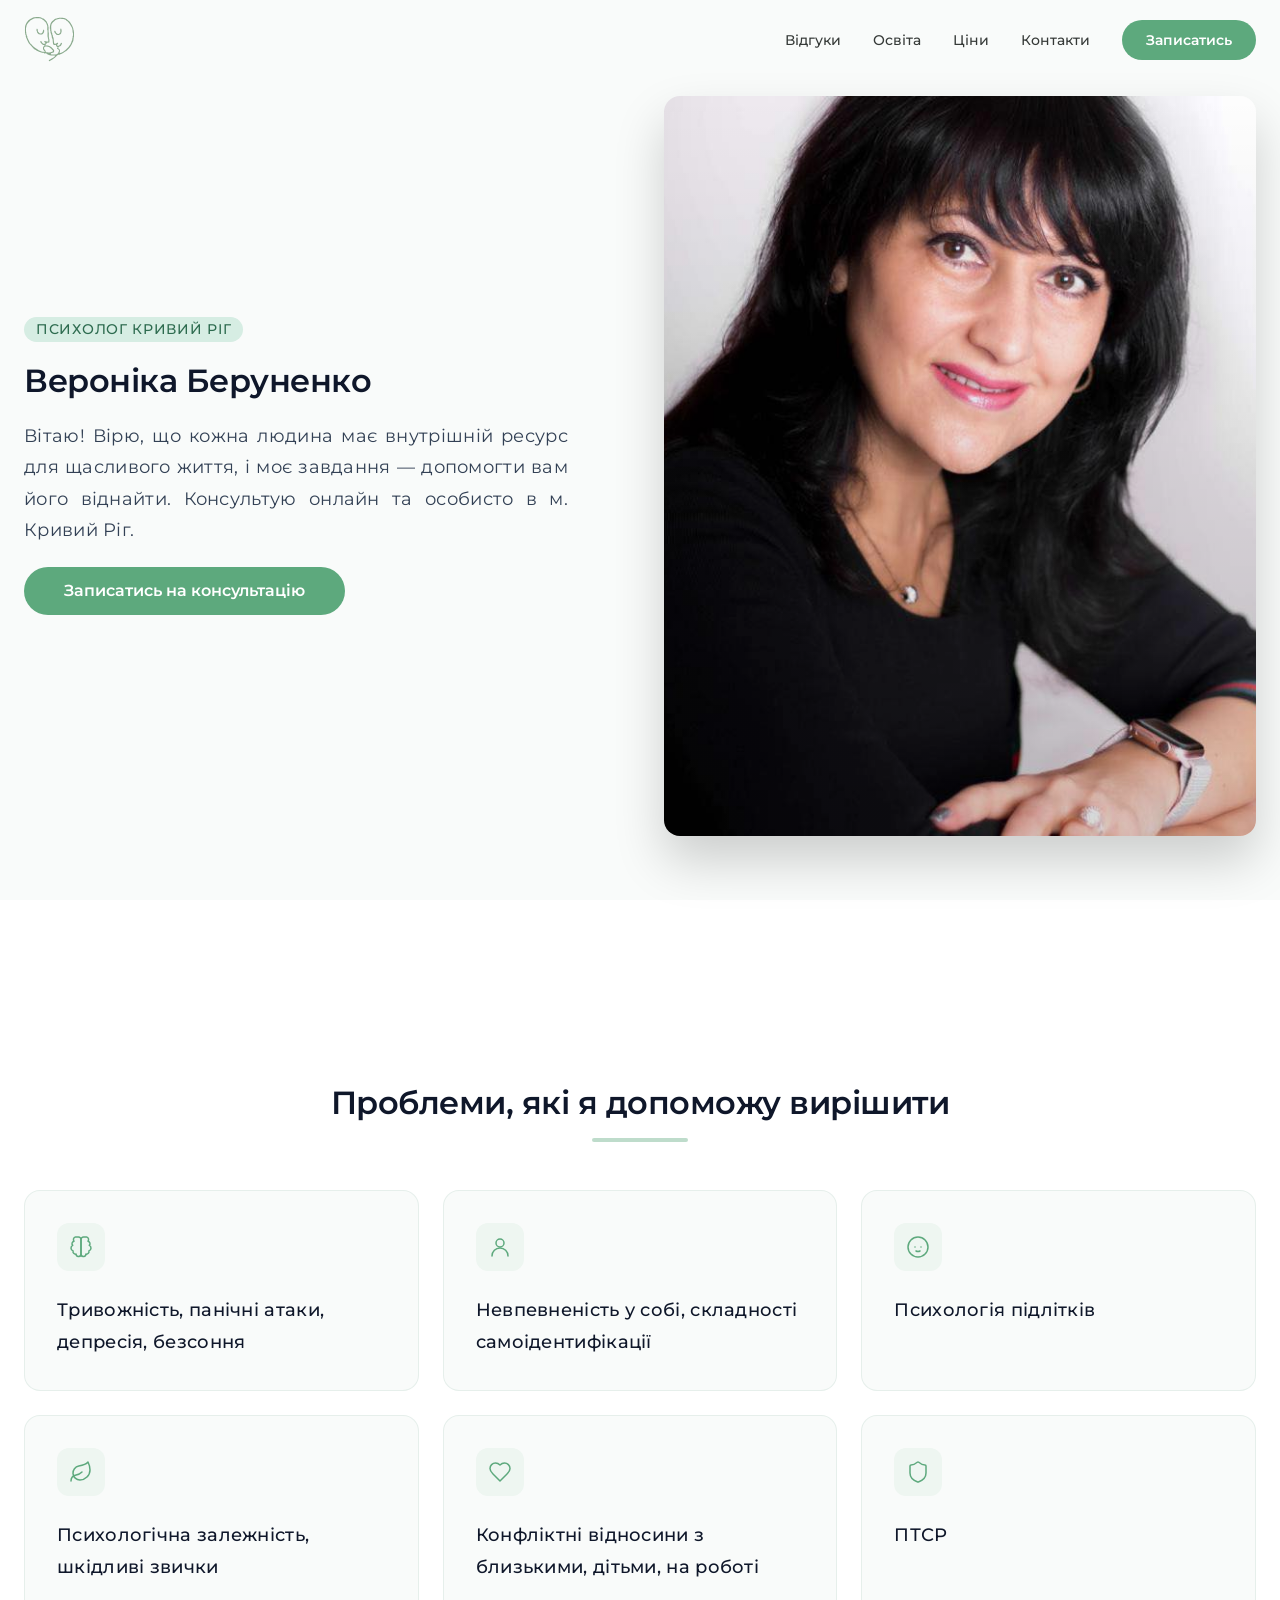
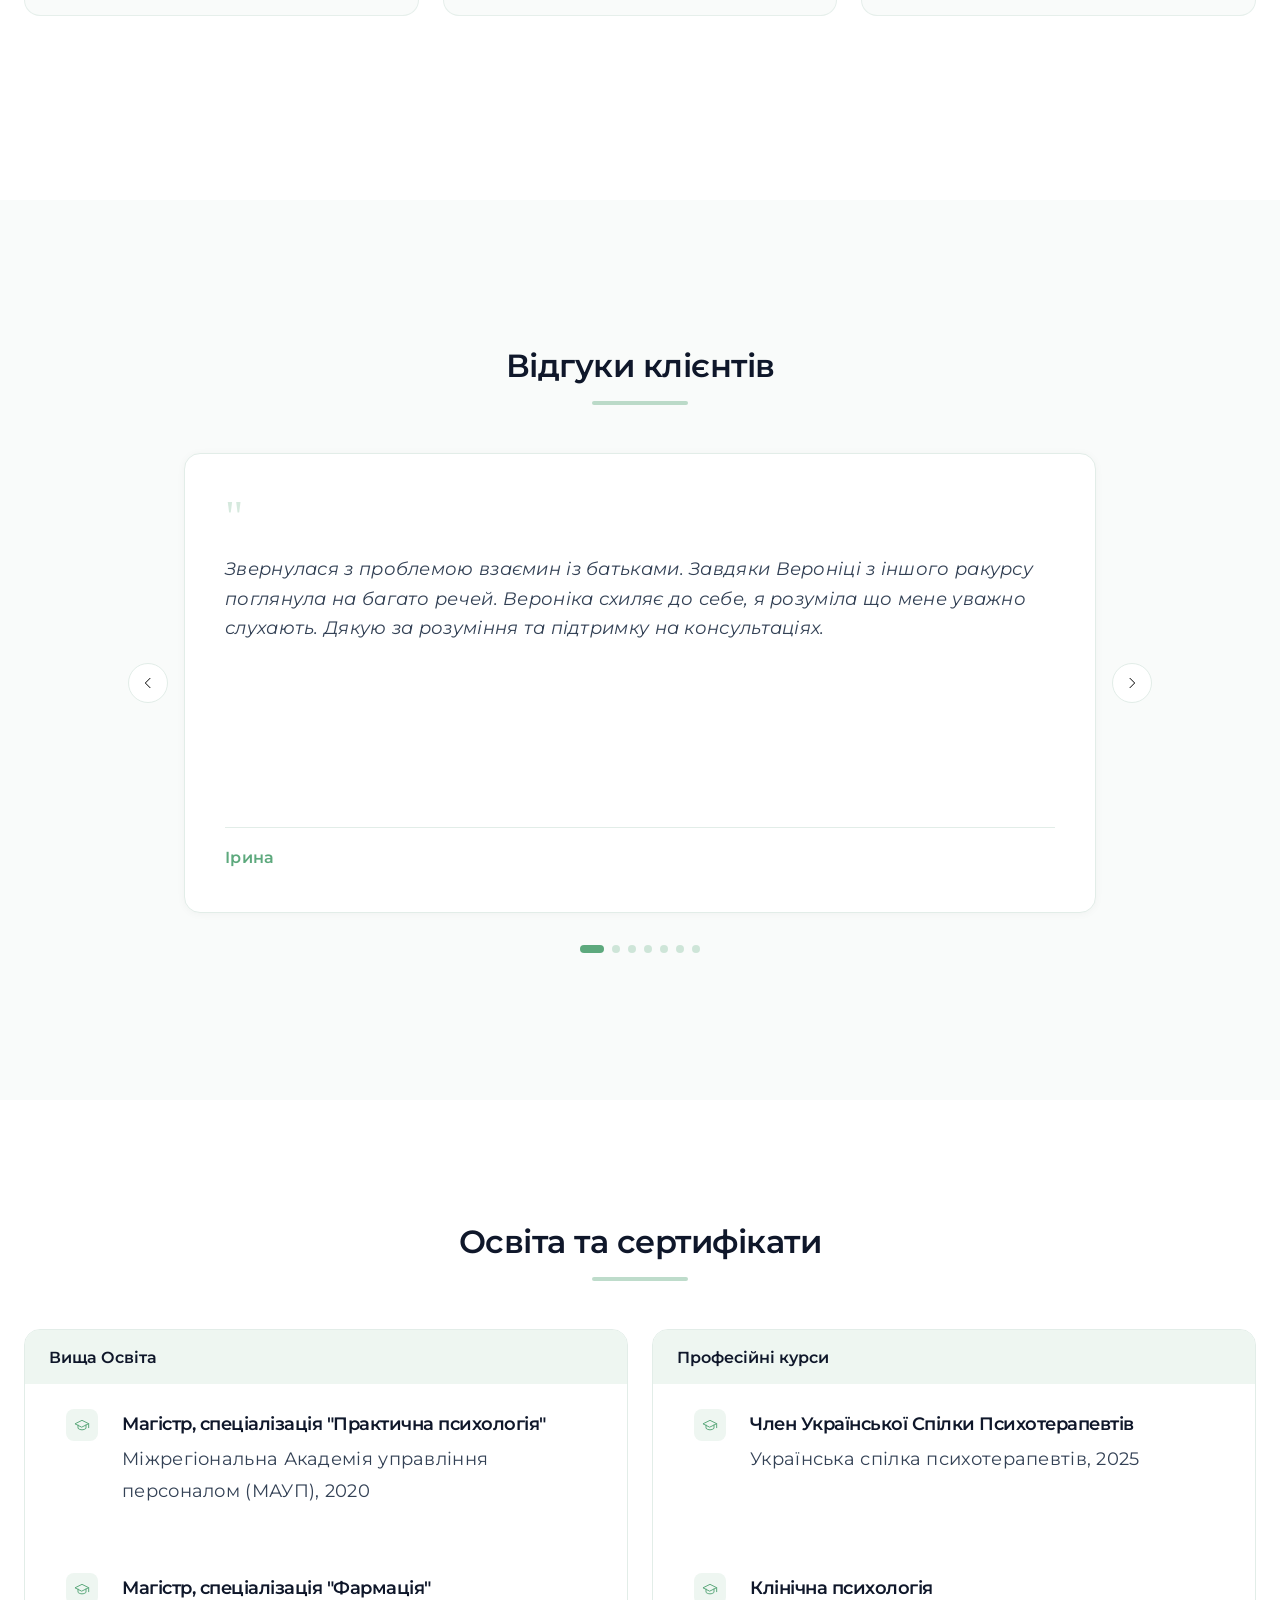
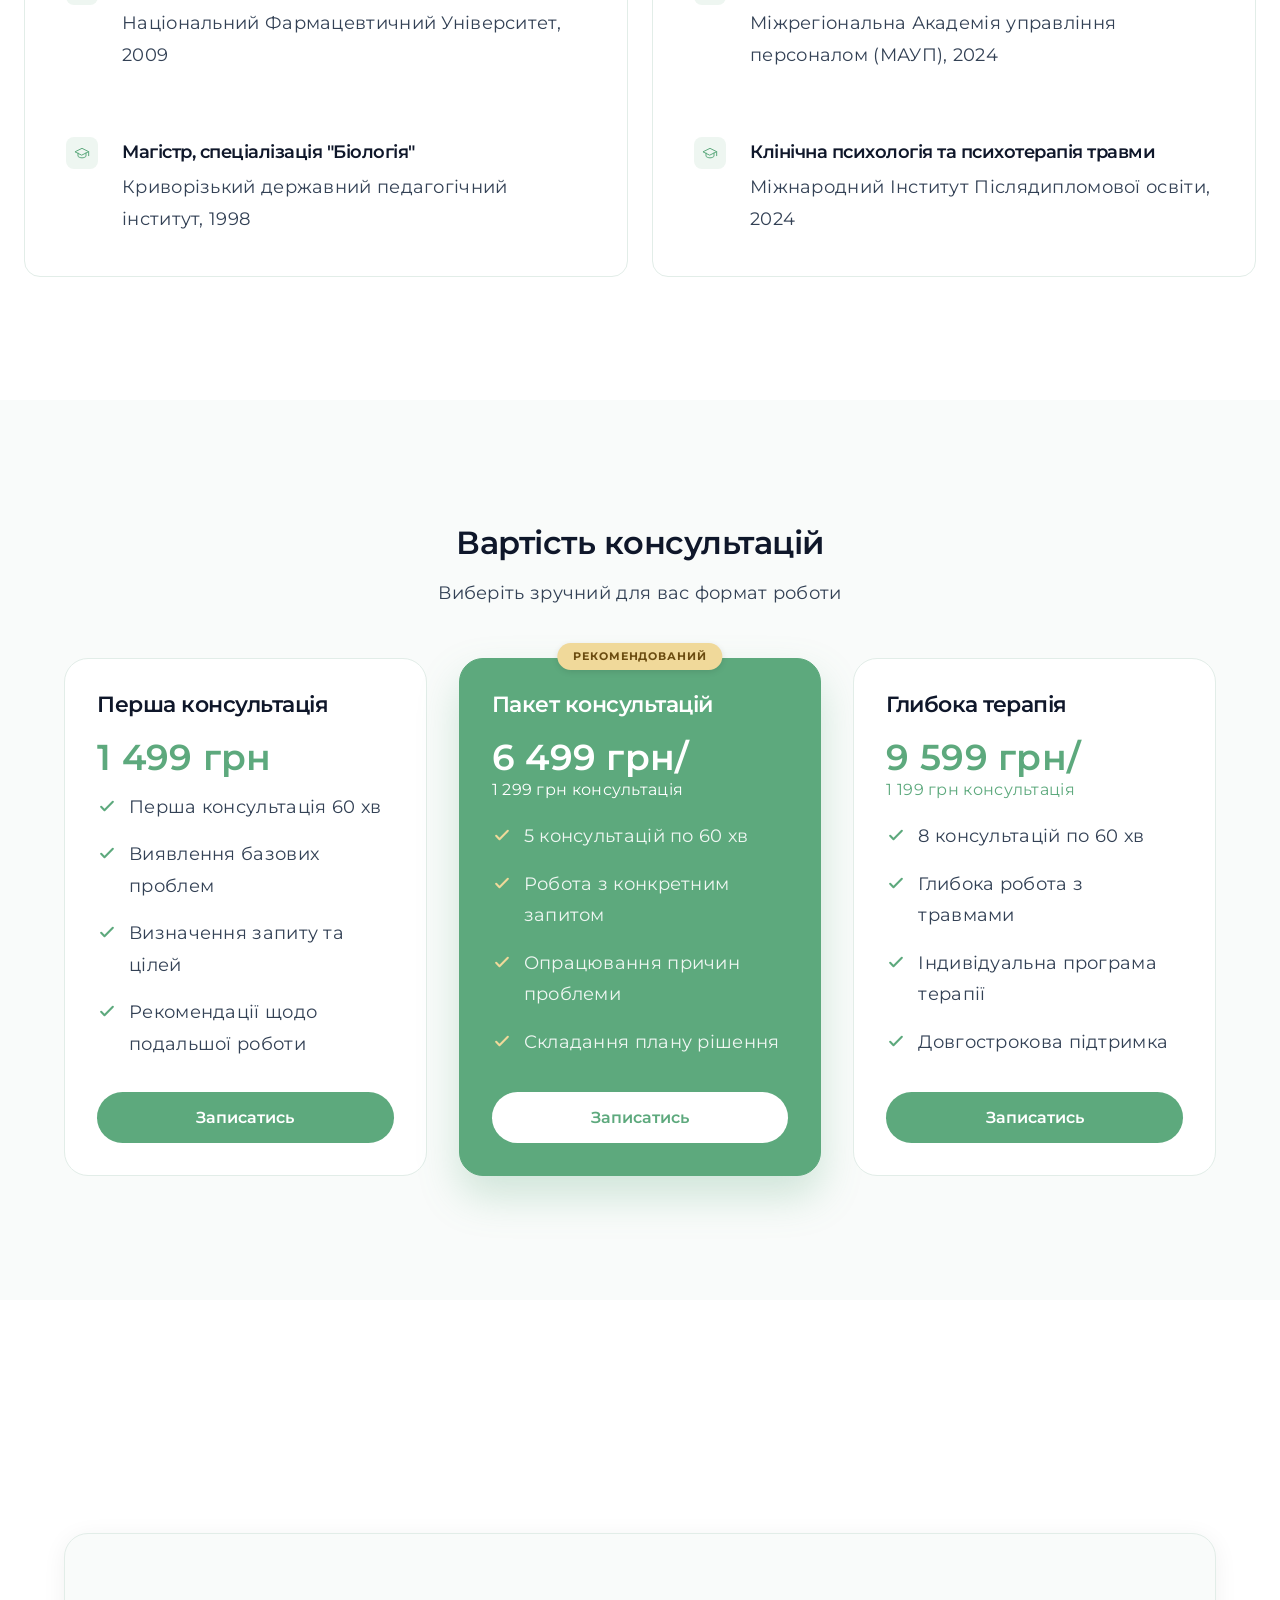
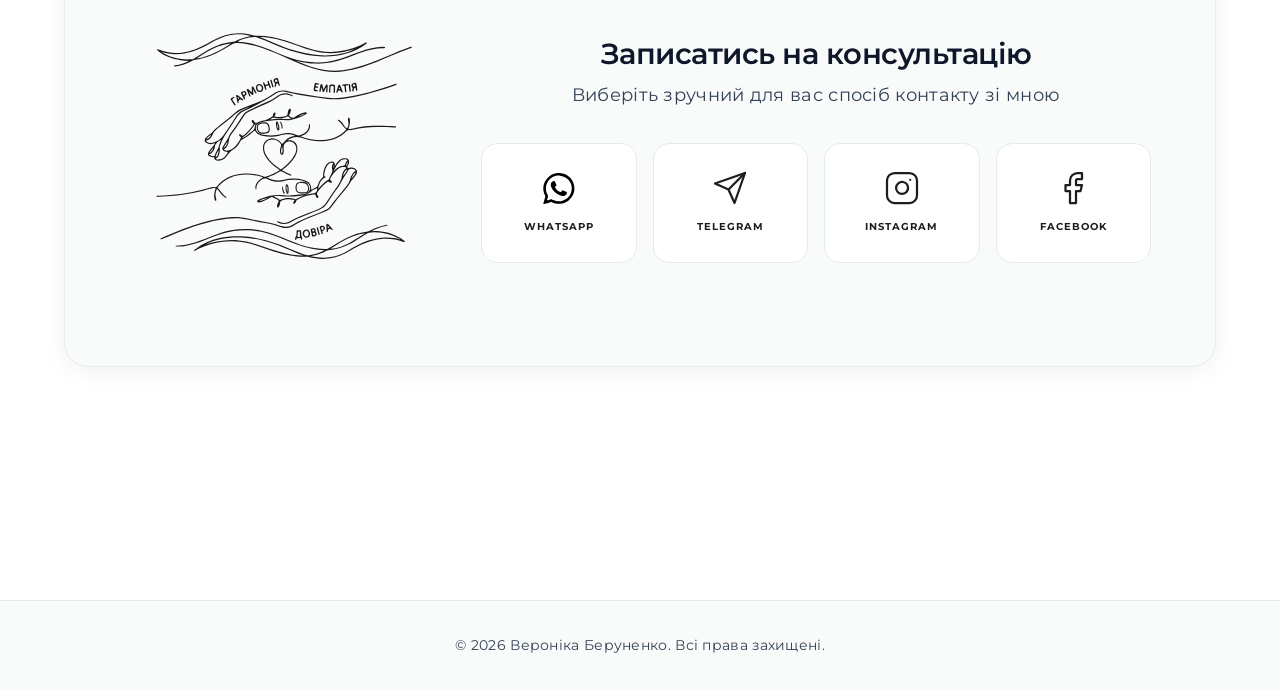
==== index.html @ cfaee8cc "Add files via upload" ====
<!DOCTYPE html>
<html lang="uk">
<head>
  <meta charset="UTF-8" />
  <meta name="viewport" content="width=device-width, initial-scale=1.0" />
  <title>Психолог Кривий Ріг — Вероніка Беруненко</title>
  <meta name="description" content="Психолог Кривий Ріг — Вероніка Беруненко. Допомагаю подолати тривожність, панічні атаки та конфлікти у стосунках. Онлайн-консультації та очні зустрічі." />
  <meta name="google-site-verification" content="IZDgVJVtFoulQm3_X6xYme1zn8JJkO6QfLFJmxfyneY" />
  <meta name="keywords" content="психолог кривий ріг, психотерапевт кривий ріг, психолог онлайн україна, психолог україна, консультація психолога, психолог онлайн, психотерапевт україна, психолог кривой рог, психотерапевт кривой рог, психолог украина онлайн" />

  <!-- Hreflang -->
  <link rel="alternate" hreflang="uk" href="https://berunenko.com/" />
  <link rel="alternate" hreflang="x-default" href="https://berunenko.com/" />

  <!-- OG -->
  <meta property="og:type" content="website" />
  <meta property="og:title" content="Психолог Кривий Ріг — Вероніка Беруненко" />
  <meta property="og:description" content="Психолог у Кривому Розі — Вероніка Беруненко. Допомагаю подолати тривожність, панічні атаки, депресію та конфлікти у стосунках. Онлайн-консультації по всій Україні." />
  <meta property="og:url" content="https://berunenko.com/" />
  <meta property="og:image" content="https://berunenko.com/opengraph.jpg" />
  <meta property="og:locale" content="uk_UA" />

  <link rel="canonical" href="https://berunenko.com/" />

  <!-- Sitemap -->
  <link rel="sitemap" type="application/xml" href="/sitemap.xml" />

  <!-- Favicon -->
  <link rel="icon" href="favicon.ico" sizes="any" />

  <!-- Fonts -->
  <link rel="preconnect" href="https://fonts.googleapis.com" />
  <link rel="preconnect" href="https://fonts.gstatic.com" crossorigin />
  <link href="https://fonts.googleapis.com/css2?family=Montserrat:wght@400;500;600&display=swap" rel="stylesheet" />

  <!-- Styles -->
  <link rel="stylesheet" href="style.css" />

  <!-- Schema.org -->
  <script type="application/ld+json">
  {
    "@context": "https://schema.org",
    "@type": ["MedicalBusiness", "Person"],
    "name": "Вероніка Беруненко",
    "alternateName": "Вероника Беруненко",
    "jobTitle": "Психолог / Психолог",
    "description": "Психолог у Кривому Розі. Допомагаю подолати тривожність, панічні атаки, депресію та конфлікти у стосунках. Онлайн-консультації по всій Україні.",
    "disambiguatingDescription": "Психолог в Кривом Роге. Помогаю преодолеть тревожность, панические атаки, депрессию и конфликты в отношениях. Онлайн-консультации по всей Украине.",
    "url": "https://berunenko.com/",
    "image": "https://berunenko.com/opengraph.jpg",
    "telephone": "+380676304012",
    "address": {
      "@type": "PostalAddress",
      "addressLocality": "Кривий Ріг",
      "alternateName": "Кривой Рог",
      "addressRegion": "Дніпропетровська область",
      "addressCountry": "UA"
    },
    "areaServed": ["Кривий Ріг", "Україна", "Кривой Рог", "Украина"],
    "availableLanguage": ["Ukrainian", "Russian"],
    "sameAs": [
      "https://www.instagram.com/veronika.berunenko",
      "https://www.facebook.com/veronika.berunenko/"
    ],
    "priceRange": "1499–6499 грн"
  }
  </script>
</head>
<body>

<!-- ═══════════════════════════════════════════════════
     NAVBAR
════════════════════════════════════════════════════ -->
<nav id="navbar">
  <div class="container nav-inner">
    <a href="#" class="nav-logo">
      <img src="navbarlogo3.svg" alt="Вероніка Беруненко" />
    </a>

    <div class="nav-links" id="navLinks">
      <button class="nav-link" onclick="scrollToSection('reviews')">
        <span data-uk="Відгуки">Відгуки</span>
      </button>
      <button class="nav-link" onclick="scrollToSection('education')">
        <span data-uk="Освіта">Освіта</span>
      </button>
      <button class="nav-link" onclick="scrollToSection('pricing')">
        <span data-uk="Ціни">Ціни</span>
      </button>
      <button class="nav-link" onclick="scrollToSection('contact')">
        <span data-uk="Контакти">Контакти</span>
      </button>
      <button class="btn-primary nav-cta" onclick="scrollToSection('contact')">
        <span data-uk="Записатись">Записатись</span>
      </button>
    </div>

    <button class="hamburger" id="hamburger" onclick="toggleMenu()" aria-label="Меню">
      <svg id="icon-menu" viewBox="0 0 24 24" fill="none" stroke="currentColor" stroke-width="2"><path stroke-linecap="round" stroke-linejoin="round" d="M4 6h16M4 12h16M4 18h16"/></svg>
      <svg id="icon-close" class="hidden" viewBox="0 0 24 24" fill="none" stroke="currentColor" stroke-width="2"><path stroke-linecap="round" stroke-linejoin="round" d="M6 18L18 6M6 6l12 12"/></svg>
    </button>
  </div>

  <!-- Mobile menu -->
  <div class="mobile-menu hidden" id="mobileMenu">
    <button class="mobile-link" onclick="scrollToSection('reviews')"><span data-uk="Відгуки">Відгуки</span></button>
    <button class="mobile-link" onclick="scrollToSection('education')"><span data-uk="Освіта">Освіта</span></button>
    <button class="mobile-link" onclick="scrollToSection('pricing')"><span data-uk="Ціни">Ціни</span></button>
    <button class="mobile-link" onclick="scrollToSection('contact')"><span data-uk="Контакти">Контакти</span></button>
    <button class="btn-primary mobile-cta" onclick="scrollToSection('contact')"><span data-uk="Записатись">Записатись</span></button>
  </div>
</nav>

<main>

<!-- ═══════════════════════════════════════════════════
     HERO
════════════════════════════════════════════════════ -->
<section id="hero" class="section-mint section-fullscreen">
  <div class="container hero-grid">

    <!-- Mobile photo (shown first on mobile) -->
    <div class="hero-photo-mobile">
      <div class="photo-wrap">
        <img src="profile.jpg" alt="Вероніка Беруненко — Психолог, Кривий Ріг" />
        <div class="photo-overlay"></div>
      </div>
    </div>

    <!-- Text -->
    <div class="hero-text">
      <h1 class="role-badge" data-uk="Психолог Кривий Ріг" data-ru="Психолог Кривой Рог">Психолог Кривий Ріг</h1>
      <h2 data-uk="Вероніка Беруненко - Психолог Кривий Ріг" data-ru="Вероника Беруненко - Психолог Кривий Рог">Вероніка Беруненко</h2>
      <div class="hero-tagline">
        <p data-uk="Вірю, що кожна людина має внутрішній ресурс для щасливого життя, і моє завдання — допомогти вам його віднайти. Консультую онлайн та особисто в м. Кривий Ріг.">Вітаю! Вірю, що кожна людина має внутрішній ресурс для щасливого життя, і моє завдання — допомогти вам його віднайти. Консультую онлайн та особисто в м. Кривий Ріг.</p>
      </div>
      <div class="hero-cta-wrap">
        <button class="btn-primary btn-large" onclick="scrollToSection('contact')">
          <span data-uk="Записатись на консультацію">Записатись на консультацію</span>
        </button>
      </div>
    </div>

    <!-- Desktop photo -->
    <div class="hero-photo-desktop">
      <div class="photo-wrap">
        <img src="profile.jpg" alt="Вероніка Беруненко — психолог, Кривий Ріг" />
        <div class="photo-overlay"></div>
      </div>
    </div>
  </div>
</section>

<!-- ═══════════════════════════════════════════════════
     PROBLEMS
════════════════════════════════════════════════════ -->
<section id="problems" class="section-white section-fullscreen">
  <div class="container">
    <div class="section-header">
      <h2 data-uk="Проблеми, які я допоможу вирішити">Проблеми, які я допоможу вирішити</h2>
      <div class="section-line"></div>
    </div>
    <div class="problems-grid">

      <div class="problem-card">
        <div class="problem-icon">
          <svg viewBox="0 0 24 24" fill="none" stroke="currentColor" stroke-width="1.5" stroke-linecap="round" stroke-linejoin="round"><path d="M9.5 2A2.5 2.5 0 0 1 12 4.5v15a2.5 2.5 0 0 1-4.96-.44 2.5 2.5 0 0 1-2.96-3.08 3 3 0 0 1-.34-5.58 2.5 2.5 0 0 1 1.32-4.24 2.5 2.5 0 0 1 1.44-4.14Z"/><path d="M14.5 2A2.5 2.5 0 0 0 12 4.5v15a2.5 2.5 0 0 0 4.96-.44 2.5 2.5 0 0 0 2.96-3.08 3 3 0 0 0 .34-5.58 2.5 2.5 0 0 0-1.32-4.24 2.5 2.5 0 0 0-1.44-4.14Z"/></svg>
        </div>
        <p data-uk="Тривожність, панічні атаки, депресія, безсоння">Тривожність, панічні атаки, депресія, безсоння</p>
      </div>

      <div class="problem-card">
        <div class="problem-icon">
          <svg viewBox="0 0 24 24" fill="none" stroke="currentColor" stroke-width="1.5" stroke-linecap="round" stroke-linejoin="round"><circle cx="12" cy="8" r="4"/><path d="M20 21a8 8 0 1 0-16 0"/></svg>
        </div>
        <p data-uk="Невпевненість у собі, складності самоідентифікації">Невпевненість у собі, складності самоідентифікації</p>
      </div>

      <div class="problem-card">
        <div class="problem-icon">
          <svg viewBox="0 0 24 24" fill="none" stroke="currentColor" stroke-width="1.5" stroke-linecap="round" stroke-linejoin="round"><path d="M12 2a10 10 0 1 0 0 20 10 10 0 0 0 0-20Z"/><path d="M9 12h.01M15 12h.01M10 16c.5.3 1.2.5 2 .5s1.5-.2 2-.5"/></svg>
        </div>
        <p data-uk="Психологія підлітків">Психологія підлітків</p>
      </div>

      <div class="problem-card">
        <div class="problem-icon">
          <svg viewBox="0 0 24 24" fill="none" stroke="currentColor" stroke-width="1.5" stroke-linecap="round" stroke-linejoin="round"><path d="M11 20A7 7 0 0 1 9.8 6.1C15.5 5 17 4.48 19 2c1 2 2 4.18 2 8 0 5.5-4.78 10-10 10Z"/><path d="M2 21c0-3 1.85-5.36 5.08-6C9.5 14.52 12 13 13 12"/></svg>
        </div>
        <p data-uk="Психологічна залежність, шкідливі звички">Психологічна залежність, шкідливі звички</p>
      </div>

      <div class="problem-card">
        <div class="problem-icon">
          <svg viewBox="0 0 24 24" fill="none" stroke="currentColor" stroke-width="1.5" stroke-linecap="round" stroke-linejoin="round"><path d="M19 14c1.49-1.46 3-3.21 3-5.5A5.5 5.5 0 0 0 16.5 3c-1.76 0-3 .5-4.5 2-1.5-1.5-2.74-2-4.5-2A5.5 5.5 0 0 0 2 8.5c0 2.3 1.5 4.05 3 5.5l7 7Z"/></svg>
        </div>
        <p data-uk="Конфліктні відносини з близькими, дітьми, на роботі">Конфліктні відносини з близькими, дітьми, на роботі</p>
      </div>

      <div class="problem-card">
        <div class="problem-icon">
          <svg viewBox="0 0 24 24" fill="none" stroke="currentColor" stroke-width="1.5" stroke-linecap="round" stroke-linejoin="round"><path d="M20 13c0 5-3.5 7.5-7.66 8.95a1 1 0 0 1-.67-.01C7.5 20.5 4 18 4 13V6a1 1 0 0 1 1-1c2 0 4.5-1.2 6.24-2.72a1.17 1.17 0 0 1 1.52 0C14.51 3.81 17 5 19 5a1 1 0 0 1 1 1z"/></svg>
        </div>
        <p>ПТСР</p>
      </div>

    </div>
  </div>
</section>

<!-- ═══════════════════════════════════════════════════
     REVIEWS / TESTIMONIALS
════════════════════════════════════════════════════ -->
<section id="reviews" class="section-mint section-fullscreen">
  <div class="container">
    <div class="section-header">
      <h2 data-uk="Відгуки клієнтів">Відгуки клієнтів</h2>
      <div class="section-line"></div>
    </div>

    <div class="carousel-wrap">
      <!-- Left arrow -->
      <button class="carousel-arrow" id="carouselPrev" aria-label="Назад">
        <svg viewBox="0 0 24 24" fill="none" stroke="currentColor" stroke-width="1.5"><path stroke-linecap="round" stroke-linejoin="round" d="M15 19l-7-7 7-7"/></svg>
      </button>

      <!-- Card -->
      <div class="carousel-card-wrap" id="carouselTrack">
        <div class="carousel-card">
          <div class="quote-mark">"</div>
          <p class="review-text" id="reviewText"></p>
          <div class="review-author-wrap">
            <p class="review-author" id="reviewAuthor"></p>
          </div>
        </div>
      </div>

      <!-- Right arrow -->
      <button class="carousel-arrow" id="carouselNext" aria-label="Вперед">
        <svg viewBox="0 0 24 24" fill="none" stroke="currentColor" stroke-width="1.5"><path stroke-linecap="round" stroke-linejoin="round" d="M9 5l7 7-7 7"/></svg>
      </button>
    </div>

    <!-- Dots -->
    <div class="carousel-dots" id="carouselDots"></div>
  </div>
</section>

<!-- ═══════════════════════════════════════════════════
     EDUCATION
════════════════════════════════════════════════════ -->
<section id="education" class="section-white section-fullscreen">
  <div class="container">
    <div class="section-header">
      <h2 data-uk="Освіта та сертифікати">Освіта та сертифікати</h2>
      <div class="section-line"></div>
    </div>
    <div class="education-groups">

      <!-- GROUP 1: Вища Освіта (open on mobile) -->
      <div class="edu-group" id="eduGroup1">
        <button class="edu-group-header open" onclick="toggleEduGroup('eduGroup1')" aria-expanded="true">
          <span class="edu-group-title">
            Вища Освіта
          </span>
          <svg class="edu-chevron" viewBox="0 0 24 24" fill="none" stroke="currentColor" stroke-width="2" stroke-linecap="round" stroke-linejoin="round"><path d="M6 9l6 6 6-6"/></svg>
        </button>
        <div class="edu-group-body">
          <div class="education-list">
            <div class="education-item diploma-trigger" onclick="openDiploma('diploma1.jpeg')">
              <div class="education-icon"><svg viewBox="0 0 24 24" fill="none" stroke="currentColor" stroke-width="1.5" stroke-linecap="round" stroke-linejoin="round"><path d="M22 10v6M2 10l10-5 10 5-10 5z"/><path d="M6 12v5c3 3 9 3 12 0v-5"/></svg></div>
              <div>
                <p class="edu-degree">Магістр, спеціалізація "Практична психологія"</p>
                <p class="edu-institution">Міжрегіональна Академія управління персоналом (МАУП), 2020</p>
                 <span class="diploma-view-btn">
                  <svg width="14" height="14" viewBox="0 0 24 24" fill="none" stroke="currentColor" stroke-width="2" stroke-linecap="round" stroke-linejoin="round"><path d="M1 12s4-8 11-8 11 8 11 8-4 8-11 8-11-8-11-8z"/><circle cx="12" cy="12" r="3"/></svg>
                     Переглянути диплом
                    </span>
                </div>
            </div>
            <div class="education-item diploma-trigger" onclick="openDiploma('diploma2.jpeg')">
              <div class="education-icon"><svg viewBox="0 0 24 24" fill="none" stroke="currentColor" stroke-width="1.5" stroke-linecap="round" stroke-linejoin="round"><path d="M22 10v6M2 10l10-5 10 5-10 5z"/><path d="M6 12v5c3 3 9 3 12 0v-5"/></svg></div>
              <div>
                <p class="edu-degree">Магістр, спеціалізація "Фармація"</p>
                <p class="edu-institution">Національний Фармацевтичний Університет, 2009</p>
                <span class="diploma-view-btn">
                  <svg width="14" height="14" viewBox="0 0 24 24" fill="none" stroke="currentColor" stroke-width="2" stroke-linecap="round" stroke-linejoin="round"><path d="M1 12s4-8 11-8 11 8 11 8-4 8-11 8-11-8-11-8z"/><circle cx="12" cy="12" r="3"/></svg>
                     Переглянути диплом
                    </span>
              </div>
            </div>
            <div class="education-item diploma-trigger" onclick="openDiploma('diploma6.jpeg')">
              <div class="education-icon"><svg viewBox="0 0 24 24" fill="none" stroke="currentColor" stroke-width="1.5" stroke-linecap="round" stroke-linejoin="round"><path d="M22 10v6M2 10l10-5 10 5-10 5z"/><path d="M6 12v5c3 3 9 3 12 0v-5"/></svg></div>
              <div>
                <p class="edu-degree">Магістр, спеціалізація "Біологія"</p>
                <p class="edu-institution">Криворізький державний педагогічний інститут, 1998</p>
                <span class="diploma-view-btn">
                  <svg width="14" height="14" viewBox="0 0 24 24" fill="none" stroke="currentColor" stroke-width="2" stroke-linecap="round" stroke-linejoin="round"><path d="M1 12s4-8 11-8 11 8 11 8-4 8-11 8-11-8-11-8z"/><circle cx="12" cy="12" r="3"/></svg>
                     Переглянути диплом
                    </span>
              </div>
            </div>
          </div>
        </div>
      </div>

      <!-- GROUP 2: Професійні курси (closed on mobile) -->
      <div class="edu-group" id="eduGroup2">
        <button class="edu-group-header" onclick="toggleEduGroup('eduGroup2')" aria-expanded="false">
          <span class="edu-group-title">
            Професійні курси
          </span>
          <svg class="edu-chevron" viewBox="0 0 24 24" fill="none" stroke="currentColor" stroke-width="2" stroke-linecap="round" stroke-linejoin="round"><path d="M6 9l6 6 6-6"/></svg>
        </button>
        <div class="edu-group-body" style="display:none">
          <div class="education-list">
            <div class="education-item diploma-trigger" onclick="openDiploma('diploma4.jpeg')">
              <div class="education-icon"><svg viewBox="0 0 24 24" fill="none" stroke="currentColor" stroke-width="1.5" stroke-linecap="round" stroke-linejoin="round"><path d="M22 10v6M2 10l10-5 10 5-10 5z"/><path d="M6 12v5c3 3 9 3 12 0v-5"/></svg></div>
              <div>
                <p class="edu-degree">Член Української Спілки Психотерапевтів</p>
                <p class="edu-institution">Українська спілка психотерапевтів, 2025</p>
                <span class="diploma-view-btn">
                  <svg width="14" height="14" viewBox="0 0 24 24" fill="none" stroke="currentColor" stroke-width="2" stroke-linecap="round" stroke-linejoin="round"><path d="M1 12s4-8 11-8 11 8 11 8-4 8-11 8-11-8-11-8z"/><circle cx="12" cy="12" r="3"/></svg>
                     Переглянути диплом
                    </span>
              </div>
            </div>
            <div class="education-item diploma-trigger" onclick="openDiploma('diploma3.jpeg')">
              <div class="education-icon"><svg viewBox="0 0 24 24" fill="none" stroke="currentColor" stroke-width="1.5" stroke-linecap="round" stroke-linejoin="round"><path d="M22 10v6M2 10l10-5 10 5-10 5z"/><path d="M6 12v5c3 3 9 3 12 0v-5"/></svg></div>
              <div>
                <p class="edu-degree">Клінічна психологія</p>
                <p class="edu-institution">Міжрегіональна Академія управління персоналом (МАУП), 2024</p>
                <span class="diploma-view-btn">
                  <svg width="14" height="14" viewBox="0 0 24 24" fill="none" stroke="currentColor" stroke-width="2" stroke-linecap="round" stroke-linejoin="round"><path d="M1 12s4-8 11-8 11 8 11 8-4 8-11 8-11-8-11-8z"/><circle cx="12" cy="12" r="3"/></svg>
                     Переглянути диплом
                    </span>
              </div>
            </div>
            <div class="education-item diploma-trigger" onclick="openDiploma('diploma5.jpeg')">
              <div class="education-icon"><svg viewBox="0 0 24 24" fill="none" stroke="currentColor" stroke-width="1.5" stroke-linecap="round" stroke-linejoin="round"><path d="M22 10v6M2 10l10-5 10 5-10 5z"/><path d="M6 12v5c3 3 9 3 12 0v-5"/></svg></div>
              <div>
                <p class="edu-degree">Клінічна психологія та психотерапія травми</p>
                <p class="edu-institution">Міжнародний Інститут Післядипломової освіти, 2024</p>
                <span class="diploma-view-btn">
                  <svg width="14" height="14" viewBox="0 0 24 24" fill="none" stroke="currentColor" stroke-width="2" stroke-linecap="round" stroke-linejoin="round"><path d="M1 12s4-8 11-8 11 8 11 8-4 8-11 8-11-8-11-8z"/><circle cx="12" cy="12" r="3"/></svg>
                     Переглянути диплом
                    </span>
              </div>
            </div>
          </div>
        </div>
      </div>

    </div>
  </div>
</section>

<!-- ═══════════════════════════════════════════════════
     PRICING
════════════════════════════════════════════════════ -->
<section id="pricing" class="section-mint section-fullscreen">
  <div class="container">
    <div class="section-header">
      <h2 data-uk="Вартість консультацій">Вартість консультацій</h2>
      <p class="section-sub" data-uk="Виберіть зручний для вас формат роботи">Виберіть зручний для вас формат роботи</p>
    </div>
    <div class="pricing-grid">

      <!-- Plan 1 -->
      <div class="pricing-card">
        <h3 data-uk="Одна консультація">Перша консультація </h3>
        <div class="pricing-price">1 499 грн</div>
        <ul class="pricing-features">
          <li><svg viewBox="0 0 24 24" fill="none" stroke="currentColor" stroke-width="2.5"><path stroke-linecap="round" stroke-linejoin="round" d="M5 13l4 4L19 7"/></svg><span data-uk="Перша консультація 60 хв">Перша консультація 60 хв</span></li>
          <li><svg viewBox="0 0 24 24" fill="none" stroke="currentColor" stroke-width="2.5"><path stroke-linecap="round" stroke-linejoin="round" d="M5 13l4 4L19 7"/></svg><span data-uk="Виявлення базових проблем">Виявлення базових проблем</span></li>
          <li><svg viewBox="0 0 24 24" fill="none" stroke="currentColor" stroke-width="2.5"><path stroke-linecap="round" stroke-linejoin="round" d="M5 13l4 4L19 7"/></svg><span data-uk="Визначення запиту та цілей">Визначення запиту та цілей</span></li>
          <li><svg viewBox="0 0 24 24" fill="none" stroke="currentColor" stroke-width="2.5"><path stroke-linecap="round" stroke-linejoin="round" d="M5 13l4 4L19 7"/></svg><span data-uk="Рекомендації щодо подальшої роботи">Рекомендації щодо подальшої роботи</span></li>
        </ul>
        <button class="btn-primary btn-full" onclick="scrollToSection('contact')"><span data-uk="Записатись">Записатись</span></button>
      </div>

      <!-- Plan 2 (popular) -->
      <div class="pricing-card pricing-popular">
        <div class="popular-badge" data-uk="Рекомендований">Рекомендований</div>
        <h3 data-uk="Пакет консультацій">Пакет консультацій</h3>
        <div class="pricing-price">6 499 грн/<span style="font-size: 1rem; font-weight: 400; display: block; margin-top: -0.8rem; margin-bottom: 0.9em;">1 299 грн консультація</span></div>
        <ul class="pricing-features">
          <li><svg viewBox="0 0 24 24" fill="none" stroke="currentColor" stroke-width="2.5"><path stroke-linecap="round" stroke-linejoin="round" d="M5 13l4 4L19 7"/></svg><span data-uk="5 консультацій по 60 хв">5 консультацій по 60 хв</span></li>
          <li><svg viewBox="0 0 24 24" fill="none" stroke="currentColor" stroke-width="2.5"><path stroke-linecap="round" stroke-linejoin="round" d="M5 13l4 4L19 7"/></svg><span data-uk="Робота з конкретним запитом">Робота з конкретним запитом</span></li>
          <li><svg viewBox="0 0 24 24" fill="none" stroke="currentColor" stroke-width="2.5"><path stroke-linecap="round" stroke-linejoin="round" d="M5 13l4 4L19 7"/></svg><span data-uk="Опрацювання причин проблеми">Опрацювання причин проблеми</span></li>
          <li><svg viewBox="0 0 24 24" fill="none" stroke="currentColor" stroke-width="2.5"><path stroke-linecap="round" stroke-linejoin="round" d="M5 13l4 4L19 7"/></svg><span data-uk="Складання плану рішення">Складання плану рішення</span></li>
        </ul>
        <button class="btn-popular btn-full" onclick="scrollToSection('contact')"><span data-uk="Записатись">Записатись</span></button>
      </div>
      
      <!-- Plan 3 -->
      <div class="pricing-card">
        <h3 data-uk="Пакет консультацій">Глибока терапія</h3>
        <div class="pricing-price">9 599 грн/<span style="font-size: 1rem; font-weight: 400; display: block; margin-top: -0.8rem; margin-bottom: 0.9em;">1 199 грн консультація</span></div>
        <ul class="pricing-features">
            <li><svg viewBox="0 0 24 24" fill="none" stroke="currentColor" stroke-width="2.5"><path stroke-linecap="round" stroke-linejoin="round" d="M5 13l4 4L19 7"/></svg><span data-uk="8 консультацій по 60 хв">8 консультацій по 60 хв</span></li>
          <li><svg viewBox="0 0 24 24" fill="none" stroke="currentColor" stroke-width="2.5"><path stroke-linecap="round" stroke-linejoin="round" d="M5 13l4 4L19 7"/></svg><span data-uk="Відповіді на хвилюючі питання">Глибока робота з травмами</span></li>
          <li><svg viewBox="0 0 24 24" fill="none" stroke="currentColor" stroke-width="2.5"><path stroke-linecap="round" stroke-linejoin="round" d="M5 13l4 4L19 7"/></svg><span data-uk="Виявлення неконструктивних сценаріїв">Індивідуальна програма терапії</span></li>
          <li><svg viewBox="0 0 24 24" fill="none" stroke="currentColor" stroke-width="2.5"><path stroke-linecap="round" stroke-linejoin="round" d="M5 13l4 4L19 7"/></svg><span data-uk="Складання плану рішення">Довгострокова підтримка</span></li>
        </ul>
        <button class="btn-primary btn-full" onclick="scrollToSection('contact')"><span data-uk="Записатись">Записатись</span></button>
      </div>

    </div>
  </div>
</section>

<!-- ═══════════════════════════════════════════════════
     CONTACT
════════════════════════════════════════════════════ -->
<section id="contact" class="section-white section-fullscreen">
  <div class="container">
    <div class="contact-card">

      <!-- Desktop: logo left -->
      <div class="contact-logo">
        <img src="logo.svg" alt="Вероніка Беруненко" />
      </div>

      <!-- Content right -->
      <div class="contact-content">
        <!-- Mobile: logo top (inside content on mobile) -->
        <div class="contact-logo-mobile">
          <img src="logo.svg" alt="Вероніка Беруненко" />
        </div>

        <h2 data-uk="Записатись на консультацію">Записатись на консультацію</h2>
        <p class="contact-sub" data-uk="Виберіть зручний для вас спосіб контакту зі мною">Виберіть зручний для вас спосіб контакту зі мною</p>

        <div class="social-grid">
          <a href="https://wa.me/380676304012" target="_blank" rel="noopener noreferrer" class="social-btn">
            <img src="whatsapp.svg" alt="WhatsApp" class="social-img" />
            <span>WHATSAPP</span>
          </a>
          <a href="https://t.me/+380676304012" target="_blank" rel="noopener noreferrer" class="social-btn">
            <svg viewBox="0 0 24 24" fill="none" stroke="currentColor" stroke-width="1.5" stroke-linecap="round" stroke-linejoin="round"><path d="M22 2 11 13"/><path d="M22 2 15 22 11 13 2 9l20-7z"/></svg>
            <span>TELEGRAM</span>
          </a>
          <a href="https://www.instagram.com/veronika.berunenko" target="_blank" rel="noopener noreferrer" class="social-btn">
            <svg viewBox="0 0 24 24" fill="none" stroke="currentColor" stroke-width="1.5" stroke-linecap="round" stroke-linejoin="round"><rect width="20" height="20" x="2" y="2" rx="5" ry="5"/><path d="M16 11.37A4 4 0 1 1 12.63 8 4 4 0 0 1 16 11.37z"/><line x1="17.5" x2="17.51" y1="6.5" y2="6.5"/></svg>
            <span>INSTAGRAM</span>
          </a>
          <a href="https://www.facebook.com/veronika.berunenko/" target="_blank" rel="noopener noreferrer" class="social-btn">
            <svg viewBox="0 0 24 24" fill="none" stroke="currentColor" stroke-width="1.5" stroke-linecap="round" stroke-linejoin="round"><path d="M18 2h-3a5 5 0 0 0-5 5v3H7v4h3v8h4v-8h3l1-4h-4V7a1 1 0 0 1 1-1h3z"/></svg>
            <span>FACEBOOK</span>
          </a>
        </div>
      </div>

    </div>
  </div>
</section>

</main>

<!-- ═══════════════════════════════════════════════════
     FOOTER
════════════════════════════════════════════════════ -->
<footer>
  <div class="container footer-inner">
     <p class="footer-copy">
      © <span id="footerYear"></span>
      <span data-uk="Вероніка Беруненко. Всі права захищені.">Вероніка Беруненко. Всі права захищені.</span>
    </p>
  </div>
</footer>

<!-- Scroll to top -->
<button class="scroll-top hidden" id="scrollTop" onclick="window.scrollTo({top:0,behavior:'smooth'})" aria-label="Повернутись вгору">
  <svg viewBox="0 0 24 24" fill="none" stroke="#fff" stroke-width="2.5"><path stroke-linecap="round" stroke-linejoin="round" d="M5 15l7-7 7 7"/></svg>
</button>

<!-- Diploma Lightbox -->
<div id="diplomaLightbox" onclick="closeDiploma()" style="display:none; position:fixed; inset:0; background:rgba(0,0,0,0.8); z-index:9999; align-items:center; justify-content:center; cursor:zoom-out;">
  <img id="diplomaImg" src="" style="max-width:90%; max-height:90vh; border-radius:0.5rem; box-shadow:0 8px 40px rgba(0,0,0,0.4);">
</div>

<script src="script.js"></script>
</body>
</html>
---- style.css ----
/* ═══════════════════════════════════════════════════
   VARIABLES & RESET
════════════════════════════════════════════════════ */
:root {
  --primary:       #5DA97D;
  --primary-light: #eef6f1;
  --mint:          #F9FBFA;
  --border:        #e2ede8;
  --muted:         #334155;
  --heading:       #0f172a;
  --font:          'Montserrat', sans-serif;
}

*, *::before, *::after { box-sizing: border-box; margin: 0; padding: 0; }

html { scroll-behavior: smooth; }

body {
  font-family: var(--font);
  font-size: 18px;
  line-height: 1.75;
  color: var(--muted);
  letter-spacing: 0.3px;
  background: #fff;
  overflow-x: hidden;
}

img { max-width: 100%; display: block; }
button { cursor: pointer; font-family: var(--font); border: none; background: none; }
a { text-decoration: none; }
ul { list-style: none; }
svg { display: block; }

/* ═══════════════════════════════════════════════════
   UTILITIES
════════════════════════════════════════════════════ */
.container {
  width: 100%;
  max-width: 1280px;
  margin: 0 auto;
  padding: 0 1.5rem;
}

.hidden { display: none !important; }

.section-mint  { background: var(--mint); }
.section-white { background: #fff; }

.section-fullscreen {
  min-height: 100vh;
  display: flex;
  flex-direction: column;
  justify-content: center;
  padding: 5rem 0;
}

/* ═══════════════════════════════════════════════════
   TYPOGRAPHY HELPERS
════════════════════════════════════════════════════ */
h1, h2, h3 {
  font-family: var(--font);
  font-weight: 600;
  color: var(--heading);
  letter-spacing: -0.5px;
  line-height: 1.2;
}

h1 { font-size: clamp(2rem, 4vw, 3.5rem); }
h2 { font-size: 2rem; }
h3 { font-size: 1.4rem; }

/* ═══════════════════════════════════════════════════
   BUTTONS
════════════════════════════════════════════════════ */
.btn-primary {
  display: inline-flex;
  align-items: center;
  justify-content: center;
  background: var(--primary);
  color: #fff;
  font-family: var(--font);
  font-weight: 600;
  font-size: 16px;
  border-radius: 999px;
  padding: 0 2rem;
  height: 3rem;
  transition: background 0.2s, transform 0.15s, box-shadow 0.2s;
  border: none;
  cursor: pointer;
  white-space: nowrap;
}
.btn-primary:hover {
  background: #3a8a5e;
  transform: translateY(-2px);
  box-shadow: 0 6px 20px rgba(93,169,125,0.4);
}

.btn-large { height: 3rem; padding: 0 2.5rem; font-size: 16px; }
.btn-full  { width: 100%; padding: 1rem; height: auto; border-radius: 999px; }

.btn-popular {
  display: flex;
  align-items: center;
  justify-content: center;
  background: #fff;
  color: var(--primary);
  font-family: var(--font);
  font-weight: 600;
  font-size: 16px;
  border-radius: 999px;
  width: 100%;
  padding: 1rem;
  border: none;
  cursor: pointer;
  transition: background 0.2s, color 0.2s, transform 0.15s, box-shadow 0.2s;
}
.btn-popular:hover {
  background: var(--primary);
  color: #fff;
  transform: translateY(-2px);
  box-shadow: 0 6px 20px rgba(93,169,125,0.4);
}

/* Inside the green card the button should turn white on hover to stay visible */
.pricing-popular .btn-popular:hover {
  background: #fff;
  color: var(--primary);
  box-shadow: 0 6px 20px rgba(0,0,0,0.15);
}

/* ═══════════════════════════════════════════════════
   NAVBAR
════════════════════════════════════════════════════ */
#navbar {
  position: fixed;
  top: 0; left: 0; right: 0;
  z-index: 100;
  padding: 16px 0;
  transition: background 0.3s, box-shadow 0.3s, padding 0.3s;
}

#navbar.scrolled {
  background: rgba(255,255,255,0.95);
  backdrop-filter: blur(12px);
  box-shadow: 0 1px 12px rgba(0,0,0,0.06);
  padding: 8px 0;
}

.nav-inner {
  display: flex;
  align-items: center;
  justify-content: space-between;
}

.nav-logo img {
  height: 3rem;
  width: auto;
  object-fit: contain;
}

.nav-links {
  display: none;
  align-items: center;
  gap: 2rem;
}

.nav-link {
  font-size: 14px;
  font-weight: 500;
  color: rgba(26,31,28,0.88);
  transition: color 0.2s;
  background: none;
  border: none;
  cursor: pointer;
  font-family: var(--font);
}
.nav-link:hover { color: var(--primary); }

.nav-cta {
  height: 2.5rem;
  padding: 0 1.5rem;
  font-size: 14px;
}

.hamburger {
  display: flex;
  align-items: center;
  justify-content: center;
  width: 2.5rem;
  height: 2.5rem;
  padding: 0.25rem;
  color: #1a1f1c;
}
.hamburger svg { width: 1.5rem; height: 1.5rem; }

.mobile-menu {
  flex-direction: column;
  background: #fff;
  border-top: 1px solid var(--border);
  border-bottom: 1px solid var(--border);
  padding: 1rem 1.5rem;
  gap: 0;
  box-shadow: 0 4px 12px rgba(0,0,0,0.08);
}
.mobile-menu:not(.hidden) { display: flex; }

.mobile-link {
  text-align: left;
  font-size: 16px;
  font-weight: 500;
  color: #1a1f1c;
  padding: 0.75rem 0;
  border-bottom: 1px solid var(--border);
  font-family: var(--font);
  background: none;
  border-left: none;
  border-right: none;
  border-top: none;
  cursor: pointer;
}
.mobile-link:last-of-type { border-bottom: none; }

.mobile-cta {
  margin-top: 0.75rem;
  display: flex;
  width: 100%;
  justify-content: center;
}

/* ═══════════════════════════════════════════════════
   HERO
════════════════════════════════════════════════════ */
#hero { padding-top: 5rem; padding-bottom: 4rem; }

.hero-grid {
  display: flex;
  flex-direction: column;
  gap: 2rem;
  align-items: center;
}

.hero-photo-mobile {
  width: 60%;
  margin: 0 auto;
}

.hero-photo-desktop { display: none; }

.photo-wrap {
  position: relative;
  overflow: hidden;
  border-radius: 1rem;
  box-shadow: 0 25px 50px rgba(0,0,0,0.18);
  aspect-ratio: 4/5;
}

.photo-wrap img {
  width: 100%;
  height: 100%;
  object-fit: cover;
  object-position: center top;
}

.photo-overlay {
  position: absolute;
  inset: 0;
  background: linear-gradient(to top, rgba(0,0,0,0.15), transparent);
  pointer-events: none;
}

.hero-text {
  display: flex;
  flex-direction: column;
  gap: 1.25rem;
  width: 100%;
}

.role-badge {
  display: inline-block;
  width: fit-content;
  background: #d6ede3;
  color: #2d6b4f;
  font-size: 12px;
  font-weight: 500;
  text-transform: uppercase;
  letter-spacing: 0.05em;
  padding: 0.25rem 0.75rem;
  border-radius: 999px;
}

.hero-tagline {
  display: flex;
  flex-direction: column;
  gap: 1rem;
  text-align: justify;
}

.hero-cta-wrap {
  display: flex;
  justify-content: center;
}

/* ═══════════════════════════════════════════════════
   SECTION HEADERS
════════════════════════════════════════════════════ */
.section-header {
  text-align: center;
  max-width: 42rem;
  margin: 0 auto 3rem;
}

.section-header h2 { margin-bottom: 1rem; }

.section-line {
  width: 6rem;
  height: 4px;
  background: rgba(93,169,125,0.4);
  border-radius: 999px;
  margin: 0 auto;
}

.section-sub {
  margin-top: 0.75rem;
  color: var(--muted);
  font-size: 18px;
}

/* ═══════════════════════════════════════════════════
   PROBLEMS
════════════════════════════════════════════════════ */
.problems-grid {
  display: grid;
  grid-template-columns: 1fr;
  gap: 1.5rem;
}

.problem-card {
  background: var(--mint);
  border: 1px solid rgba(226,237,232,0.8);
  border-radius: 1rem;
  padding: 2rem;
  transition: box-shadow 0.3s;
}
.problem-card:hover { box-shadow: 0 8px 24px rgba(0,0,0,0.07); }

.problem-icon {
  width: 3rem;
  height: 3rem;
  border-radius: 0.75rem;
  background: var(--primary-light);
  color: var(--primary);
  display: flex;
  align-items: center;
  justify-content: center;
  margin-bottom: 1.5rem;
  transition: transform 0.3s;
}
.problem-card:hover .problem-icon { transform: scale(1.1); }
.problem-icon svg { width: 1.5rem; height: 1.5rem; }

.problem-card p {
  font-family: var(--font);
  font-weight: 500;
  font-size: 18px;
  line-height: 1.75;
  color: var(--heading);
  letter-spacing: 0.3px;
}

/* ═══════════════════════════════════════════════════
   CAROUSEL
════════════════════════════════════════════════════ */
.carousel-wrap {
  display: flex;
  align-items: center;
  gap: 1rem;
  max-width: 64rem;
  margin: 0 auto;
}

.carousel-arrow {
  flex-shrink: 0;
  width: 2.5rem;
  height: 2.5rem;
  border-radius: 50%;
  border: 1px solid var(--border);
  background: #fff;
  display: flex;
  align-items: center;
  justify-content: center;
  transition: border-color 0.2s;
  cursor: pointer;
}
.carousel-arrow:hover { border-color: var(--primary); }
.carousel-arrow svg { width: 1rem; height: 1rem; }

.carousel-card-wrap {
  flex: 1;
  user-select: none;
}

.carousel-card {
  background: #fff;
  border: 1px solid var(--border);
  border-radius: 1rem;
  padding: 2.5rem;
  box-shadow: 0 1px 8px rgba(0,0,0,0.04);
  min-height: 460px;
  display: flex;
  flex-direction: column;
}

.quote-mark {
  font-family: Georgia, serif;
  font-size: 2.8rem;
  line-height: 1;
  color: rgba(93,169,125,0.25);
  margin-bottom: 1rem;
}

.review-text {
  flex: 1;
  font-style: italic;
  font-size: 15px;
  line-height: 1.65;
  color: var(--muted);
  font-family: var(--font);
  margin-bottom: 1.5rem;
  text-align: left;
}

.review-author-wrap {
  border-top: 1px solid var(--border);
  padding-top: 1rem;
}

.review-author {
  font-family: var(--font);
  font-weight: 600;
  color: var(--primary);
  font-size: 16px;
}

.carousel-dots {
  display: flex;
  justify-content: center;
  gap: 0.5rem;
  margin-top: 2rem;
}

.dot {
  height: 0.5rem;
  border-radius: 999px;
  background: rgba(93,169,125,0.27);
  border: none;
  cursor: pointer;
  transition: width 0.3s, background 0.3s;
  width: 0.5rem;
  padding: 0;
}
.dot.active {
  width: 1.5rem;
  background: var(--primary);
}

.carousel-more-link {
  text-align: center;
  margin-top: 1rem;
  font-size: 18px;
  color: var(--muted);
}
.carousel-more-link a {
  color: var(--primary);
  text-decoration: underline;
}
.carousel-more-link a:hover {
  opacity: 0.75;
}

/* ═══════════════════════════════════════════════════
   EDUCATION
════════════════════════════════════════════════════ */
.education-list {
  max-width: 40rem;
  margin: 0 auto;
  display: flex;
  flex-direction: column;
  gap: 1rem;
}

.education-item {
  display: flex;
  gap: 1.5rem;
  align-items: flex-start;
  padding: 1.5rem;
  border-radius: 1rem;
  border: 1px solid transparent;
  transition: border-color 0.3s, background 0.3s;
}
.education-item:hover {
  border-color: var(--border);
  background: var(--primary-light);
}

.education-icon {
  width: 2rem;
  height: 2rem;
  border-radius: 0.5rem;
  background: var(--primary-light);
  color: var(--primary);
  display: flex;
  align-items: center;
  justify-content: center;
  flex-shrink: 0;
  align-self: flex-start;
  transition: transform 0.3s;
}
.education-item:hover .education-icon { transform: scale(1.1); }
.education-icon svg { width: 1rem; height: 1rem; }

.edu-degree {
  font-family: var(--font);
  font-weight: 600;
  color: var(--heading);
  letter-spacing: -0.5px;
  font-size: 1.1rem;
  margin-bottom: 0.25rem;
}

.edu-institution {
  font-family: var(--font);
  font-size: 18px;
  color: var(--muted);
}

.diploma-trigger {
  cursor: pointer;
  transition: box-shadow 0.2s;
}
.diploma-trigger:hover {
  box-shadow: 0 4px 16px rgba(93,169,125,0.25);
}

#eduGroup1 .edu-group-header {
  background: var(--primary-light);
}

#eduGroup2 .edu-group-header {
  background: var(--primary-light);
}

.diploma-view-btn {
  display: inline-flex;
  align-items: center;
  gap: 0.3rem;
  margin-top: 0.5rem;
  font-size: 0.75rem;
  color: var(--primary);
  border: 1px solid var(--primary);
  border-radius: 999px;
  padding: 0.2rem 0.6rem;
  cursor: pointer;
}

@media (min-width: 768px) {
  .diploma-view-btn { display: none; }
}
/* ═══════════════════════════════════════════════════
   PRICING
════════════════════════════════════════════════════ */
.pricing-grid {
  display: grid;
  grid-template-columns: 1fr;
  gap: 2rem;
  max-width: 72rem;
  margin: 0 auto;
}

.pricing-card {
  background: #fff;
  border: 1px solid var(--border);
  border-radius: 1.5rem;
  padding: 2rem;
  display: flex;
  flex-direction: column;
  position: relative;
  transition: box-shadow 0.3s;
}

.pricing-popular {
  background: var(--primary);
  border-color: var(--primary);
  box-shadow: 0 20px 40px rgba(93,169,125,0.27);
}

.pricing-popular h3 { color: #fff; }

.popular-badge {
  position: absolute;
  top: -1rem;
  left: 50%;
  transform: translateX(-50%);
  background: #f0d99a;
  color: #6b4c10;
  font-family: var(--font);
  font-size: 11px;
  font-weight: 700;
  text-transform: uppercase;
  letter-spacing: 0.08em;
  padding: 0.25rem 1rem;
  border-radius: 999px;
  box-shadow: 0 2px 6px rgba(0,0,0,0.1);
  white-space: nowrap;
}

.pricing-card h3 {
  margin-bottom: 0.5rem;
  font-size: 1.4rem;
}

.pricing-price {
  font-family: var(--font);
  font-weight: 600;
  font-size: 2.25rem;
  color: var(--primary);
  margin-bottom: 0.2rem;
}
.pricing-popular .pricing-price { color: #fff; }

.pricing-features {
  flex: 1;
  display: flex;
  flex-direction: column;
  gap: 1rem;
  margin-bottom: 2rem;
}

.pricing-features li {
  display: flex;
  align-items: flex-start;
  gap: 0.75rem;
  font-size: 18px;
  color: var(--muted);
  font-family: var(--font);
}
.pricing-popular .pricing-features li { color: rgba(255,255,255,0.9); }

.pricing-features li svg {
  width: 1.25rem;
  height: 1.25rem;
  flex-shrink: 0;
  margin-top: 0.25rem;
  color: var(--primary);
}
.pricing-popular .pricing-features li svg { color: #f0d99a; }

/* ═══════════════════════════════════════════════════
   CONTACT
════════════════════════════════════════════════════ */
.contact-card {
  max-width: 72rem;
  margin: 0 auto;
  background: var(--mint);
  border: 1px solid var(--border);
  border-radius: 1.5rem;
  padding: 2.5rem 2rem;
  box-shadow: 0 4px 24px rgba(0,0,0,0.06);
  display: flex;
  flex-direction: column;
  gap: 2rem;
}

.contact-logo { display: none; }

.contact-logo-mobile {
  display: flex;
  justify-content: center;
  margin-bottom: 0.5rem;
}
.contact-logo-mobile img { width: 22rem; height: auto; mix-blend-mode: multiply; opacity: 0.9; }

.contact-content { flex: 1; text-align: center; }
.contact-content h2 { margin-bottom: 0.5rem; font-size: 1.8rem;}
.contact-sub { margin-bottom: 2rem; font-size: 18px; }

.social-grid {
  display: grid;
  grid-template-columns: 1fr 1fr;
  gap: 1rem;
}

.social-btn {
  display: flex;
  flex-direction: column;
  align-items: center;
  justify-content: center;
  gap: 0.75rem;
  padding: 1.25rem 1rem;
  border-radius: 1rem;
  background: #fff;
  border: 1px solid var(--border);
  color: #1a1f1c;
  min-height: 120px;
  transition: box-shadow 0.3s, transform 0.3s;
  cursor: pointer;
}
.social-btn:hover {
  box-shadow: 0 4px 16px rgba(0,0,0,0.08);
  transform: translateY(-2px);
}

/* ─── Social button brand colors on hover (border + icon) ─── */
.social-btn[href*="wa.me"]:hover      { border-color: #25D366; border-width: 2px; color: #25D366; }
.social-btn[href*="t.me"]:hover       { border-color: #29A8EB; border-width: 2px; color: #29A8EB; }
.social-btn[href*="instagram"]:hover  { border-color: #dc2743; border-width: 2px; color: #dc2743; }
.social-btn[href*="facebook"]:hover   { border-color: #1877F2; border-width: 2px; color: #1877F2; }

/* WhatsApp uses an <img> so we tint it with a CSS filter */
.social-btn[href*="wa.me"]:hover .social-img {
  filter: invert(60%) sepia(80%) saturate(400%) hue-rotate(90deg) brightness(0.95);
}

.social-btn svg { width: 2.25rem; height: 2.25rem; }
.social-btn span {
  font-family: var(--font);
  font-size: 10px;
  font-weight: 700;
  letter-spacing: 0.1em;
}

.social-img {
  width: 2.25rem;
  height: 2.25rem;
  object-fit: contain;
}

/* ═══════════════════════════════════════════════════
   FOOTER
════════════════════════════════════════════════════ */
footer {
  background: var(--mint);
  border-top: 1px solid var(--border);
  padding: 2rem 0;
}

.footer-inner {
  display: flex;
  flex-direction: column;
  align-items: center;
  gap: 1rem;
}

.footer-copy {
  font-size: 14px;
  color: var(--muted);
  text-align: center;
}

/* ═══════════════════════════════════════════════════
   SCROLL TO TOP
════════════════════════════════════════════════════ */
.scroll-top {
  position: fixed;
  bottom: 1.5rem;
  right: 1.5rem;
  z-index: 99;
  width: 3rem;
  height: 3rem;
  border-radius: 50%;
  background: var(--primary);
  display: flex;
  align-items: center;
  justify-content: center;
  box-shadow: 0 4px 16px rgba(0,0,0,0.15);
  transition: transform 0.2s;
  border: none;
  cursor: pointer;
}
.scroll-top:hover  { transform: scale(1.1); }
.scroll-top:active { transform: scale(0.95); }
.scroll-top svg { width: 1.25rem; height: 1.25rem; }

/* ═══════════════════════════════════════════════════
   RESPONSIVE — TABLET (≥768px)
════════════════════════════════════════════════════ */
@media (min-width: 500px) {

  .hero-photo-mobile { width: 40%; }

  .problems-grid {
    grid-template-columns: repeat(2, 1fr);
  }

  .carousel-card {
    padding: 2.5rem;
  }

  .review-text { font-size: 18px; }

  .contact-card {
    padding: 3rem 4rem;
  }

  .social-grid {
    grid-template-columns: repeat(2, 1fr);
  }

  .contact-content { text-align: center; }
}

/* ═══════════════════════════════════════════════════
   RESPONSIVE — DESKTOP (≥1024px)
════════════════════════════════════════════════════ */
@media (min-width: 1024px) {

  /* Navbar */
  .nav-links { display: flex; }
  .hamburger { display: none; }

  /* Hero */
  #hero { padding-top: 6rem; }

  .hero-grid {
    display: grid;
    grid-template-columns: 1fr 1fr;
    gap: 3rem;
    align-items: center;
  }

  .hero-photo-mobile  { display: none; }
  .hero-photo-desktop { display: block; }

  .hero-text {
    padding-right: 3rem;
  }

  .hero-cta-wrap { justify-content: flex-start; }

  .role-badge { font-size: 14px; }

  /* Problems */
  .problems-grid { grid-template-columns: repeat(3, 1fr); }

   /* Pricing */

   .pricing-grid {
    grid-template-columns: repeat(3, 1fr);
    align-items: stretch;
  }

  /* Contact */
  .contact-card {
    flex-direction: row;
    align-items: center;
    gap: 3rem;
    padding: 4rem;
  }

  .social-grid {
    grid-template-columns: repeat(4, 1fr);
  }
  .contact-logo {
    display: flex;
    width: 19rem;
    flex-shrink: 0;
    align-items: center;
    justify-content: center;
  }
  .contact-logo img {
    width: 100%;
    height: auto;
    mix-blend-mode: multiply;
    opacity: 0.9;
  }

  .contact-logo-mobile { display: none; }
  .contact-content { text-align: center; }
}

/* ═══════════════════════════════════════════════════
   EDUCATION — Collapsible groups
════════════════════════════════════════════════════ */
.education-groups {
  display: flex;
  flex-direction: column;
  gap: 1rem;
  margin: 0 auto;
}

.edu-group {
  border: 1px solid var(--border);
  border-radius: 1rem;
  overflow: hidden;
  background: #fff;
}

.edu-group-header {
  width: 100%;
  display: flex;
  align-items: center;
  justify-content: space-between;
  padding: 1.1rem 1.5rem;
  background: none;
  border: none;
  cursor: pointer;
  font-family: var(--font);
  font-weight: 600;
  font-size: 1rem;
  color: var(--heading);
  transition: background 0.2s;
}
.edu-group-header:hover { background: var(--primary-light); }
.edu-group-header.open  { background: none; }

.edu-group-title {
  display: flex;
  align-items: center;
  gap: 0.6rem;
  color: var(--heading);
}

.edu-chevron {
  width: 1.1rem;
  height: 1.1rem;
  flex-shrink: 0;
  transition: transform 0.3s;
  color: var(--muted);
}
.edu-group-header.open .edu-chevron { transform: rotate(180deg); }

.edu-group-body { padding: 0 1rem 1rem; }

/* ── Desktop: side by side, always open ── */
@media (min-width: 768px) {
  .education-groups {
    flex-direction: row;
    align-items: stretch;
    gap: 1.5rem;
  }
  .edu-group {
    flex: 1;
    min-width: 0;
  }
  .edu-group-header     { cursor: default; pointer-events: none; }
  .edu-group-body       { display: flex !important; flex-direction: column; flex: 1; }
  .edu-chevron          { display: none; }
  /* list fills remaining height so items can share it equally */
  .edu-group-body .education-list {
    max-width: 100%;
    margin: 0;
    display: flex;
    flex-direction: column;
    flex: 1;
  }
  /* each item takes equal share of the box height */
  .edu-group .education-item {
    flex: 1;
    display: flex;
    flex-direction: row;
    align-items: flex-start;
    min-width: 0;
    overflow: hidden;
  }
  /* icon: locked to its natural size, never stretches */
  .edu-group .education-icon {
    width: 2rem;
    min-width: 2rem;
    max-width: 2rem;
    height: 2rem;
    flex-shrink: 0;
    flex-grow: 0;
    align-self: flex-start;
  }
  .edu-group .education-item > div {
    flex: 1;
    min-width: 0;
    word-break: break-word;
    overflow-wrap: break-word;
  }
}
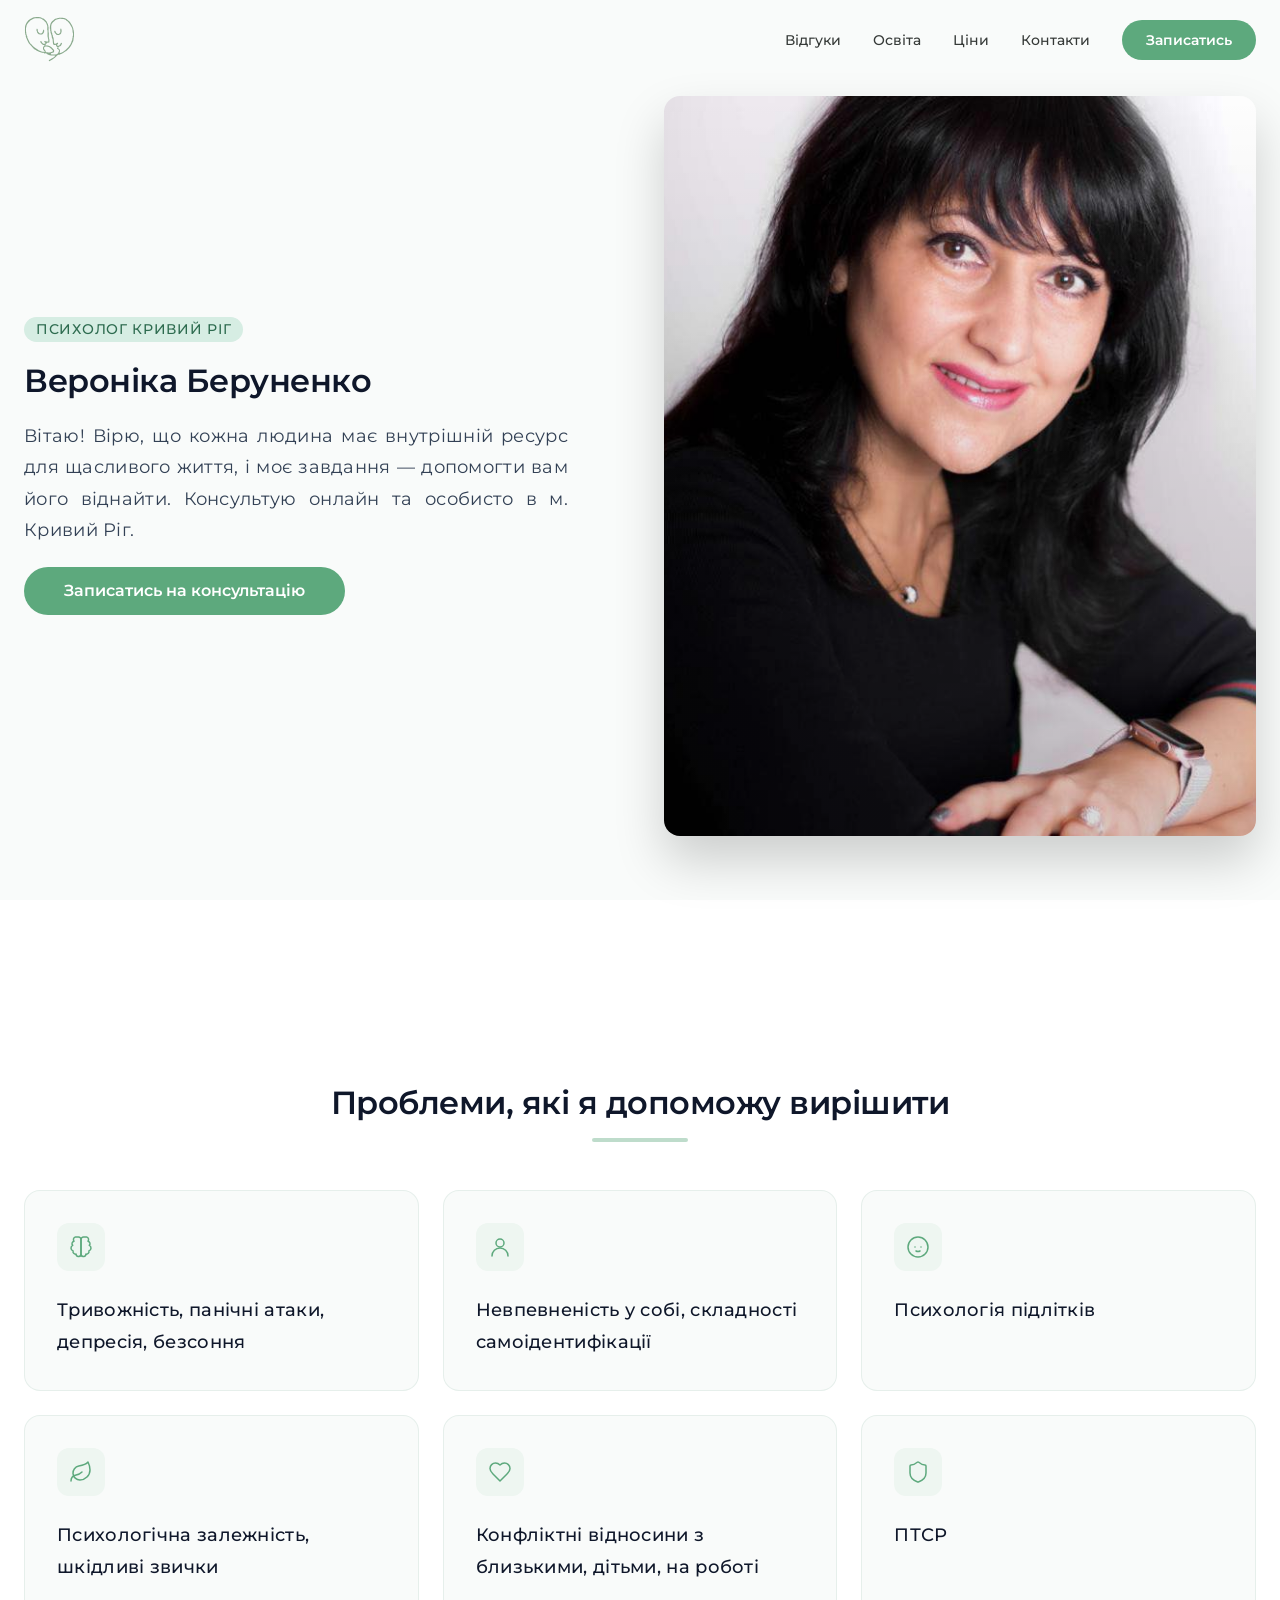
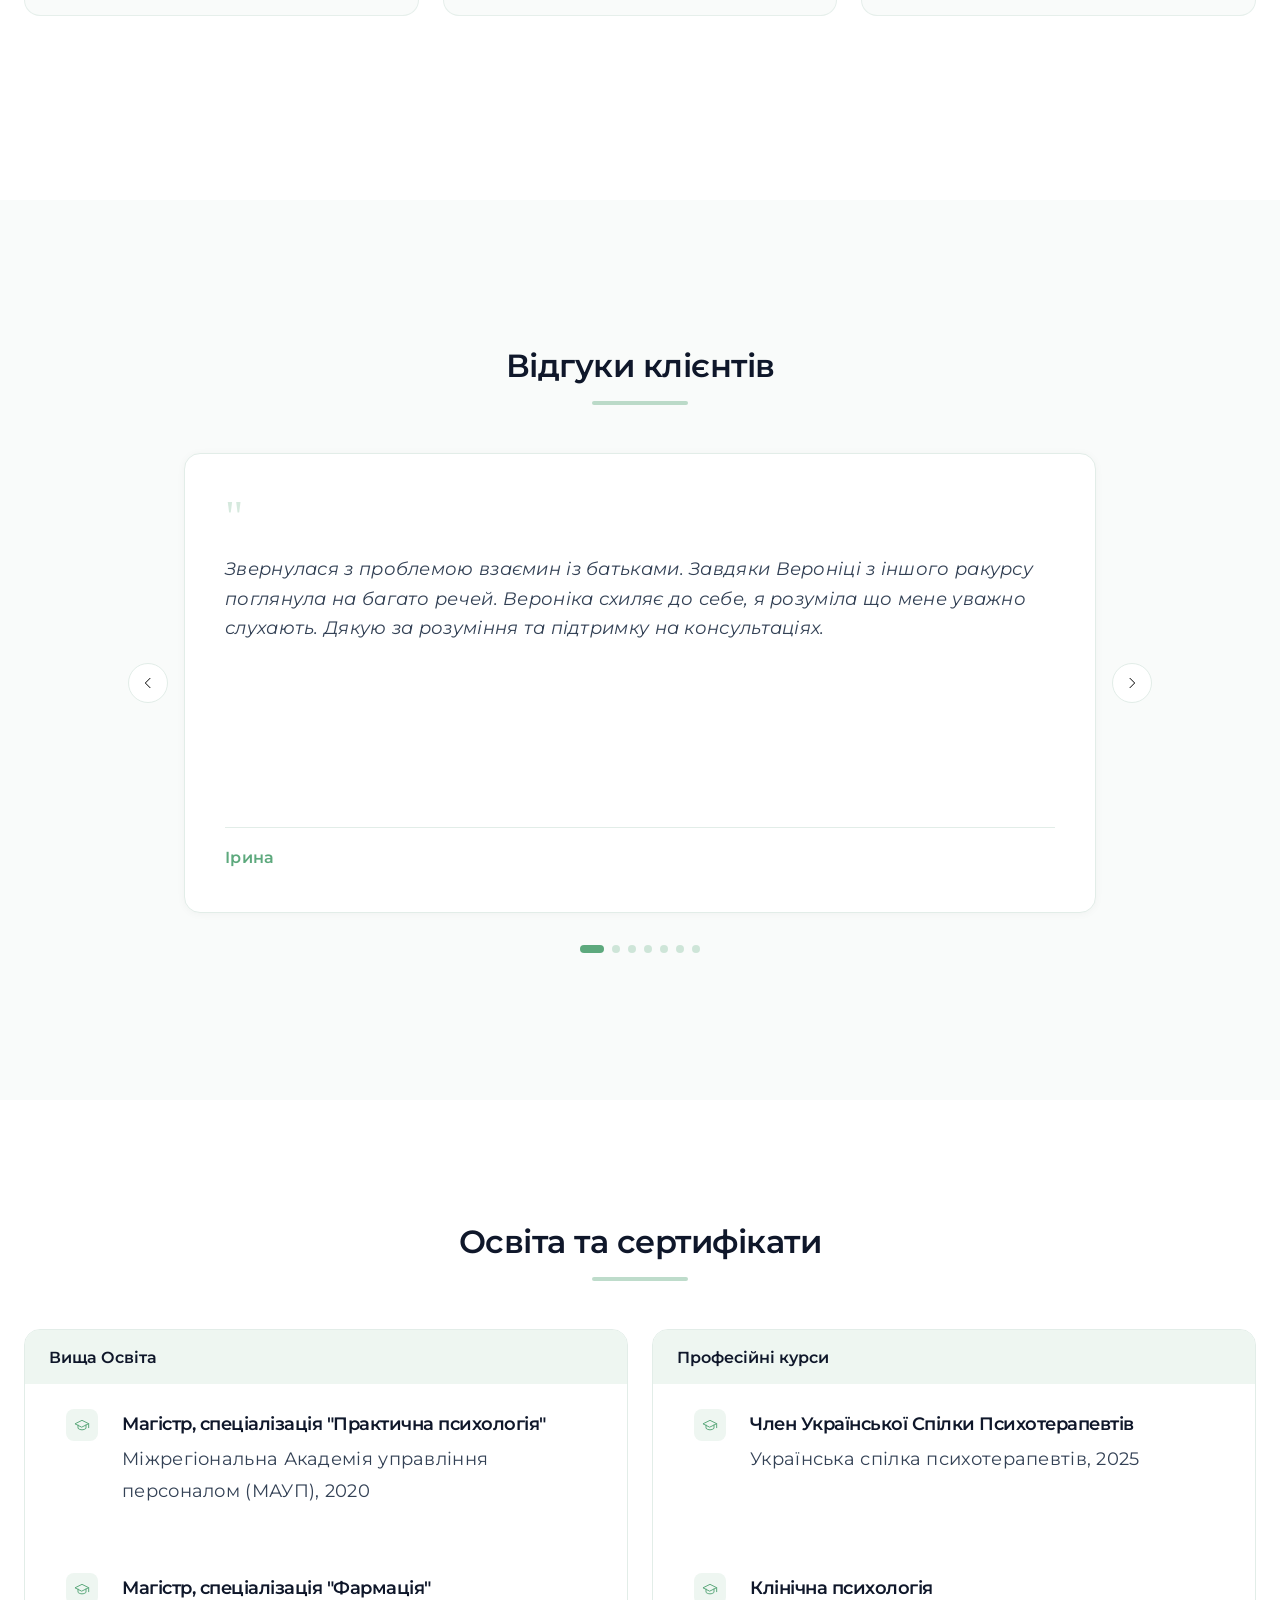
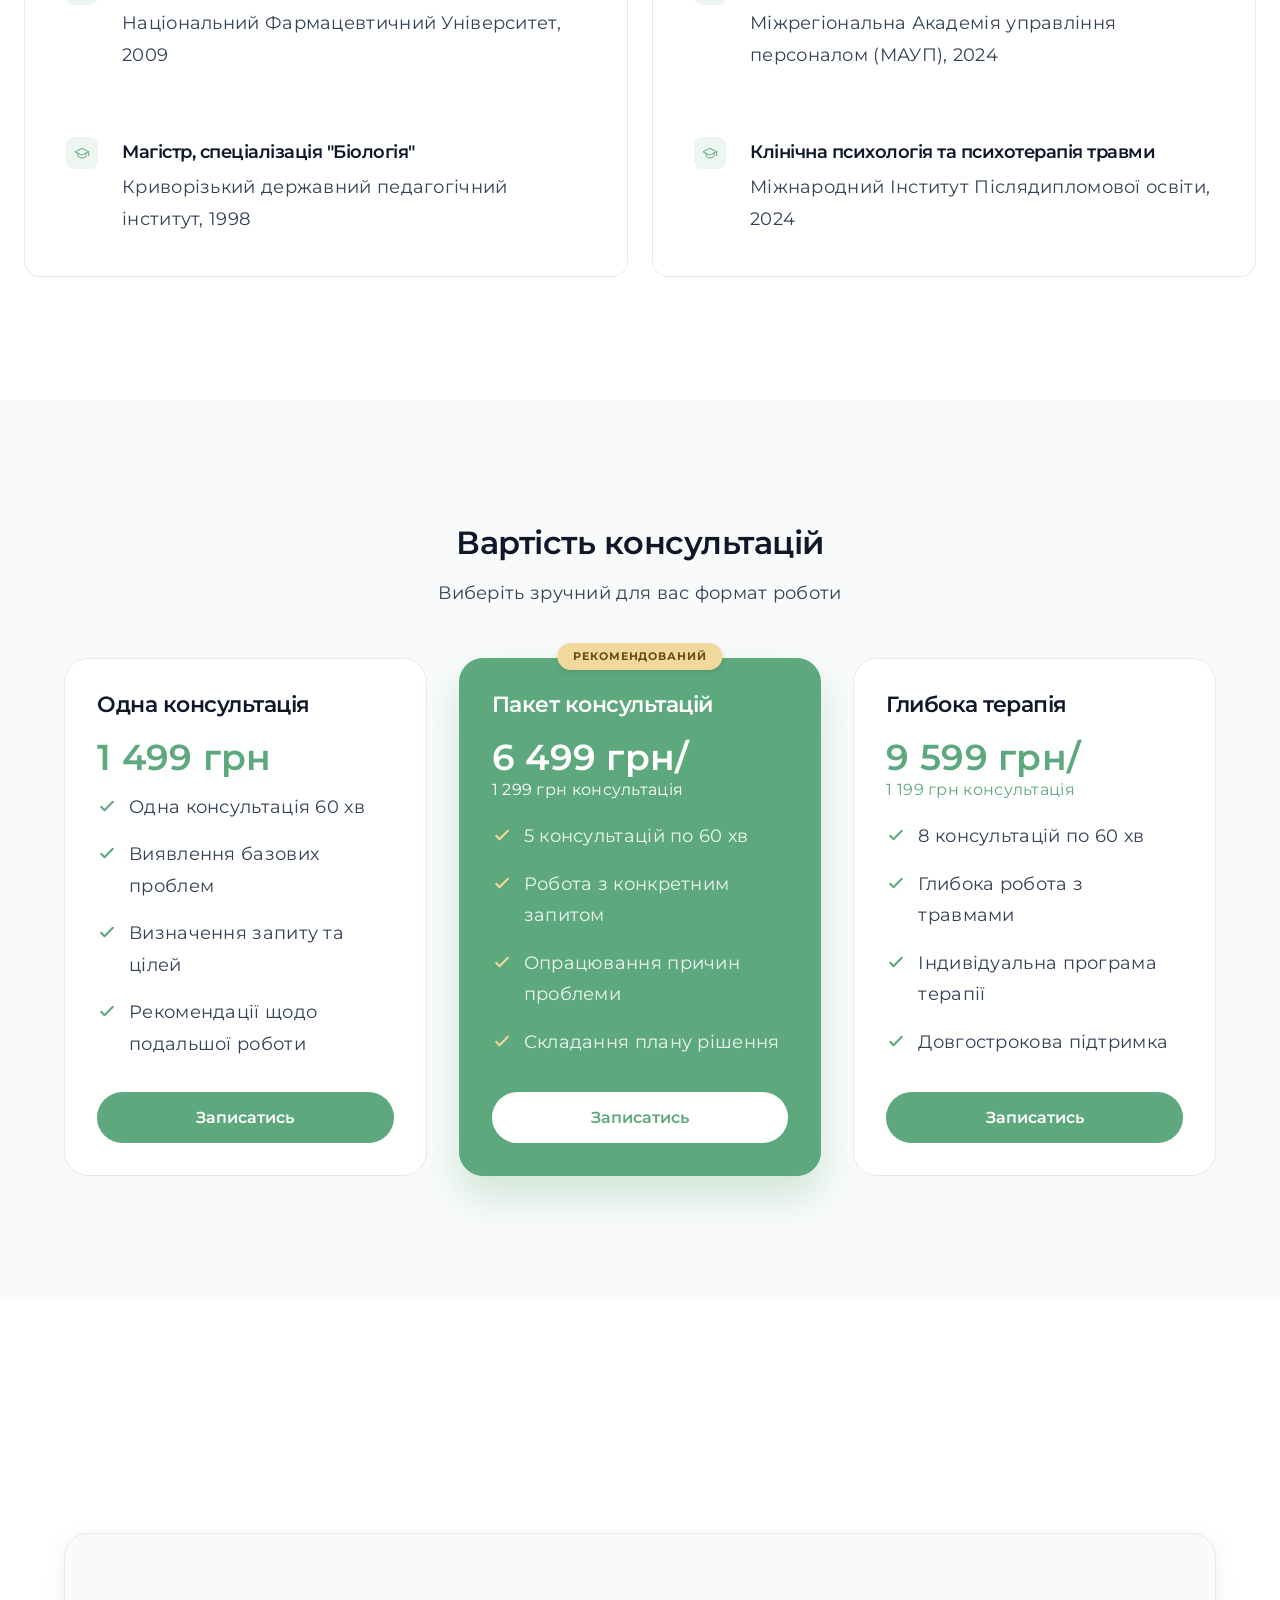
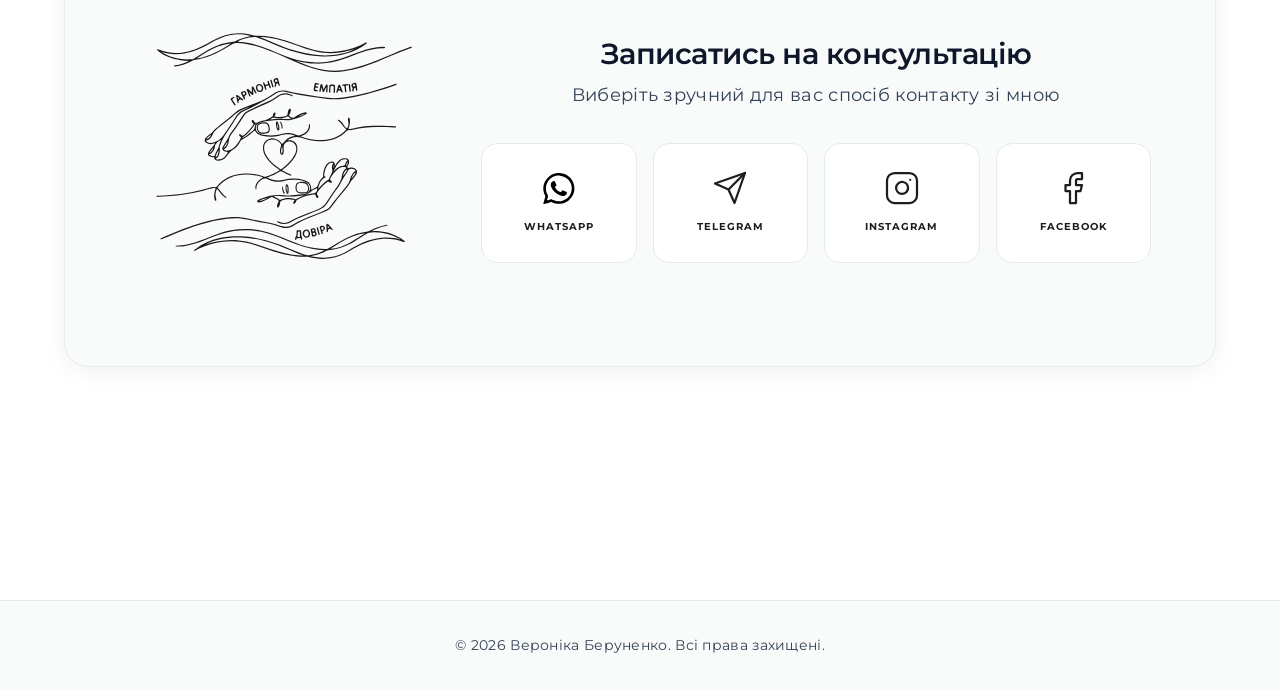
==== commit 49eabea5: "Update index.html" ====
--- a/index.html
+++ b/index.html
@@ -368,10 +368,10 @@
 
       <!-- Plan 1 -->
       <div class="pricing-card">
-        <h3 data-uk="Одна консультація">Перша консультація </h3>
+        <h3 data-uk="Одна консультація">Одна консультація </h3>
         <div class="pricing-price">1 499 грн</div>
         <ul class="pricing-features">
-          <li><svg viewBox="0 0 24 24" fill="none" stroke="currentColor" stroke-width="2.5"><path stroke-linecap="round" stroke-linejoin="round" d="M5 13l4 4L19 7"/></svg><span data-uk="Перша консультація 60 хв">Перша консультація 60 хв</span></li>
+          <li><svg viewBox="0 0 24 24" fill="none" stroke="currentColor" stroke-width="2.5"><path stroke-linecap="round" stroke-linejoin="round" d="M5 13l4 4L19 7"/></svg><span data-uk="Перша консультація 60 хв">Одна консультація 60 хв</span></li>
           <li><svg viewBox="0 0 24 24" fill="none" stroke="currentColor" stroke-width="2.5"><path stroke-linecap="round" stroke-linejoin="round" d="M5 13l4 4L19 7"/></svg><span data-uk="Виявлення базових проблем">Виявлення базових проблем</span></li>
           <li><svg viewBox="0 0 24 24" fill="none" stroke="currentColor" stroke-width="2.5"><path stroke-linecap="round" stroke-linejoin="round" d="M5 13l4 4L19 7"/></svg><span data-uk="Визначення запиту та цілей">Визначення запиту та цілей</span></li>
           <li><svg viewBox="0 0 24 24" fill="none" stroke="currentColor" stroke-width="2.5"><path stroke-linecap="round" stroke-linejoin="round" d="M5 13l4 4L19 7"/></svg><span data-uk="Рекомендації щодо подальшої роботи">Рекомендації щодо подальшої роботи</span></li>
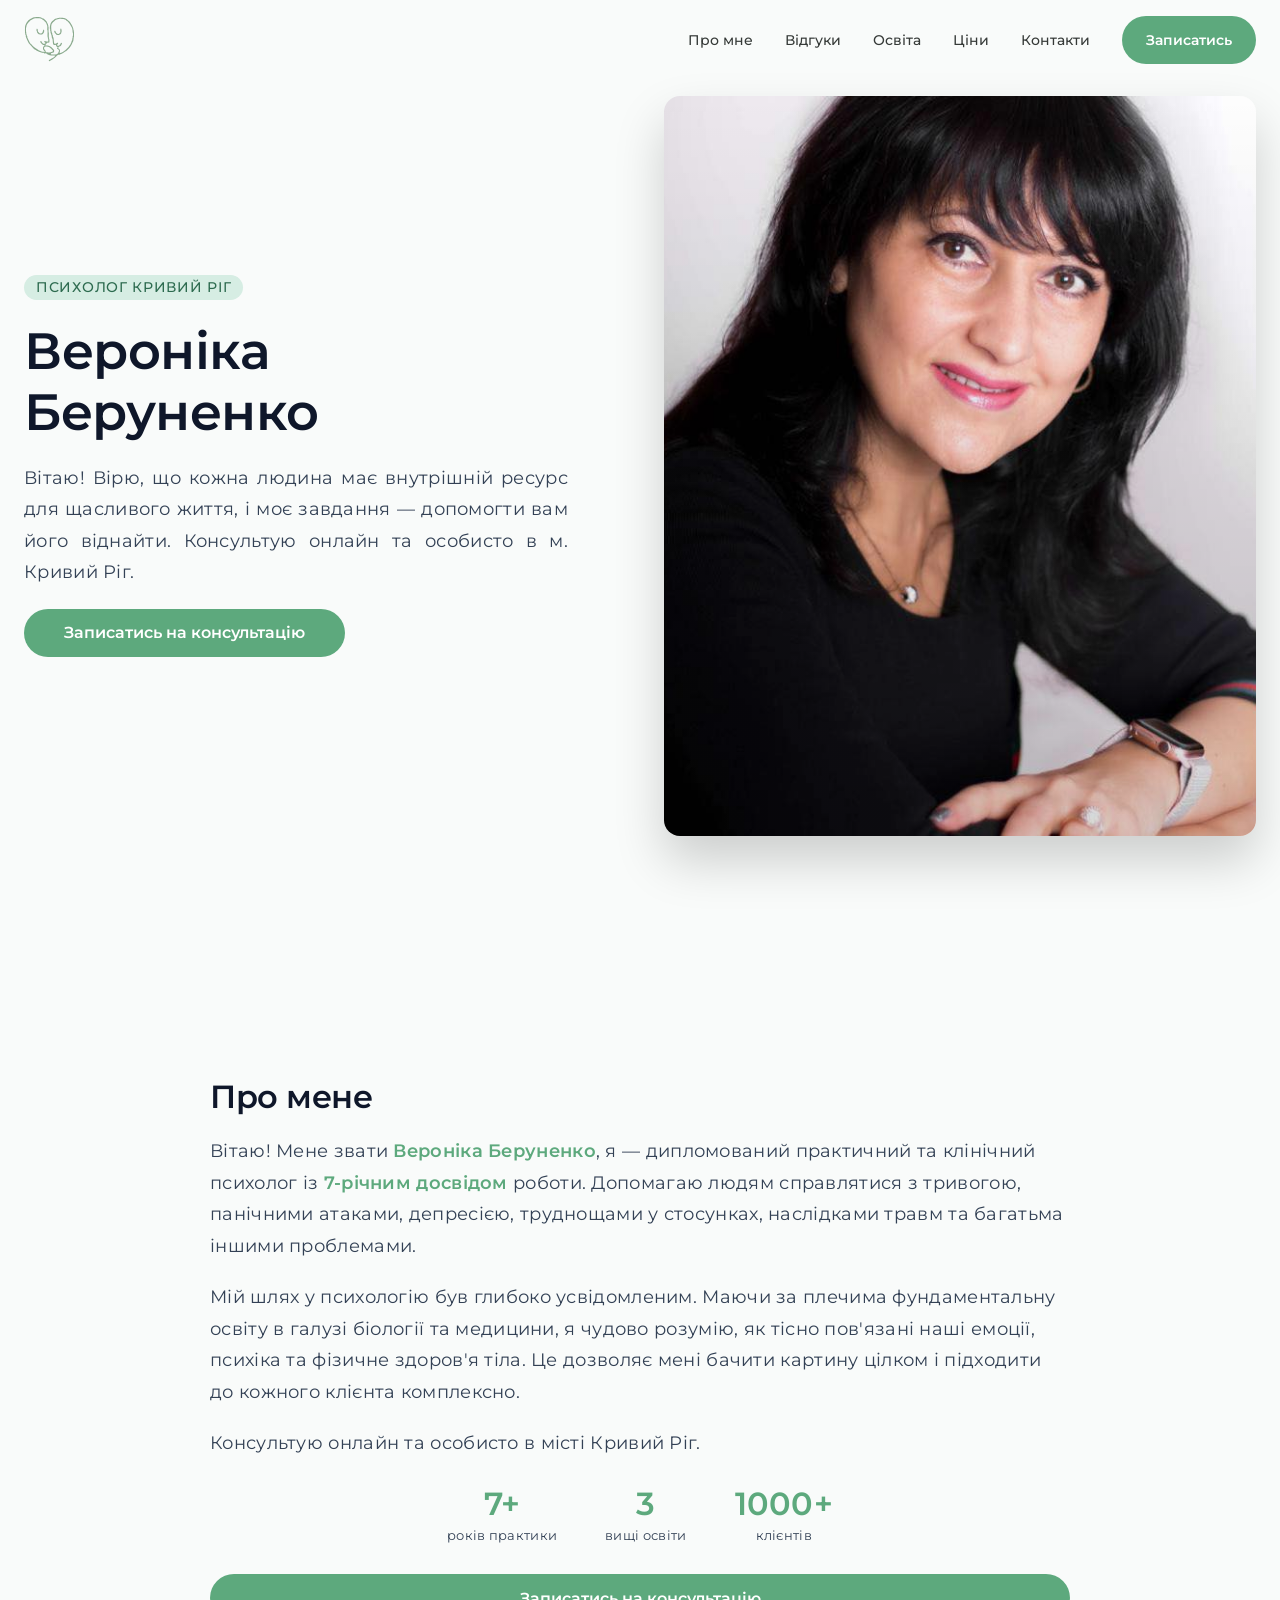
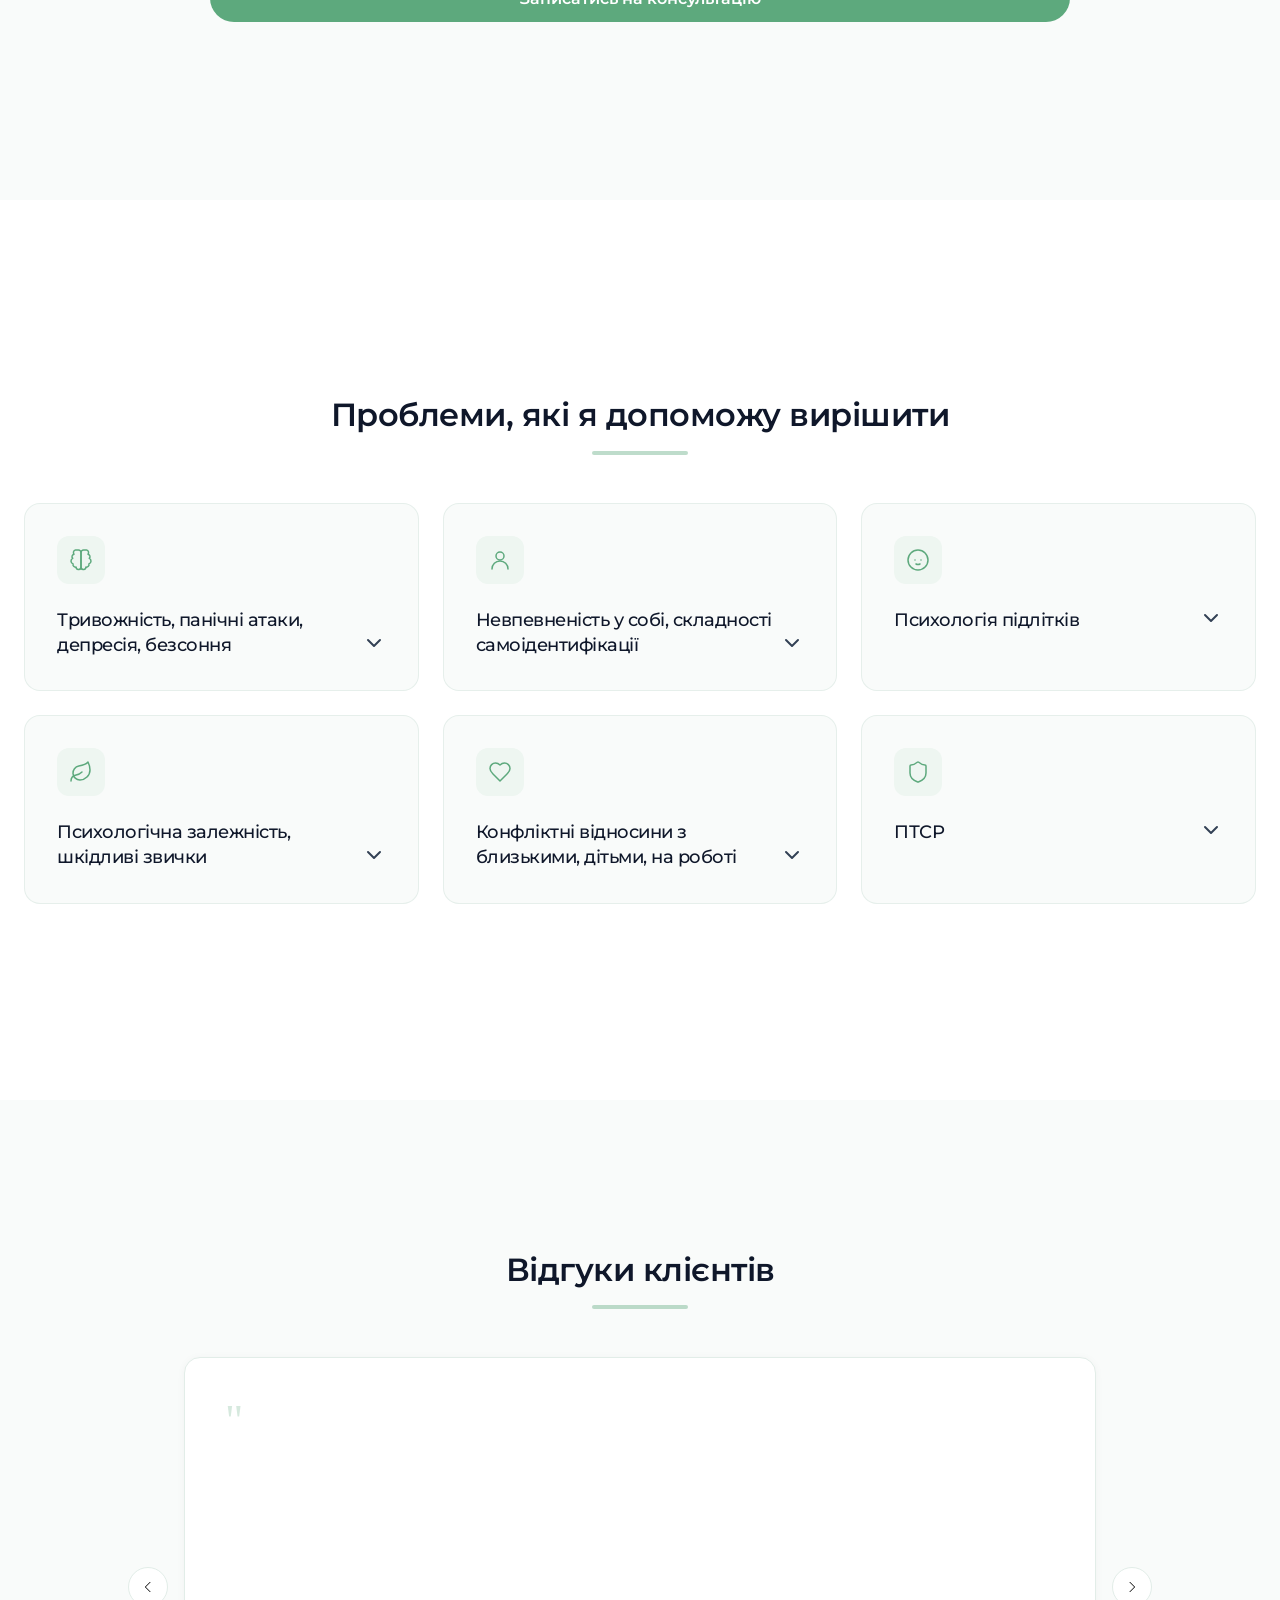
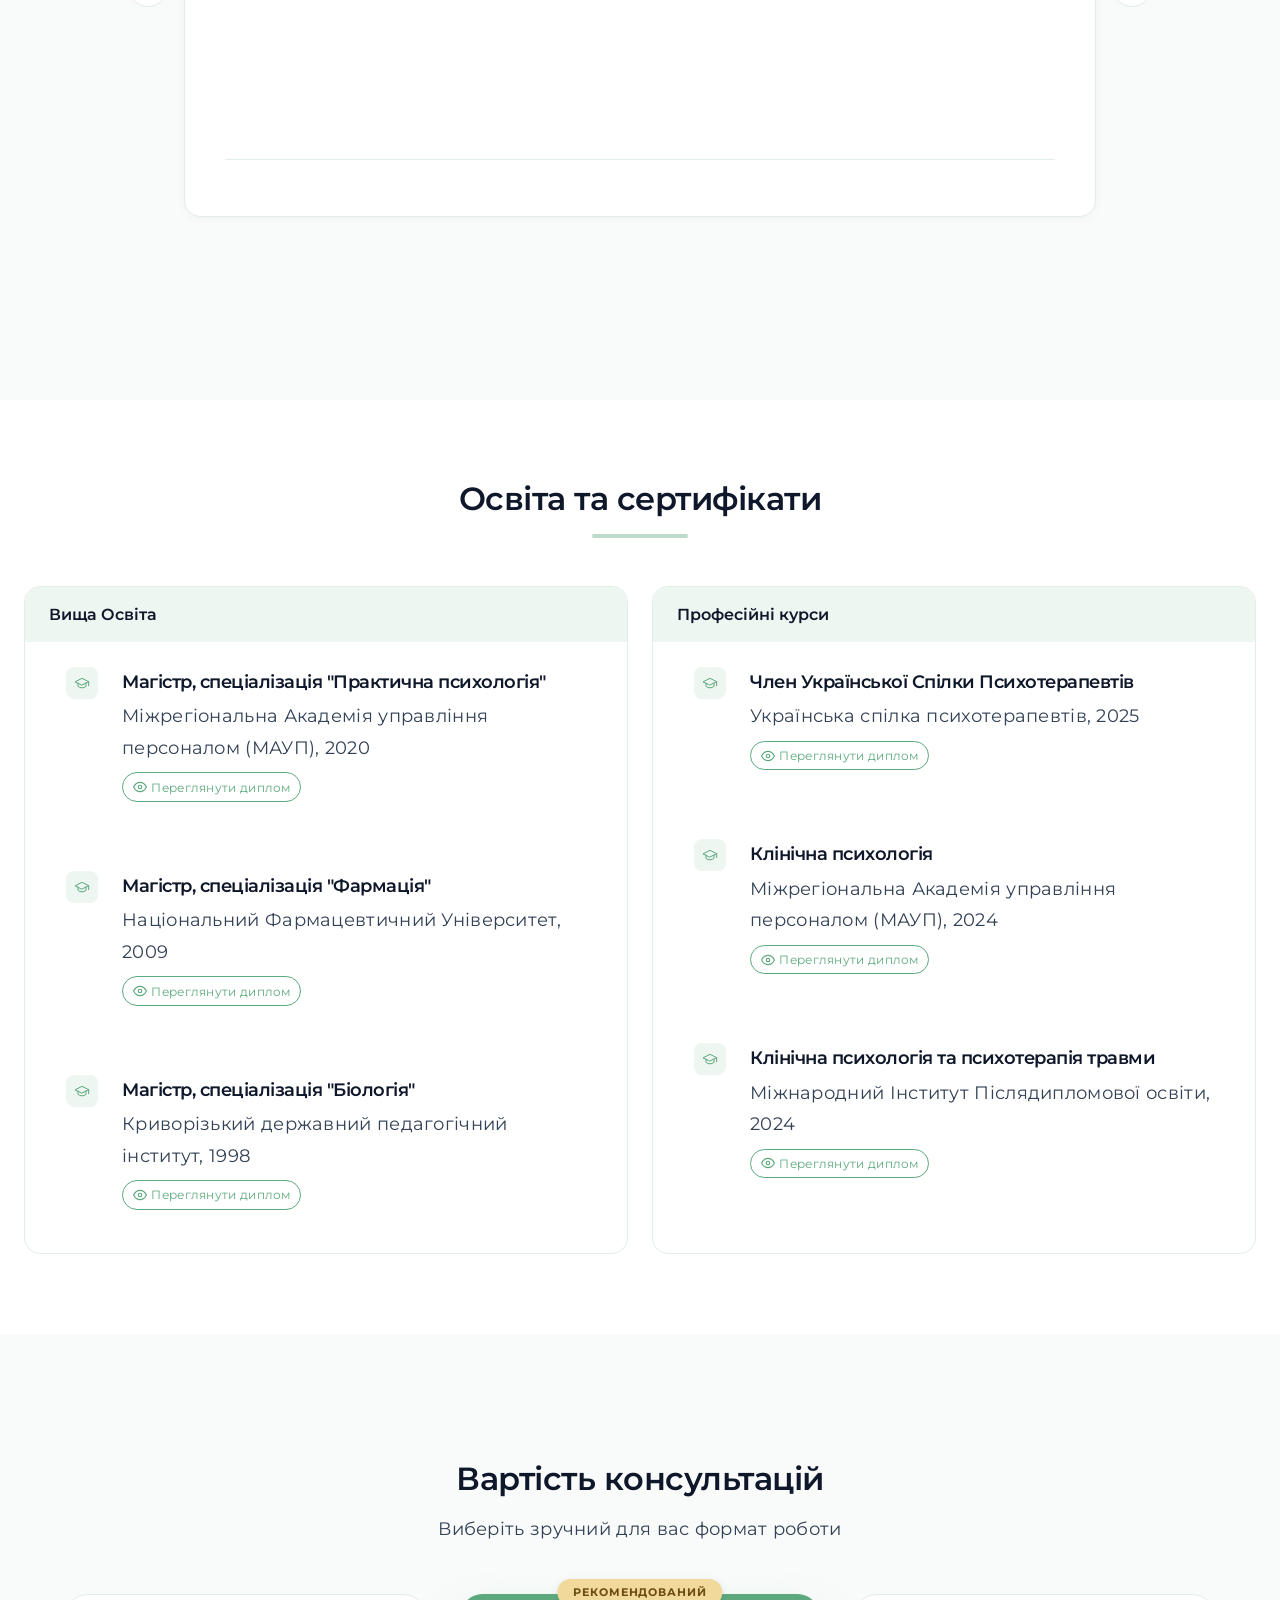
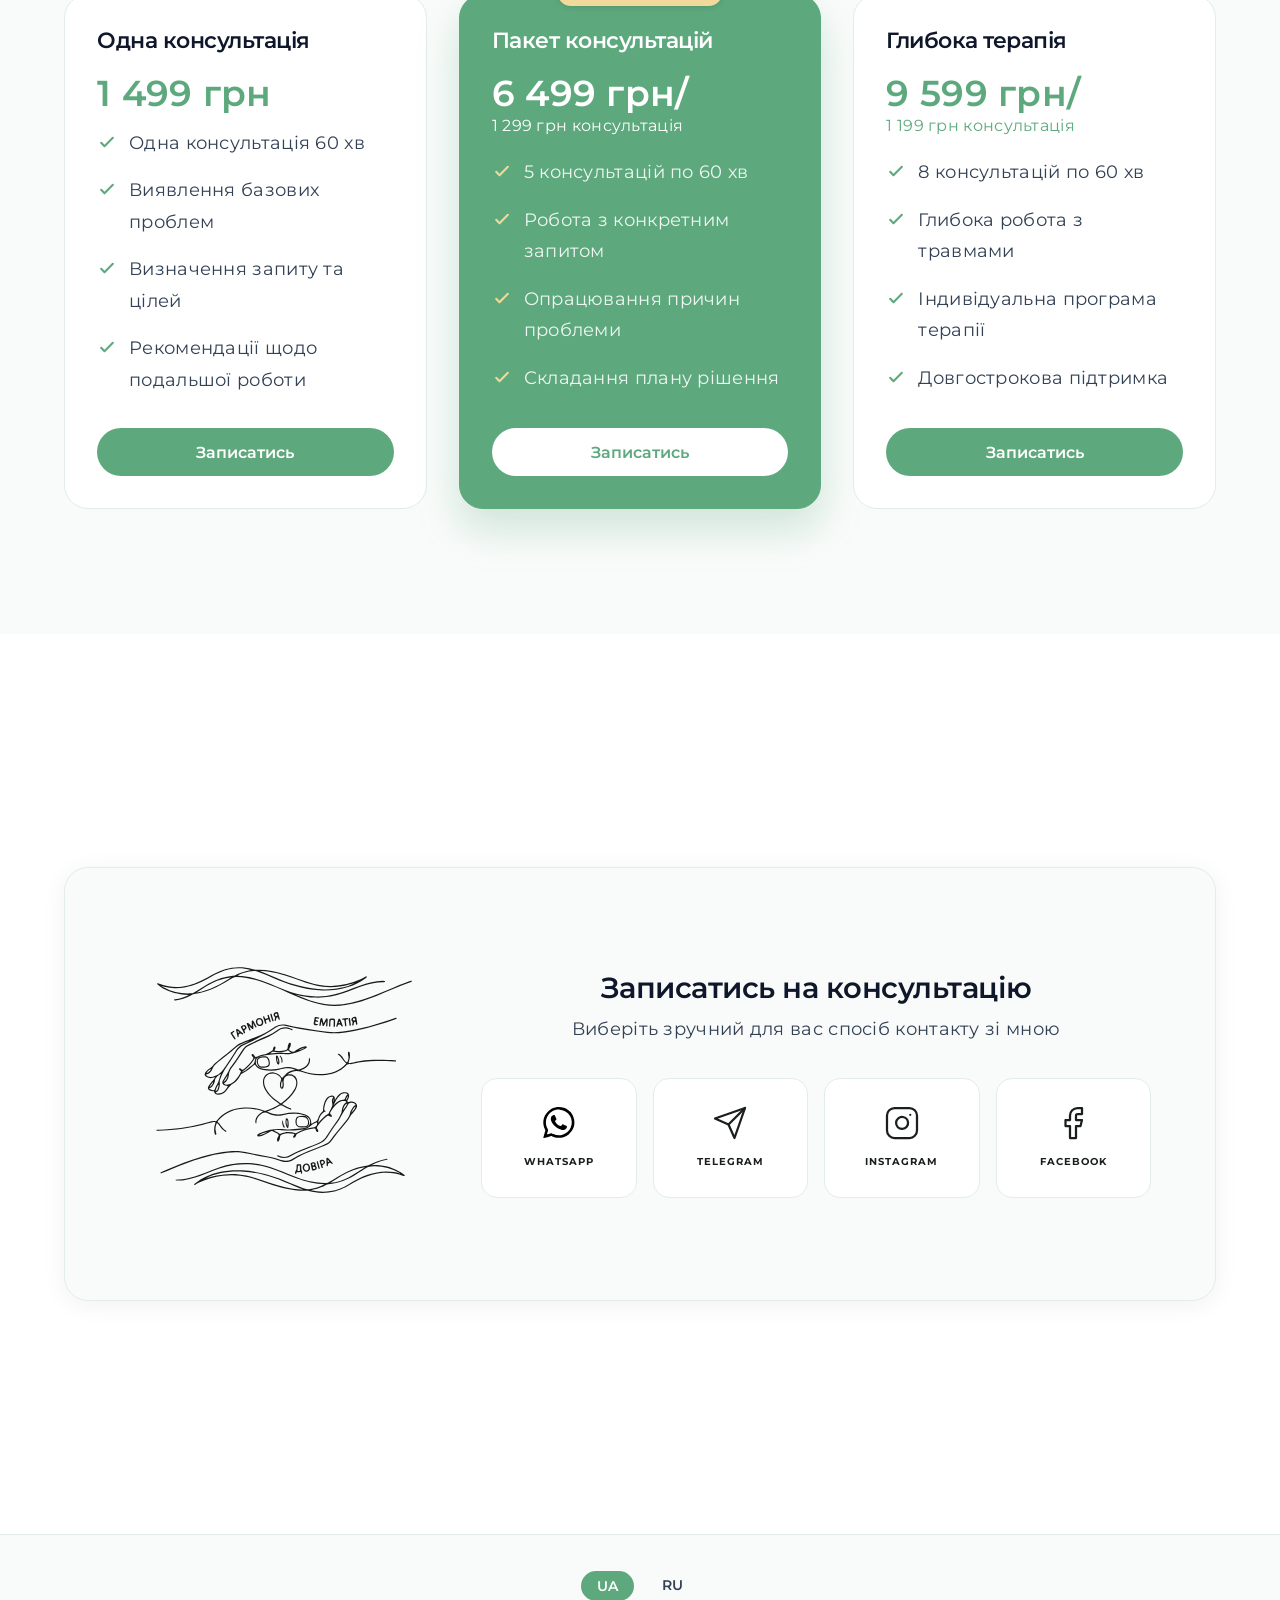
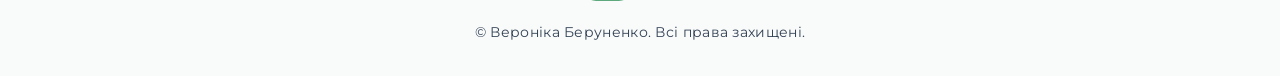
==== commit 5f66a6a6: "Add files via upload" ====
--- a/index.html
+++ b/index.html
@@ -1,21 +1,26 @@
 <!DOCTYPE html>
 <html lang="uk">
+
 <head>
   <meta charset="UTF-8" />
   <meta name="viewport" content="width=device-width, initial-scale=1.0" />
   <title>Психолог Кривий Ріг — Вероніка Беруненко</title>
-  <meta name="description" content="Психолог Кривий Ріг — Вероніка Беруненко. Допомагаю подолати тривожність, панічні атаки та конфлікти у стосунках. Онлайн-консультації та очні зустрічі." />
+  <meta name="description"
+    content="Психолог Кривий Ріг — Вероніка Беруненко. Допомагаю подолати тривожність, панічні атаки та конфлікти у стосунках. Онлайн-консультації та очні зустрічі." />
   <meta name="google-site-verification" content="IZDgVJVtFoulQm3_X6xYme1zn8JJkO6QfLFJmxfyneY" />
-  <meta name="keywords" content="психолог кривий ріг, психотерапевт кривий ріг, психолог онлайн україна, психолог україна, консультація психолога, психолог онлайн, психотерапевт україна, психолог кривой рог, психотерапевт кривой рог, психолог украина онлайн" />
+  <meta name="keywords"
+    content="психолог кривий ріг, психотерапевт кривий ріг, психолог онлайн україна, психолог україна, кривий ріг психолог, дитячий психолог, дитячий психолог кривий ріг, консультація психолога, психолог онлайн, психотерапевт україна, психолог кривой рог, психотерапевт кривой рог, психолог украина онлайн, кривой рог психолог, детский психолог, детский психолог кривой рог" />
 
   <!-- Hreflang -->
   <link rel="alternate" hreflang="uk" href="https://berunenko.com/" />
+  <link rel="alternate" hreflang="ru" href="https://berunenko.com/ru/" />
   <link rel="alternate" hreflang="x-default" href="https://berunenko.com/" />
 
   <!-- OG -->
   <meta property="og:type" content="website" />
   <meta property="og:title" content="Психолог Кривий Ріг — Вероніка Беруненко" />
-  <meta property="og:description" content="Психолог у Кривому Розі — Вероніка Беруненко. Допомагаю подолати тривожність, панічні атаки, депресію та конфлікти у стосунках. Онлайн-консультації по всій Україні." />
+  <meta property="og:description"
+    content="Психолог у Кривому Розі — Вероніка Беруненко. Допомагаю подолати тривожність, панічні атаки, депресію та конфлікти у стосунках. Онлайн-консультації по всій Україні." />
   <meta property="og:url" content="https://berunenko.com/" />
   <meta property="og:image" content="https://berunenko.com/opengraph.jpg" />
   <meta property="og:locale" content="uk_UA" />
@@ -66,420 +71,668 @@
   }
   </script>
 </head>
+
 <body>
 
-<!-- ═══════════════════════════════════════════════════
+  <!-- ═══════════════════════════════════════════════════
      NAVBAR
 ════════════════════════════════════════════════════ -->
-<nav id="navbar">
-  <div class="container nav-inner">
-    <a href="#" class="nav-logo">
-      <img src="navbarlogo3.svg" alt="Вероніка Беруненко" />
-    </a>
-
-    <div class="nav-links" id="navLinks">
-      <button class="nav-link" onclick="scrollToSection('reviews')">
-        <span data-uk="Відгуки">Відгуки</span>
-      </button>
-      <button class="nav-link" onclick="scrollToSection('education')">
-        <span data-uk="Освіта">Освіта</span>
-      </button>
-      <button class="nav-link" onclick="scrollToSection('pricing')">
-        <span data-uk="Ціни">Ціни</span>
-      </button>
-      <button class="nav-link" onclick="scrollToSection('contact')">
-        <span data-uk="Контакти">Контакти</span>
-      </button>
-      <button class="btn-primary nav-cta" onclick="scrollToSection('contact')">
-        <span data-uk="Записатись">Записатись</span>
+  <nav id="navbar">
+    <div class="container nav-inner">
+      <a href="#" class="nav-logo">
+        <img src="navbarlogo3.svg" alt="Вероніка Беруненко" />
+      </a>
+
+      <div class="nav-links" id="navLinks">
+        <button class="nav-link" onclick="scrollToSection('about')">Про мне</button>
+        <button class="nav-link" onclick="scrollToSection('reviews')">Відгуки</button>
+        <button class="nav-link" onclick="scrollToSection('education')">Освіта</button>
+        <button class="nav-link" onclick="scrollToSection('pricing')">Ціни</button>
+        <button class="nav-link" onclick="scrollToSection('contact')">Контакти</button>
+        <button class="btn-primary nav-cta" onclick="scrollToSection('contact')">Записатись</button>
+      </div>
+
+      <button class="hamburger" id="hamburger" onclick="toggleMenu()" aria-label="Меню">
+        <svg id="icon-menu" viewBox="0 0 24 24" fill="none" stroke="currentColor" stroke-width="2">
+          <path stroke-linecap="round" stroke-linejoin="round" d="M4 6h16M4 12h16M4 18h16" />
+        </svg>
+        <svg id="icon-close" class="hidden" viewBox="0 0 24 24" fill="none" stroke="currentColor" stroke-width="2">
+          <path stroke-linecap="round" stroke-linejoin="round" d="M6 18L18 6M6 6l12 12" />
+        </svg>
       </button>
     </div>
 
-    <button class="hamburger" id="hamburger" onclick="toggleMenu()" aria-label="Меню">
-      <svg id="icon-menu" viewBox="0 0 24 24" fill="none" stroke="currentColor" stroke-width="2"><path stroke-linecap="round" stroke-linejoin="round" d="M4 6h16M4 12h16M4 18h16"/></svg>
-      <svg id="icon-close" class="hidden" viewBox="0 0 24 24" fill="none" stroke="currentColor" stroke-width="2"><path stroke-linecap="round" stroke-linejoin="round" d="M6 18L18 6M6 6l12 12"/></svg>
-    </button>
+    <!-- Mobile menu -->
+    <div class="mobile-menu hidden" id="mobileMenu">
+      <button class="mobile-link" onclick="scrollToSection('about')">Про мне</button>
+      <button class="mobile-link" onclick="scrollToSection('reviews')"><span data-uk="Відгуки">Відгуки</span></button>
+      <button class="mobile-link" onclick="scrollToSection('education')"><span data-uk="Освіта">Освіта</span></button>
+      <button class="mobile-link" onclick="scrollToSection('pricing')"><span data-uk="Ціни">Ціни</span></button>
+      <button class="mobile-link" onclick="scrollToSection('contact')"><span data-uk="Контакти">Контакти</span></button>
+      <button class="btn-primary mobile-cta" onclick="scrollToSection('contact')"><span
+          data-uk="Записатись">Записатись</span></button>
+    </div>
+  </nav>
+
+  <main>
+
+    <!-- ═══════════════════════════════════════════════════
+     HERO
+════════════════════════════════════════════════════ -->
+    <section id="hero" class="section-mint section-fullscreen">
+      <div class="container hero-grid">
+
+        <!-- Mobile photo (shown first on mobile) -->
+        <div class="hero-photo-mobile">
+          <div class="photo-wrap">
+            <img src="profile.jpg" alt="Вероніка Беруненко — Психолог, Кривий Ріг" />
+            <div class="photo-overlay"></div>
+          </div>
+        </div>
+
+        <!-- Text -->
+        <div class="hero-text">
+          <h1 style="display: flex; flex-direction: column; gap: 1.25rem; margin: 0;">
+            <span class="role-badge">Психолог Кривий Ріг</span>
+            <span>Вероніка Беруненко</span>
+          </h1>
+          <div class="hero-tagline">
+            <p
+              data-uk="Вірю, що кожна людина має внутрішній ресурс для щасливого життя, і моє завдання — допомогти вам його віднайти. Консультую онлайн та особисто в м. Кривий Ріг.">
+              Вітаю! Вірю, що кожна людина має внутрішній ресурс для щасливого життя, і моє завдання — допомогти вам
+              його віднайти. Консультую онлайн та особисто в м. Кривий Ріг.</p>
+          </div>
+          <div class="hero-cta-wrap">
+            <button class="btn-primary btn-large" onclick="scrollToSection('contact')">
+              <span data-uk="Записатись на консультацію">Записатись на консультацію</span>
+            </button>
+          </div>
+        </div>
+
+        <!-- Desktop photo -->
+        <div class="hero-photo-desktop">
+          <div class="photo-wrap">
+            <img src="profile.jpg" alt="Вероніка Беруненко — психолог, Кривий Ріг" />
+            <div class="photo-overlay"></div>
+          </div>
+        </div>
+      </div>
+    </section>
+
+    <!-- ═══════════════════════════════════════════════════
+     ОБО МНЕ
+════════════════════════════════════════════════════ -->
+
+    <section id="about" class="section-mint section-fullscreen">
+      <div class="container">
+        <div class="about-grid">
+          <div class="about-text">
+
+            <h2>Про мене</h2>
+            <p>Вітаю! Мене звати <strong>Вероніка Беруненко</strong>, я — дипломований практичний та
+              клінічний психолог із <strong>7-річним досвідом</strong> роботи. Допомагаю людям справлятися з тривогою,
+              панічними атаками, депресією, труднощами у стосунках, наслідками травм та багатьма іншими
+              проблемами.</p>
+            <p>Мій шлях у психологію був глибоко усвідомленим. Маючи за плечима фундаментальну освіту в галузі
+              біології та медицини, я чудово розумію, як тісно пов'язані наші емоції, психіка та фізичне здоров'я
+              тіла. Це дозволяє мені бачити картину цілком і підходити до кожного клієнта комплексно.</p>
+            <p>Консультую онлайн та особисто в місті Кривий Ріг.</p>
+
+            <div class="about-stats">
+              <div class="about-stat">
+                <span class="about-stat-number">7+</span>
+                <span class="about-stat-label">років практики</span>
+              </div>
+              <div class="about-stat">
+                <span class="about-stat-number">3</span>
+                <span class="about-stat-label">вищі освіти</span>
+              </div>
+              <div class="about-stat">
+                <span class="about-stat-number">1000+</span>
+                <span class="about-stat-label">клієнтів</span>
+              </div>
+            </div>
+
+            <button class="btn-primary btn-large" onclick="scrollToSection('contact')">
+              Записатись на консультацію
+            </button>
+          </div>
+
+        </div>
+      </div>
+    </section>
+
+    <!-- ═══════════════════════════════════════════════════
+     PROBLEMS
+════════════════════════════════════════════════════ -->
+    <section id="problems" class="section-white section-fullscreen">
+      <div class="container">
+        <div class="section-header">
+          <h2>Проблеми, які я допоможу вирішити</h2>
+          <div class="section-line"></div>
+        </div>
+        <div class="problems-grid">
+          <div class="problem-card" id="anxiety" onclick="this.classList.toggle('active')">
+            <div class="problem-card-header">
+              <div class="problem-icon">
+                <svg viewBox="0 0 24 24" fill="none" stroke="currentColor" stroke-width="1.5" stroke-linecap="round"
+                  stroke-linejoin="round">
+                  <path
+                    d="M9.5 2A2.5 2.5 0 0 1 12 4.5v15a2.5 2.5 0 0 1-4.96-.44 2.5 2.5 0 0 1-2.96-3.08 3 3 0 0 1-.34-5.58 2.5 2.5 0 0 1 1.32-4.24 2.5 2.5 0 0 1 1.44-4.14Z" />
+                  <path
+                    d="M14.5 2A2.5 2.5 0 0 0 12 4.5v15a2.5 2.5 0 0 0 4.96-.44 2.5 2.5 0 0 0 2.96-3.08 3 3 0 0 0 .34-5.58 2.5 2.5 0 0 0-1.32-4.24 2.5 2.5 0 0 0-1.44-4.14Z" />
+                </svg>
+              </div>
+              <h3>Тривожність, панічні атаки, депресія, безсоння</h3>
+              <svg class="problem-chevron" viewBox="0 0 24 24" fill="none" stroke="currentColor" stroke-width="2"
+                stroke-linecap="round" stroke-linejoin="round">
+                <path d="M6 9l6 6 6-6" />
+              </svg>
+            </div>
+            <div class="problem-card-body">
+              <p>Допоможу знайти причини постійного напруження, пропрацювати страхи та відновити внутрішній
+                баланс.<br><br>Ми змінимо негативні установки, щоб повернути вам спокій та радість життя.</p>
+            </div>
+          </div>
+
+          <div class="problem-card" id="self-esteem" onclick="this.classList.toggle('active')">
+            <div class="problem-card-header">
+              <div class="problem-icon">
+                <svg viewBox="0 0 24 24" fill="none" stroke="currentColor" stroke-width="1.5" stroke-linecap="round"
+                  stroke-linejoin="round">
+                  <circle cx="12" cy="8" r="4" />
+                  <path d="M20 21a8 8 0 1 0-16 0" />
+                </svg>
+              </div>
+              <h3>Невпевненість у собі, складності самоідентифікації</h3>
+              <svg class="problem-chevron" viewBox="0 0 24 24" fill="none" stroke="currentColor" stroke-width="2"
+                stroke-linecap="round" stroke-linejoin="round">
+                <path d="M6 9l6 6 6-6" />
+              </svg>
+            </div>
+            <div class="problem-card-body">
+              <p>Разом ми подолаємо внутрішні бар'єри та навчимося вибудовувати здорові особисті кордони.<br><br>Ви
+                зможете спиратися на себе, усвідомити свої справжні бажання та розкрити свій потенціал.</p>
+            </div>
+          </div>
+
+          <div class="problem-card" id="teenagers" onclick="this.classList.toggle('active')">
+            <div class="problem-card-header">
+              <div class="problem-icon">
+                <svg viewBox="0 0 24 24" fill="none" stroke="currentColor" stroke-width="1.5" stroke-linecap="round"
+                  stroke-linejoin="round">
+                  <path d="M12 2a10 10 0 1 0 0 20 10 10 0 0 0 0-20Z" />
+                  <path d="M9 12h.01M15 12h.01M10 16c.5.3 1.2.5 2 .5s1.5-.2 2-.5" />
+                </svg>
+              </div>
+              <h3>Психологія підлітків</h3>
+              <svg class="problem-chevron" viewBox="0 0 24 24" fill="none" stroke="currentColor" stroke-width="2"
+                stroke-linecap="round" stroke-linejoin="round">
+                <path d="M6 9l6 6 6-6" />
+              </svg>
+            </div>
+            <div class="problem-card-body">
+              <p>Дбайлива підтримка в період дорослішання: допомога в подоланні замкнутості, агресії та труднощів у
+                школі.<br><br>Допоможу налагодити довірливий діалог між підлітком та батьками без сварок і
+                ультиматумів.</p>
+            </div>
+          </div>
+
+          <div class="problem-card" id="addictions" onclick="this.classList.toggle('active')">
+            <div class="problem-card-header">
+              <div class="problem-icon">
+                <svg viewBox="0 0 24 24" fill="none" stroke="currentColor" stroke-width="1.5" stroke-linecap="round"
+                  stroke-linejoin="round">
+                  <path d="M11 20A7 7 0 0 1 9.8 6.1C15.5 5 17 4.48 19 2c1 2 2 4.18 2 8 0 5.5-4.78 10-10 10Z" />
+                  <path d="M2 21c0-3 1.85-5.36 5.08-6C9.5 14.52 12 13 13 12" />
+                </svg>
+              </div>
+              <h3>Психологічна залежність, шкідливі звички</h3>
+              <svg class="problem-chevron" viewBox="0 0 24 24" fill="none" stroke="currentColor" stroke-width="2"
+                stroke-linecap="round" stroke-linejoin="round">
+                <path d="M6 9l6 6 6-6" />
+              </svg>
+            </div>
+            <div class="problem-card-body">
+              <p>Допоможу усвідомити приховані тригери, які запускають руйнівну поведінку, та дбайливо їх
+                пропрацювати.<br><br>Ми вибудуємо нові, здорові стратегії подолання стресу на шляху до свободи від
+                залежностей.</p>
+            </div>
+          </div>
+
+          <div class="problem-card" id="relationships" onclick="this.classList.toggle('active')">
+            <div class="problem-card-header">
+              <div class="problem-icon">
+                <svg viewBox="0 0 24 24" fill="none" stroke="currentColor" stroke-width="1.5" stroke-linecap="round"
+                  stroke-linejoin="round">
+                  <path
+                    d="M19 14c1.49-1.46 3-3.21 3-5.5A5.5 5.5 0 0 0 16.5 3c-1.76 0-3 .5-4.5 2-1.5-1.5-2.74-2-4.5-2A5.5 5.5 0 0 0 2 8.5c0 2.3 1.5 4.05 3 5.5l7 7Z" />
+                </svg>
+              </div>
+              <h3>Конфліктні відносини з близькими, дітьми, на роботі</h3>
+              <svg class="problem-chevron" viewBox="0 0 24 24" fill="none" stroke="currentColor" stroke-width="2"
+                stroke-linecap="round" stroke-linejoin="round">
+                <path d="M6 9l6 6 6-6" />
+              </svg>
+            </div>
+            <div class="problem-card-body">
+              <p>Навчимося виражати свої емоції та чути партнера, щоб вийти із замкнутого кола
+                образ.<br><br>Допоможу вирішити тривалі конфлікти та побудувати гармонійні, безпечні стосунки.</p>
+            </div>
+          </div>
+
+          <div class="problem-card" id="ptsd" onclick="this.classList.toggle('active')">
+            <div class="problem-card-header">
+              <div class="problem-icon">
+                <svg viewBox="0 0 24 24" fill="none" stroke="currentColor" stroke-width="1.5" stroke-linecap="round"
+                  stroke-linejoin="round">
+                  <path
+                    d="M20 13c0 5-3.5 7.5-7.66 8.95a1 1 0 0 1-.67-.01C7.5 20.5 4 18 4 13V6a1 1 0 0 1 1-1c2 0 4.5-1.2 6.24-2.72a1.17 1.17 0 0 1 1.52 0C14.51 3.81 17 5 19 5a1 1 0 0 1 1 1z" />
+                </svg>
+              </div>
+              <h3>ПТСР</h3>
+              <svg class="problem-chevron" viewBox="0 0 24 24" fill="none" stroke="currentColor" stroke-width="2"
+                stroke-linecap="round" stroke-linejoin="round">
+                <path d="M6 9l6 6 6-6" />
+              </svg>
+            </div>
+            <div class="problem-card-body">
+              <p>Допомога в подоланні посттравматичного стресового розладу.<br><br>Допоможу знизити інтенсивність
+                болісних спогадів та повернути відчуття контролю над власним життям.</p>
+            </div>
+          </div>
+        </div>
+      </div>
+    </section>
+
+    <!-- ═══════════════════════════════════════════════════
+     REVIEWS / TESTIMONIALS
+════════════════════════════════════════════════════ -->
+    <section id="reviews" class="section-mint section-fullscreen">
+      <div class="container">
+        <div class="section-header">
+          <h2 data-uk="Відгуки клієнтів">Відгуки клієнтів</h2>
+          <div class="section-line"></div>
+        </div>
+
+        <div class="carousel-wrap">
+          <!-- Left arrow -->
+          <button class="carousel-arrow" id="carouselPrev" aria-label="Назад">
+            <svg viewBox="0 0 24 24" fill="none" stroke="currentColor" stroke-width="1.5">
+              <path stroke-linecap="round" stroke-linejoin="round" d="M15 19l-7-7 7-7" />
+            </svg>
+          </button>
+
+          <!-- Card -->
+          <div class="carousel-card-wrap" id="carouselTrack">
+            <div class="carousel-card">
+              <div class="quote-mark">"</div>
+              <p class="review-text" id="reviewText"></p>
+              <div class="review-author-wrap">
+                <p class="review-author" id="reviewAuthor"></p>
+              </div>
+            </div>
+          </div>
+
+          <!-- Right arrow -->
+          <button class="carousel-arrow" id="carouselNext" aria-label="Вперед">
+            <svg viewBox="0 0 24 24" fill="none" stroke="currentColor" stroke-width="1.5">
+              <path stroke-linecap="round" stroke-linejoin="round" d="M9 5l7 7-7 7" />
+            </svg>
+          </button>
+        </div>
+
+        <!-- Dots -->
+        <div class="carousel-dots" id="carouselDots"></div>
+      </div>
+    </section>
+
+    <!-- ═══════════════════════════════════════════════════
+     EDUCATION
+════════════════════════════════════════════════════ -->
+    <section id="education" class="section-white section-fullscreen">
+      <div class="container">
+        <div class="section-header">
+          <h2 data-uk="Освіта та сертифікати">Освіта та сертифікати</h2>
+          <div class="section-line"></div>
+        </div>
+        <div class="education-groups">
+
+          <!-- GROUP 1: Вища Освіта (open on mobile) -->
+          <div class="edu-group" id="eduGroup1">
+            <button class="edu-group-header open" onclick="toggleEduGroup('eduGroup1')" aria-expanded="true">
+              <span class="edu-group-title">
+                Вища Освіта
+              </span>
+              <svg class="edu-chevron" viewBox="0 0 24 24" fill="none" stroke="currentColor" stroke-width="2"
+                stroke-linecap="round" stroke-linejoin="round">
+                <path d="M6 9l6 6 6-6" />
+              </svg>
+            </button>
+            <div class="edu-group-body">
+              <div class="education-list">
+                <div class="education-item diploma-trigger" onclick="openDiploma('diploma1.jpeg')">
+                  <div class="education-icon"><svg viewBox="0 0 24 24" fill="none" stroke="currentColor"
+                      stroke-width="1.5" stroke-linecap="round" stroke-linejoin="round">
+                      <path d="M22 10v6M2 10l10-5 10 5-10 5z" />
+                      <path d="M6 12v5c3 3 9 3 12 0v-5" />
+                    </svg></div>
+                  <div>
+                    <p class="edu-degree">Магістр, спеціалізація "Практична психологія"</p>
+                    <p class="edu-institution">Міжрегіональна Академія управління персоналом (МАУП), 2020</p>
+                    <span class="diploma-view-btn">
+                      <svg width="14" height="14" viewBox="0 0 24 24" fill="none" stroke="currentColor" stroke-width="2"
+                        stroke-linecap="round" stroke-linejoin="round">
+                        <path d="M1 12s4-8 11-8 11 8 11 8-4 8-11 8-11-8-11-8z" />
+                        <circle cx="12" cy="12" r="3" />
+                      </svg>
+                      Переглянути диплом
+                    </span>
+                  </div>
+                </div>
+                <div class="education-item diploma-trigger" onclick="openDiploma('diploma2.jpeg')">
+                  <div class="education-icon"><svg viewBox="0 0 24 24" fill="none" stroke="currentColor"
+                      stroke-width="1.5" stroke-linecap="round" stroke-linejoin="round">
+                      <path d="M22 10v6M2 10l10-5 10 5-10 5z" />
+                      <path d="M6 12v5c3 3 9 3 12 0v-5" />
+                    </svg></div>
+                  <div>
+                    <p class="edu-degree">Магістр, спеціалізація "Фармація"</p>
+                    <p class="edu-institution">Національний Фармацевтичний Університет, 2009</p>
+                    <span class="diploma-view-btn">
+                      <svg width="14" height="14" viewBox="0 0 24 24" fill="none" stroke="currentColor" stroke-width="2"
+                        stroke-linecap="round" stroke-linejoin="round">
+                        <path d="M1 12s4-8 11-8 11 8 11 8-4 8-11 8-11-8-11-8z" />
+                        <circle cx="12" cy="12" r="3" />
+                      </svg>
+                      Переглянути диплом
+                    </span>
+                  </div>
+                </div>
+                <div class="education-item diploma-trigger" onclick="openDiploma('diploma6.jpeg')">
+                  <div class="education-icon"><svg viewBox="0 0 24 24" fill="none" stroke="currentColor"
+                      stroke-width="1.5" stroke-linecap="round" stroke-linejoin="round">
+                      <path d="M22 10v6M2 10l10-5 10 5-10 5z" />
+                      <path d="M6 12v5c3 3 9 3 12 0v-5" />
+                    </svg></div>
+                  <div>
+                    <p class="edu-degree">Магістр, спеціалізація "Біологія"</p>
+                    <p class="edu-institution">Криворізький державний педагогічний інститут, 1998</p>
+                    <span class="diploma-view-btn">
+                      <svg width="14" height="14" viewBox="0 0 24 24" fill="none" stroke="currentColor" stroke-width="2"
+                        stroke-linecap="round" stroke-linejoin="round">
+                        <path d="M1 12s4-8 11-8 11 8 11 8-4 8-11 8-11-8-11-8z" />
+                        <circle cx="12" cy="12" r="3" />
+                      </svg>
+                      Переглянути диплом
+                    </span>
+                  </div>
+                </div>
+              </div>
+            </div>
+          </div>
+
+          <!-- GROUP 2: Професійні курси (closed on mobile) -->
+          <div class="edu-group" id="eduGroup2">
+            <button class="edu-group-header" onclick="toggleEduGroup('eduGroup2')" aria-expanded="false">
+              <span class="edu-group-title">
+                Професійні курси
+              </span>
+              <svg class="edu-chevron" viewBox="0 0 24 24" fill="none" stroke="currentColor" stroke-width="2"
+                stroke-linecap="round" stroke-linejoin="round">
+                <path d="M6 9l6 6 6-6" />
+              </svg>
+            </button>
+            <div class="edu-group-body" style="display:none">
+              <div class="education-list">
+                <div class="education-item diploma-trigger" onclick="openDiploma('diploma4.jpeg')">
+                  <div class="education-icon"><svg viewBox="0 0 24 24" fill="none" stroke="currentColor"
+                      stroke-width="1.5" stroke-linecap="round" stroke-linejoin="round">
+                      <path d="M22 10v6M2 10l10-5 10 5-10 5z" />
+                      <path d="M6 12v5c3 3 9 3 12 0v-5" />
+                    </svg></div>
+                  <div>
+                    <p class="edu-degree">Член Української Спілки Психотерапевтів</p>
+                    <p class="edu-institution">Українська спілка психотерапевтів, 2025</p>
+                    <span class="diploma-view-btn">
+                      <svg width="14" height="14" viewBox="0 0 24 24" fill="none" stroke="currentColor" stroke-width="2"
+                        stroke-linecap="round" stroke-linejoin="round">
+                        <path d="M1 12s4-8 11-8 11 8 11 8-4 8-11 8-11-8-11-8z" />
+                        <circle cx="12" cy="12" r="3" />
+                      </svg>
+                      Переглянути диплом
+                    </span>
+                  </div>
+                </div>
+                <div class="education-item diploma-trigger" onclick="openDiploma('diploma3.jpeg')">
+                  <div class="education-icon"><svg viewBox="0 0 24 24" fill="none" stroke="currentColor"
+                      stroke-width="1.5" stroke-linecap="round" stroke-linejoin="round">
+                      <path d="M22 10v6M2 10l10-5 10 5-10 5z" />
+                      <path d="M6 12v5c3 3 9 3 12 0v-5" />
+                    </svg></div>
+                  <div>
+                    <p class="edu-degree">Клінічна психологія</p>
+                    <p class="edu-institution">Міжрегіональна Академія управління персоналом (МАУП), 2024</p>
+                    <span class="diploma-view-btn">
+                      <svg width="14" height="14" viewBox="0 0 24 24" fill="none" stroke="currentColor" stroke-width="2"
+                        stroke-linecap="round" stroke-linejoin="round">
+                        <path d="M1 12s4-8 11-8 11 8 11 8-4 8-11 8-11-8-11-8z" />
+                        <circle cx="12" cy="12" r="3" />
+                      </svg>
+                      Переглянути диплом
+                    </span>
+                  </div>
+                </div>
+                <div class="education-item diploma-trigger" onclick="openDiploma('diploma5.jpeg')">
+                  <div class="education-icon"><svg viewBox="0 0 24 24" fill="none" stroke="currentColor"
+                      stroke-width="1.5" stroke-linecap="round" stroke-linejoin="round">
+                      <path d="M22 10v6M2 10l10-5 10 5-10 5z" />
+                      <path d="M6 12v5c3 3 9 3 12 0v-5" />
+                    </svg></div>
+                  <div>
+                    <p class="edu-degree">Клінічна психологія та психотерапія травми</p>
+                    <p class="edu-institution">Міжнародний Інститут Післядипломової освіти, 2024</p>
+                    <span class="diploma-view-btn">
+                      <svg width="14" height="14" viewBox="0 0 24 24" fill="none" stroke="currentColor" stroke-width="2"
+                        stroke-linecap="round" stroke-linejoin="round">
+                        <path d="M1 12s4-8 11-8 11 8 11 8-4 8-11 8-11-8-11-8z" />
+                        <circle cx="12" cy="12" r="3" />
+                      </svg>
+                      Переглянути диплом
+                    </span>
+                  </div>
+                </div>
+              </div>
+            </div>
+          </div>
+
+        </div>
+      </div>
+    </section>
+
+    <!-- ═══════════════════════════════════════════════════
+     PRICING
+════════════════════════════════════════════════════ -->
+    <section id="pricing" class="section-mint section-fullscreen">
+      <div class="container">
+        <div class="section-header">
+          <h2 data-uk="Вартість консультацій">Вартість консультацій</h2>
+          <p class="section-sub" data-uk="Виберіть зручний для вас формат роботи">Виберіть зручний для вас формат роботи
+          </p>
+        </div>
+        <div class="pricing-grid">
+
+          <!-- Plan 1 -->
+          <div class="pricing-card">
+            <h3 data-uk="Одна консультація">Одна консультація </h3>
+            <div class="pricing-price">1 499 грн</div>
+            <ul class="pricing-features">
+              <li><svg viewBox="0 0 24 24" fill="none" stroke="currentColor" stroke-width="2.5">
+                  <path stroke-linecap="round" stroke-linejoin="round" d="M5 13l4 4L19 7" />
+                </svg><span data-uk="Перша консультація 60 хв">Одна консультація 60 хв</span></li>
+              <li><svg viewBox="0 0 24 24" fill="none" stroke="currentColor" stroke-width="2.5">
+                  <path stroke-linecap="round" stroke-linejoin="round" d="M5 13l4 4L19 7" />
+                </svg><span data-uk="Виявлення базових проблем">Виявлення базових проблем</span></li>
+              <li><svg viewBox="0 0 24 24" fill="none" stroke="currentColor" stroke-width="2.5">
+                  <path stroke-linecap="round" stroke-linejoin="round" d="M5 13l4 4L19 7" />
+                </svg><span data-uk="Визначення запиту та цілей">Визначення запиту та цілей</span></li>
+              <li><svg viewBox="0 0 24 24" fill="none" stroke="currentColor" stroke-width="2.5">
+                  <path stroke-linecap="round" stroke-linejoin="round" d="M5 13l4 4L19 7" />
+                </svg><span data-uk="Рекомендації щодо подальшої роботи">Рекомендації щодо подальшої роботи</span></li>
+            </ul>
+            <button class="btn-primary btn-full" onclick="scrollToSection('contact')"><span
+                data-uk="Записатись">Записатись</span></button>
+          </div>
+
+          <!-- Plan 2 (popular) -->
+          <div class="pricing-card pricing-popular">
+            <div class="popular-badge" data-uk="Рекомендований">Рекомендований</div>
+            <h3 data-uk="Пакет консультацій">Пакет консультацій</h3>
+            <div class="pricing-price">6 499 грн/<span
+                style="font-size: 1rem; font-weight: 400; display: block; margin-top: -0.8rem; margin-bottom: 0.9em;">1
+                299 грн консультація</span></div>
+            <ul class="pricing-features">
+              <li><svg viewBox="0 0 24 24" fill="none" stroke="currentColor" stroke-width="2.5">
+                  <path stroke-linecap="round" stroke-linejoin="round" d="M5 13l4 4L19 7" />
+                </svg><span data-uk="5 консультацій по 60 хв">5 консультацій по 60 хв</span></li>
+              <li><svg viewBox="0 0 24 24" fill="none" stroke="currentColor" stroke-width="2.5">
+                  <path stroke-linecap="round" stroke-linejoin="round" d="M5 13l4 4L19 7" />
+                </svg><span data-uk="Робота з конкретним запитом">Робота з конкретним запитом</span></li>
+              <li><svg viewBox="0 0 24 24" fill="none" stroke="currentColor" stroke-width="2.5">
+                  <path stroke-linecap="round" stroke-linejoin="round" d="M5 13l4 4L19 7" />
+                </svg><span data-uk="Опрацювання причин проблеми">Опрацювання причин проблеми</span></li>
+              <li><svg viewBox="0 0 24 24" fill="none" stroke="currentColor" stroke-width="2.5">
+                  <path stroke-linecap="round" stroke-linejoin="round" d="M5 13l4 4L19 7" />
+                </svg><span data-uk="Складання плану рішення">Складання плану рішення</span></li>
+            </ul>
+            <button class="btn-popular btn-full" onclick="scrollToSection('contact')"><span
+                data-uk="Записатись">Записатись</span></button>
+          </div>
+
+          <!-- Plan 3 -->
+          <div class="pricing-card">
+            <h3 data-uk="Пакет консультацій">Глибока терапія</h3>
+            <div class="pricing-price">9 599 грн/<span
+                style="font-size: 1rem; font-weight: 400; display: block; margin-top: -0.8rem; margin-bottom: 0.9em;">1
+                199 грн консультація</span></div>
+            <ul class="pricing-features">
+              <li><svg viewBox="0 0 24 24" fill="none" stroke="currentColor" stroke-width="2.5">
+                  <path stroke-linecap="round" stroke-linejoin="round" d="M5 13l4 4L19 7" />
+                </svg><span data-uk="8 консультацій по 60 хв">8 консультацій по 60 хв</span></li>
+              <li><svg viewBox="0 0 24 24" fill="none" stroke="currentColor" stroke-width="2.5">
+                  <path stroke-linecap="round" stroke-linejoin="round" d="M5 13l4 4L19 7" />
+                </svg><span data-uk="Відповіді на хвилюючі питання">Глибока робота з травмами</span></li>
+              <li><svg viewBox="0 0 24 24" fill="none" stroke="currentColor" stroke-width="2.5">
+                  <path stroke-linecap="round" stroke-linejoin="round" d="M5 13l4 4L19 7" />
+                </svg><span data-uk="Виявлення неконструктивних сценаріїв">Індивідуальна програма терапії</span></li>
+              <li><svg viewBox="0 0 24 24" fill="none" stroke="currentColor" stroke-width="2.5">
+                  <path stroke-linecap="round" stroke-linejoin="round" d="M5 13l4 4L19 7" />
+                </svg><span data-uk="Складання плану рішення">Довгострокова підтримка</span></li>
+            </ul>
+            <button class="btn-primary btn-full" onclick="scrollToSection('contact')"><span
+                data-uk="Записатись">Записатись</span></button>
+          </div>
+
+        </div>
+      </div>
+    </section>
+
+    <!-- ═══════════════════════════════════════════════════
+     CONTACT
+════════════════════════════════════════════════════ -->
+    <section id="contact" class="section-white section-fullscreen">
+      <div class="container">
+        <div class="contact-card">
+
+          <!-- Desktop: logo left -->
+          <div class="contact-logo">
+            <img src="logo.svg" alt="Вероніка Беруненко" />
+          </div>
+
+          <!-- Content right -->
+          <div class="contact-content">
+            <!-- Mobile: logo top (inside content on mobile) -->
+            <div class="contact-logo-mobile">
+              <img src="logo.svg" alt="Вероніка Беруненко" />
+            </div>
+
+            <h2 data-uk="Записатись на консультацію">Записатись на консультацію</h2>
+            <p class="contact-sub" data-uk="Виберіть зручний для вас спосіб контакту зі мною">Виберіть зручний для вас
+              спосіб контакту зі мною</p>
+
+            <div class="social-grid">
+              <a href="https://wa.me/380676304012" target="_blank" rel="noopener noreferrer" class="social-btn">
+                <img src="whatsapp.svg" alt="WhatsApp" class="social-img" />
+                <span>WHATSAPP</span>
+              </a>
+              <a href="https://t.me/+380676304012" target="_blank" rel="noopener noreferrer" class="social-btn">
+                <svg viewBox="0 0 24 24" fill="none" stroke="currentColor" stroke-width="1.5" stroke-linecap="round"
+                  stroke-linejoin="round">
+                  <path d="M22 2 11 13" />
+                  <path d="M22 2 15 22 11 13 2 9l20-7z" />
+                </svg>
+                <span>TELEGRAM</span>
+              </a>
+              <a href="https://www.instagram.com/veronika.berunenko" target="_blank" rel="noopener noreferrer"
+                class="social-btn">
+                <svg viewBox="0 0 24 24" fill="none" stroke="currentColor" stroke-width="1.5" stroke-linecap="round"
+                  stroke-linejoin="round">
+                  <rect width="20" height="20" x="2" y="2" rx="5" ry="5" />
+                  <path d="M16 11.37A4 4 0 1 1 12.63 8 4 4 0 0 1 16 11.37z" />
+                  <line x1="17.5" x2="17.51" y1="6.5" y2="6.5" />
+                </svg>
+                <span>INSTAGRAM</span>
+              </a>
+              <a href="https://www.facebook.com/veronika.berunenko/" target="_blank" rel="noopener noreferrer"
+                class="social-btn">
+                <svg viewBox="0 0 24 24" fill="none" stroke="currentColor" stroke-width="1.5" stroke-linecap="round"
+                  stroke-linejoin="round">
+                  <path d="M18 2h-3a5 5 0 0 0-5 5v3H7v4h3v8h4v-8h3l1-4h-4V7a1 1 0 0 1 1-1h3z" />
+                </svg>
+                <span>FACEBOOK</span>
+              </a>
+            </div>
+          </div>
+
+        </div>
+      </div>
+    </section>
+
+  </main>
+
+  <!-- ═══════════════════════════════════════════════════
+     FOOTER
+════════════════════════════════════════════════════ -->
+  <footer>
+    <div class="container footer-inner">
+      <!-- Переключатель языка: UA ведёт на украинскую версию, RU активен -->
+      <div class="lang-switcher">
+        <button class="lang-btn lang-active">UA</button>
+        <a href="https://berunenko.com/ru" class="lang-btn">RU</a>
+      </div>
+      <p class="footer-copy">
+        © <span id="footerYear"></span>
+        Вероніка Беруненко. Всі права захищені.
+      </p>
+    </div>
+  </footer>
+
+  <!-- Scroll to top -->
+  <button class="scroll-top hidden" id="scrollTop" onclick="window.scrollTo({top:0,behavior:'smooth'})"
+    aria-label="Повернутись вгору">
+    <svg viewBox="0 0 24 24" fill="none" stroke="#fff" stroke-width="2.5">
+      <path stroke-linecap="round" stroke-linejoin="round" d="M5 15l7-7 7 7" />
+    </svg>
+  </button>
+
+  <!-- Diploma Lightbox -->
+  <div id="diplomaLightbox" onclick="closeDiploma()"
+    style="display:none; position:fixed; inset:0; background:rgba(0,0,0,0.8); z-index:9999; align-items:center; justify-content:center; cursor:zoom-out;">
+    <img id="diplomaImg" src=""
+      style="max-width:90%; max-height:90vh; border-radius:0.5rem; box-shadow:0 8px 40px rgba(0,0,0,0.4);">
   </div>
 
-  <!-- Mobile menu -->
-  <div class="mobile-menu hidden" id="mobileMenu">
-    <button class="mobile-link" onclick="scrollToSection('reviews')"><span data-uk="Відгуки">Відгуки</span></button>
-    <button class="mobile-link" onclick="scrollToSection('education')"><span data-uk="Освіта">Освіта</span></button>
-    <button class="mobile-link" onclick="scrollToSection('pricing')"><span data-uk="Ціни">Ціни</span></button>
-    <button class="mobile-link" onclick="scrollToSection('contact')"><span data-uk="Контакти">Контакти</span></button>
-    <button class="btn-primary mobile-cta" onclick="scrollToSection('contact')"><span data-uk="Записатись">Записатись</span></button>
-  </div>
-</nav>
-
-<main>
-
-<!-- ═══════════════════════════════════════════════════
-     HERO
-════════════════════════════════════════════════════ -->
-<section id="hero" class="section-mint section-fullscreen">
-  <div class="container hero-grid">
-
-    <!-- Mobile photo (shown first on mobile) -->
-    <div class="hero-photo-mobile">
-      <div class="photo-wrap">
-        <img src="profile.jpg" alt="Вероніка Беруненко — Психолог, Кривий Ріг" />
-        <div class="photo-overlay"></div>
-      </div>
-    </div>
-
-    <!-- Text -->
-    <div class="hero-text">
-      <h1 class="role-badge" data-uk="Психолог Кривий Ріг" data-ru="Психолог Кривой Рог">Психолог Кривий Ріг</h1>
-      <h2 data-uk="Вероніка Беруненко - Психолог Кривий Ріг" data-ru="Вероника Беруненко - Психолог Кривий Рог">Вероніка Беруненко</h2>
-      <div class="hero-tagline">
-        <p data-uk="Вірю, що кожна людина має внутрішній ресурс для щасливого життя, і моє завдання — допомогти вам його віднайти. Консультую онлайн та особисто в м. Кривий Ріг.">Вітаю! Вірю, що кожна людина має внутрішній ресурс для щасливого життя, і моє завдання — допомогти вам його віднайти. Консультую онлайн та особисто в м. Кривий Ріг.</p>
-      </div>
-      <div class="hero-cta-wrap">
-        <button class="btn-primary btn-large" onclick="scrollToSection('contact')">
-          <span data-uk="Записатись на консультацію">Записатись на консультацію</span>
-        </button>
-      </div>
-    </div>
-
-    <!-- Desktop photo -->
-    <div class="hero-photo-desktop">
-      <div class="photo-wrap">
-        <img src="profile.jpg" alt="Вероніка Беруненко — психолог, Кривий Ріг" />
-        <div class="photo-overlay"></div>
-      </div>
-    </div>
-  </div>
-</section>
-
-<!-- ═══════════════════════════════════════════════════
-     PROBLEMS
-════════════════════════════════════════════════════ -->
-<section id="problems" class="section-white section-fullscreen">
-  <div class="container">
-    <div class="section-header">
-      <h2 data-uk="Проблеми, які я допоможу вирішити">Проблеми, які я допоможу вирішити</h2>
-      <div class="section-line"></div>
-    </div>
-    <div class="problems-grid">
-
-      <div class="problem-card">
-        <div class="problem-icon">
-          <svg viewBox="0 0 24 24" fill="none" stroke="currentColor" stroke-width="1.5" stroke-linecap="round" stroke-linejoin="round"><path d="M9.5 2A2.5 2.5 0 0 1 12 4.5v15a2.5 2.5 0 0 1-4.96-.44 2.5 2.5 0 0 1-2.96-3.08 3 3 0 0 1-.34-5.58 2.5 2.5 0 0 1 1.32-4.24 2.5 2.5 0 0 1 1.44-4.14Z"/><path d="M14.5 2A2.5 2.5 0 0 0 12 4.5v15a2.5 2.5 0 0 0 4.96-.44 2.5 2.5 0 0 0 2.96-3.08 3 3 0 0 0 .34-5.58 2.5 2.5 0 0 0-1.32-4.24 2.5 2.5 0 0 0-1.44-4.14Z"/></svg>
-        </div>
-        <p data-uk="Тривожність, панічні атаки, депресія, безсоння">Тривожність, панічні атаки, депресія, безсоння</p>
-      </div>
-
-      <div class="problem-card">
-        <div class="problem-icon">
-          <svg viewBox="0 0 24 24" fill="none" stroke="currentColor" stroke-width="1.5" stroke-linecap="round" stroke-linejoin="round"><circle cx="12" cy="8" r="4"/><path d="M20 21a8 8 0 1 0-16 0"/></svg>
-        </div>
-        <p data-uk="Невпевненість у собі, складності самоідентифікації">Невпевненість у собі, складності самоідентифікації</p>
-      </div>
-
-      <div class="problem-card">
-        <div class="problem-icon">
-          <svg viewBox="0 0 24 24" fill="none" stroke="currentColor" stroke-width="1.5" stroke-linecap="round" stroke-linejoin="round"><path d="M12 2a10 10 0 1 0 0 20 10 10 0 0 0 0-20Z"/><path d="M9 12h.01M15 12h.01M10 16c.5.3 1.2.5 2 .5s1.5-.2 2-.5"/></svg>
-        </div>
-        <p data-uk="Психологія підлітків">Психологія підлітків</p>
-      </div>
-
-      <div class="problem-card">
-        <div class="problem-icon">
-          <svg viewBox="0 0 24 24" fill="none" stroke="currentColor" stroke-width="1.5" stroke-linecap="round" stroke-linejoin="round"><path d="M11 20A7 7 0 0 1 9.8 6.1C15.5 5 17 4.48 19 2c1 2 2 4.18 2 8 0 5.5-4.78 10-10 10Z"/><path d="M2 21c0-3 1.85-5.36 5.08-6C9.5 14.52 12 13 13 12"/></svg>
-        </div>
-        <p data-uk="Психологічна залежність, шкідливі звички">Психологічна залежність, шкідливі звички</p>
-      </div>
-
-      <div class="problem-card">
-        <div class="problem-icon">
-          <svg viewBox="0 0 24 24" fill="none" stroke="currentColor" stroke-width="1.5" stroke-linecap="round" stroke-linejoin="round"><path d="M19 14c1.49-1.46 3-3.21 3-5.5A5.5 5.5 0 0 0 16.5 3c-1.76 0-3 .5-4.5 2-1.5-1.5-2.74-2-4.5-2A5.5 5.5 0 0 0 2 8.5c0 2.3 1.5 4.05 3 5.5l7 7Z"/></svg>
-        </div>
-        <p data-uk="Конфліктні відносини з близькими, дітьми, на роботі">Конфліктні відносини з близькими, дітьми, на роботі</p>
-      </div>
-
-      <div class="problem-card">
-        <div class="problem-icon">
-          <svg viewBox="0 0 24 24" fill="none" stroke="currentColor" stroke-width="1.5" stroke-linecap="round" stroke-linejoin="round"><path d="M20 13c0 5-3.5 7.5-7.66 8.95a1 1 0 0 1-.67-.01C7.5 20.5 4 18 4 13V6a1 1 0 0 1 1-1c2 0 4.5-1.2 6.24-2.72a1.17 1.17 0 0 1 1.52 0C14.51 3.81 17 5 19 5a1 1 0 0 1 1 1z"/></svg>
-        </div>
-        <p>ПТСР</p>
-      </div>
-
-    </div>
-  </div>
-</section>
-
-<!-- ═══════════════════════════════════════════════════
-     REVIEWS / TESTIMONIALS
-════════════════════════════════════════════════════ -->
-<section id="reviews" class="section-mint section-fullscreen">
-  <div class="container">
-    <div class="section-header">
-      <h2 data-uk="Відгуки клієнтів">Відгуки клієнтів</h2>
-      <div class="section-line"></div>
-    </div>
-
-    <div class="carousel-wrap">
-      <!-- Left arrow -->
-      <button class="carousel-arrow" id="carouselPrev" aria-label="Назад">
-        <svg viewBox="0 0 24 24" fill="none" stroke="currentColor" stroke-width="1.5"><path stroke-linecap="round" stroke-linejoin="round" d="M15 19l-7-7 7-7"/></svg>
-      </button>
-
-      <!-- Card -->
-      <div class="carousel-card-wrap" id="carouselTrack">
-        <div class="carousel-card">
-          <div class="quote-mark">"</div>
-          <p class="review-text" id="reviewText"></p>
-          <div class="review-author-wrap">
-            <p class="review-author" id="reviewAuthor"></p>
-          </div>
-        </div>
-      </div>
-
-      <!-- Right arrow -->
-      <button class="carousel-arrow" id="carouselNext" aria-label="Вперед">
-        <svg viewBox="0 0 24 24" fill="none" stroke="currentColor" stroke-width="1.5"><path stroke-linecap="round" stroke-linejoin="round" d="M9 5l7 7-7 7"/></svg>
-      </button>
-    </div>
-
-    <!-- Dots -->
-    <div class="carousel-dots" id="carouselDots"></div>
-  </div>
-</section>
-
-<!-- ═══════════════════════════════════════════════════
-     EDUCATION
-════════════════════════════════════════════════════ -->
-<section id="education" class="section-white section-fullscreen">
-  <div class="container">
-    <div class="section-header">
-      <h2 data-uk="Освіта та сертифікати">Освіта та сертифікати</h2>
-      <div class="section-line"></div>
-    </div>
-    <div class="education-groups">
-
-      <!-- GROUP 1: Вища Освіта (open on mobile) -->
-      <div class="edu-group" id="eduGroup1">
-        <button class="edu-group-header open" onclick="toggleEduGroup('eduGroup1')" aria-expanded="true">
-          <span class="edu-group-title">
-            Вища Освіта
-          </span>
-          <svg class="edu-chevron" viewBox="0 0 24 24" fill="none" stroke="currentColor" stroke-width="2" stroke-linecap="round" stroke-linejoin="round"><path d="M6 9l6 6 6-6"/></svg>
-        </button>
-        <div class="edu-group-body">
-          <div class="education-list">
-            <div class="education-item diploma-trigger" onclick="openDiploma('diploma1.jpeg')">
-              <div class="education-icon"><svg viewBox="0 0 24 24" fill="none" stroke="currentColor" stroke-width="1.5" stroke-linecap="round" stroke-linejoin="round"><path d="M22 10v6M2 10l10-5 10 5-10 5z"/><path d="M6 12v5c3 3 9 3 12 0v-5"/></svg></div>
-              <div>
-                <p class="edu-degree">Магістр, спеціалізація "Практична психологія"</p>
-                <p class="edu-institution">Міжрегіональна Академія управління персоналом (МАУП), 2020</p>
-                 <span class="diploma-view-btn">
-                  <svg width="14" height="14" viewBox="0 0 24 24" fill="none" stroke="currentColor" stroke-width="2" stroke-linecap="round" stroke-linejoin="round"><path d="M1 12s4-8 11-8 11 8 11 8-4 8-11 8-11-8-11-8z"/><circle cx="12" cy="12" r="3"/></svg>
-                     Переглянути диплом
-                    </span>
-                </div>
-            </div>
-            <div class="education-item diploma-trigger" onclick="openDiploma('diploma2.jpeg')">
-              <div class="education-icon"><svg viewBox="0 0 24 24" fill="none" stroke="currentColor" stroke-width="1.5" stroke-linecap="round" stroke-linejoin="round"><path d="M22 10v6M2 10l10-5 10 5-10 5z"/><path d="M6 12v5c3 3 9 3 12 0v-5"/></svg></div>
-              <div>
-                <p class="edu-degree">Магістр, спеціалізація "Фармація"</p>
-                <p class="edu-institution">Національний Фармацевтичний Університет, 2009</p>
-                <span class="diploma-view-btn">
-                  <svg width="14" height="14" viewBox="0 0 24 24" fill="none" stroke="currentColor" stroke-width="2" stroke-linecap="round" stroke-linejoin="round"><path d="M1 12s4-8 11-8 11 8 11 8-4 8-11 8-11-8-11-8z"/><circle cx="12" cy="12" r="3"/></svg>
-                     Переглянути диплом
-                    </span>
-              </div>
-            </div>
-            <div class="education-item diploma-trigger" onclick="openDiploma('diploma6.jpeg')">
-              <div class="education-icon"><svg viewBox="0 0 24 24" fill="none" stroke="currentColor" stroke-width="1.5" stroke-linecap="round" stroke-linejoin="round"><path d="M22 10v6M2 10l10-5 10 5-10 5z"/><path d="M6 12v5c3 3 9 3 12 0v-5"/></svg></div>
-              <div>
-                <p class="edu-degree">Магістр, спеціалізація "Біологія"</p>
-                <p class="edu-institution">Криворізький державний педагогічний інститут, 1998</p>
-                <span class="diploma-view-btn">
-                  <svg width="14" height="14" viewBox="0 0 24 24" fill="none" stroke="currentColor" stroke-width="2" stroke-linecap="round" stroke-linejoin="round"><path d="M1 12s4-8 11-8 11 8 11 8-4 8-11 8-11-8-11-8z"/><circle cx="12" cy="12" r="3"/></svg>
-                     Переглянути диплом
-                    </span>
-              </div>
-            </div>
-          </div>
-        </div>
-      </div>
-
-      <!-- GROUP 2: Професійні курси (closed on mobile) -->
-      <div class="edu-group" id="eduGroup2">
-        <button class="edu-group-header" onclick="toggleEduGroup('eduGroup2')" aria-expanded="false">
-          <span class="edu-group-title">
-            Професійні курси
-          </span>
-          <svg class="edu-chevron" viewBox="0 0 24 24" fill="none" stroke="currentColor" stroke-width="2" stroke-linecap="round" stroke-linejoin="round"><path d="M6 9l6 6 6-6"/></svg>
-        </button>
-        <div class="edu-group-body" style="display:none">
-          <div class="education-list">
-            <div class="education-item diploma-trigger" onclick="openDiploma('diploma4.jpeg')">
-              <div class="education-icon"><svg viewBox="0 0 24 24" fill="none" stroke="currentColor" stroke-width="1.5" stroke-linecap="round" stroke-linejoin="round"><path d="M22 10v6M2 10l10-5 10 5-10 5z"/><path d="M6 12v5c3 3 9 3 12 0v-5"/></svg></div>
-              <div>
-                <p class="edu-degree">Член Української Спілки Психотерапевтів</p>
-                <p class="edu-institution">Українська спілка психотерапевтів, 2025</p>
-                <span class="diploma-view-btn">
-                  <svg width="14" height="14" viewBox="0 0 24 24" fill="none" stroke="currentColor" stroke-width="2" stroke-linecap="round" stroke-linejoin="round"><path d="M1 12s4-8 11-8 11 8 11 8-4 8-11 8-11-8-11-8z"/><circle cx="12" cy="12" r="3"/></svg>
-                     Переглянути диплом
-                    </span>
-              </div>
-            </div>
-            <div class="education-item diploma-trigger" onclick="openDiploma('diploma3.jpeg')">
-              <div class="education-icon"><svg viewBox="0 0 24 24" fill="none" stroke="currentColor" stroke-width="1.5" stroke-linecap="round" stroke-linejoin="round"><path d="M22 10v6M2 10l10-5 10 5-10 5z"/><path d="M6 12v5c3 3 9 3 12 0v-5"/></svg></div>
-              <div>
-                <p class="edu-degree">Клінічна психологія</p>
-                <p class="edu-institution">Міжрегіональна Академія управління персоналом (МАУП), 2024</p>
-                <span class="diploma-view-btn">
-                  <svg width="14" height="14" viewBox="0 0 24 24" fill="none" stroke="currentColor" stroke-width="2" stroke-linecap="round" stroke-linejoin="round"><path d="M1 12s4-8 11-8 11 8 11 8-4 8-11 8-11-8-11-8z"/><circle cx="12" cy="12" r="3"/></svg>
-                     Переглянути диплом
-                    </span>
-              </div>
-            </div>
-            <div class="education-item diploma-trigger" onclick="openDiploma('diploma5.jpeg')">
-              <div class="education-icon"><svg viewBox="0 0 24 24" fill="none" stroke="currentColor" stroke-width="1.5" stroke-linecap="round" stroke-linejoin="round"><path d="M22 10v6M2 10l10-5 10 5-10 5z"/><path d="M6 12v5c3 3 9 3 12 0v-5"/></svg></div>
-              <div>
-                <p class="edu-degree">Клінічна психологія та психотерапія травми</p>
-                <p class="edu-institution">Міжнародний Інститут Післядипломової освіти, 2024</p>
-                <span class="diploma-view-btn">
-                  <svg width="14" height="14" viewBox="0 0 24 24" fill="none" stroke="currentColor" stroke-width="2" stroke-linecap="round" stroke-linejoin="round"><path d="M1 12s4-8 11-8 11 8 11 8-4 8-11 8-11-8-11-8z"/><circle cx="12" cy="12" r="3"/></svg>
-                     Переглянути диплом
-                    </span>
-              </div>
-            </div>
-          </div>
-        </div>
-      </div>
-
-    </div>
-  </div>
-</section>
-
-<!-- ═══════════════════════════════════════════════════
-     PRICING
-════════════════════════════════════════════════════ -->
-<section id="pricing" class="section-mint section-fullscreen">
-  <div class="container">
-    <div class="section-header">
-      <h2 data-uk="Вартість консультацій">Вартість консультацій</h2>
-      <p class="section-sub" data-uk="Виберіть зручний для вас формат роботи">Виберіть зручний для вас формат роботи</p>
-    </div>
-    <div class="pricing-grid">
-
-      <!-- Plan 1 -->
-      <div class="pricing-card">
-        <h3 data-uk="Одна консультація">Одна консультація </h3>
-        <div class="pricing-price">1 499 грн</div>
-        <ul class="pricing-features">
-          <li><svg viewBox="0 0 24 24" fill="none" stroke="currentColor" stroke-width="2.5"><path stroke-linecap="round" stroke-linejoin="round" d="M5 13l4 4L19 7"/></svg><span data-uk="Перша консультація 60 хв">Одна консультація 60 хв</span></li>
-          <li><svg viewBox="0 0 24 24" fill="none" stroke="currentColor" stroke-width="2.5"><path stroke-linecap="round" stroke-linejoin="round" d="M5 13l4 4L19 7"/></svg><span data-uk="Виявлення базових проблем">Виявлення базових проблем</span></li>
-          <li><svg viewBox="0 0 24 24" fill="none" stroke="currentColor" stroke-width="2.5"><path stroke-linecap="round" stroke-linejoin="round" d="M5 13l4 4L19 7"/></svg><span data-uk="Визначення запиту та цілей">Визначення запиту та цілей</span></li>
-          <li><svg viewBox="0 0 24 24" fill="none" stroke="currentColor" stroke-width="2.5"><path stroke-linecap="round" stroke-linejoin="round" d="M5 13l4 4L19 7"/></svg><span data-uk="Рекомендації щодо подальшої роботи">Рекомендації щодо подальшої роботи</span></li>
-        </ul>
-        <button class="btn-primary btn-full" onclick="scrollToSection('contact')"><span data-uk="Записатись">Записатись</span></button>
-      </div>
-
-      <!-- Plan 2 (popular) -->
-      <div class="pricing-card pricing-popular">
-        <div class="popular-badge" data-uk="Рекомендований">Рекомендований</div>
-        <h3 data-uk="Пакет консультацій">Пакет консультацій</h3>
-        <div class="pricing-price">6 499 грн/<span style="font-size: 1rem; font-weight: 400; display: block; margin-top: -0.8rem; margin-bottom: 0.9em;">1 299 грн консультація</span></div>
-        <ul class="pricing-features">
-          <li><svg viewBox="0 0 24 24" fill="none" stroke="currentColor" stroke-width="2.5"><path stroke-linecap="round" stroke-linejoin="round" d="M5 13l4 4L19 7"/></svg><span data-uk="5 консультацій по 60 хв">5 консультацій по 60 хв</span></li>
-          <li><svg viewBox="0 0 24 24" fill="none" stroke="currentColor" stroke-width="2.5"><path stroke-linecap="round" stroke-linejoin="round" d="M5 13l4 4L19 7"/></svg><span data-uk="Робота з конкретним запитом">Робота з конкретним запитом</span></li>
-          <li><svg viewBox="0 0 24 24" fill="none" stroke="currentColor" stroke-width="2.5"><path stroke-linecap="round" stroke-linejoin="round" d="M5 13l4 4L19 7"/></svg><span data-uk="Опрацювання причин проблеми">Опрацювання причин проблеми</span></li>
-          <li><svg viewBox="0 0 24 24" fill="none" stroke="currentColor" stroke-width="2.5"><path stroke-linecap="round" stroke-linejoin="round" d="M5 13l4 4L19 7"/></svg><span data-uk="Складання плану рішення">Складання плану рішення</span></li>
-        </ul>
-        <button class="btn-popular btn-full" onclick="scrollToSection('contact')"><span data-uk="Записатись">Записатись</span></button>
-      </div>
-      
-      <!-- Plan 3 -->
-      <div class="pricing-card">
-        <h3 data-uk="Пакет консультацій">Глибока терапія</h3>
-        <div class="pricing-price">9 599 грн/<span style="font-size: 1rem; font-weight: 400; display: block; margin-top: -0.8rem; margin-bottom: 0.9em;">1 199 грн консультація</span></div>
-        <ul class="pricing-features">
-            <li><svg viewBox="0 0 24 24" fill="none" stroke="currentColor" stroke-width="2.5"><path stroke-linecap="round" stroke-linejoin="round" d="M5 13l4 4L19 7"/></svg><span data-uk="8 консультацій по 60 хв">8 консультацій по 60 хв</span></li>
-          <li><svg viewBox="0 0 24 24" fill="none" stroke="currentColor" stroke-width="2.5"><path stroke-linecap="round" stroke-linejoin="round" d="M5 13l4 4L19 7"/></svg><span data-uk="Відповіді на хвилюючі питання">Глибока робота з травмами</span></li>
-          <li><svg viewBox="0 0 24 24" fill="none" stroke="currentColor" stroke-width="2.5"><path stroke-linecap="round" stroke-linejoin="round" d="M5 13l4 4L19 7"/></svg><span data-uk="Виявлення неконструктивних сценаріїв">Індивідуальна програма терапії</span></li>
-          <li><svg viewBox="0 0 24 24" fill="none" stroke="currentColor" stroke-width="2.5"><path stroke-linecap="round" stroke-linejoin="round" d="M5 13l4 4L19 7"/></svg><span data-uk="Складання плану рішення">Довгострокова підтримка</span></li>
-        </ul>
-        <button class="btn-primary btn-full" onclick="scrollToSection('contact')"><span data-uk="Записатись">Записатись</span></button>
-      </div>
-
-    </div>
-  </div>
-</section>
-
-<!-- ═══════════════════════════════════════════════════
-     CONTACT
-════════════════════════════════════════════════════ -->
-<section id="contact" class="section-white section-fullscreen">
-  <div class="container">
-    <div class="contact-card">
-
-      <!-- Desktop: logo left -->
-      <div class="contact-logo">
-        <img src="logo.svg" alt="Вероніка Беруненко" />
-      </div>
-
-      <!-- Content right -->
-      <div class="contact-content">
-        <!-- Mobile: logo top (inside content on mobile) -->
-        <div class="contact-logo-mobile">
-          <img src="logo.svg" alt="Вероніка Беруненко" />
-        </div>
-
-        <h2 data-uk="Записатись на консультацію">Записатись на консультацію</h2>
-        <p class="contact-sub" data-uk="Виберіть зручний для вас спосіб контакту зі мною">Виберіть зручний для вас спосіб контакту зі мною</p>
-
-        <div class="social-grid">
-          <a href="https://wa.me/380676304012" target="_blank" rel="noopener noreferrer" class="social-btn">
-            <img src="whatsapp.svg" alt="WhatsApp" class="social-img" />
-            <span>WHATSAPP</span>
-          </a>
-          <a href="https://t.me/+380676304012" target="_blank" rel="noopener noreferrer" class="social-btn">
-            <svg viewBox="0 0 24 24" fill="none" stroke="currentColor" stroke-width="1.5" stroke-linecap="round" stroke-linejoin="round"><path d="M22 2 11 13"/><path d="M22 2 15 22 11 13 2 9l20-7z"/></svg>
-            <span>TELEGRAM</span>
-          </a>
-          <a href="https://www.instagram.com/veronika.berunenko" target="_blank" rel="noopener noreferrer" class="social-btn">
-            <svg viewBox="0 0 24 24" fill="none" stroke="currentColor" stroke-width="1.5" stroke-linecap="round" stroke-linejoin="round"><rect width="20" height="20" x="2" y="2" rx="5" ry="5"/><path d="M16 11.37A4 4 0 1 1 12.63 8 4 4 0 0 1 16 11.37z"/><line x1="17.5" x2="17.51" y1="6.5" y2="6.5"/></svg>
-            <span>INSTAGRAM</span>
-          </a>
-          <a href="https://www.facebook.com/veronika.berunenko/" target="_blank" rel="noopener noreferrer" class="social-btn">
-            <svg viewBox="0 0 24 24" fill="none" stroke="currentColor" stroke-width="1.5" stroke-linecap="round" stroke-linejoin="round"><path d="M18 2h-3a5 5 0 0 0-5 5v3H7v4h3v8h4v-8h3l1-4h-4V7a1 1 0 0 1 1-1h3z"/></svg>
-            <span>FACEBOOK</span>
-          </a>
-        </div>
-      </div>
-
-    </div>
-  </div>
-</section>
-
-</main>
-
-<!-- ═══════════════════════════════════════════════════
-     FOOTER
-════════════════════════════════════════════════════ -->
-<footer>
-  <div class="container footer-inner">
-     <p class="footer-copy">
-      © <span id="footerYear"></span>
-      <span data-uk="Вероніка Беруненко. Всі права захищені.">Вероніка Беруненко. Всі права захищені.</span>
-    </p>
-  </div>
-</footer>
-
-<!-- Scroll to top -->
-<button class="scroll-top hidden" id="scrollTop" onclick="window.scrollTo({top:0,behavior:'smooth'})" aria-label="Повернутись вгору">
-  <svg viewBox="0 0 24 24" fill="none" stroke="#fff" stroke-width="2.5"><path stroke-linecap="round" stroke-linejoin="round" d="M5 15l7-7 7 7"/></svg>
-</button>
-
-<!-- Diploma Lightbox -->
-<div id="diplomaLightbox" onclick="closeDiploma()" style="display:none; position:fixed; inset:0; background:rgba(0,0,0,0.8); z-index:9999; align-items:center; justify-content:center; cursor:zoom-out;">
-  <img id="diplomaImg" src="" style="max-width:90%; max-height:90vh; border-radius:0.5rem; box-shadow:0 8px 40px rgba(0,0,0,0.4);">
-</div>
-
-<script src="script.js"></script>
+  <script src="script.js"></script>
 </body>
-</html>
+
+</html>
--- a/style.css
+++ b/style.css
@@ -2,18 +2,26 @@
    VARIABLES & RESET
 ════════════════════════════════════════════════════ */
 :root {
-  --primary:       #5DA97D;
+  --primary: #5DA97D;
   --primary-light: #eef6f1;
-  --mint:          #F9FBFA;
-  --border:        #e2ede8;
-  --muted:         #334155;
-  --heading:       #0f172a;
-  --font:          'Montserrat', sans-serif;
-}
-
-*, *::before, *::after { box-sizing: border-box; margin: 0; padding: 0; }
-
-html { scroll-behavior: smooth; }
+  --mint: #F9FBFA;
+  --border: #e2ede8;
+  --muted: #334155;
+  --heading: #0f172a;
+  --font: 'Montserrat', sans-serif;
+}
+
+*,
+*::before,
+*::after {
+  box-sizing: border-box;
+  margin: 0;
+  padding: 0;
+}
+
+html {
+  scroll-behavior: smooth;
+}
 
 body {
   font-family: var(--font);
@@ -25,11 +33,29 @@
   overflow-x: hidden;
 }
 
-img { max-width: 100%; display: block; }
-button { cursor: pointer; font-family: var(--font); border: none; background: none; }
-a { text-decoration: none; }
-ul { list-style: none; }
-svg { display: block; }
+img {
+  max-width: 100%;
+  display: block;
+}
+
+button {
+  cursor: pointer;
+  font-family: var(--font);
+  border: none;
+  background: none;
+}
+
+a {
+  text-decoration: none;
+}
+
+ul {
+  list-style: none;
+}
+
+svg {
+  display: block;
+}
 
 /* ═══════════════════════════════════════════════════
    UTILITIES
@@ -41,10 +67,17 @@
   padding: 0 1.5rem;
 }
 
-.hidden { display: none !important; }
-
-.section-mint  { background: var(--mint); }
-.section-white { background: #fff; }
+.hidden {
+  display: none !important;
+}
+
+.section-mint {
+  background: var(--mint);
+}
+
+.section-white {
+  background: #fff;
+}
 
 .section-fullscreen {
   min-height: 100vh;
@@ -57,7 +90,9 @@
 /* ═══════════════════════════════════════════════════
    TYPOGRAPHY HELPERS
 ════════════════════════════════════════════════════ */
-h1, h2, h3 {
+h1,
+h2,
+h3 {
   font-family: var(--font);
   font-weight: 600;
   color: var(--heading);
@@ -65,9 +100,17 @@
   line-height: 1.2;
 }
 
-h1 { font-size: clamp(2rem, 4vw, 3.5rem); }
-h2 { font-size: 2rem; }
-h3 { font-size: 1.4rem; }
+h1 {
+  font-size: clamp(2rem, 4vw, 3.5rem);
+}
+
+h2 {
+  font-size: 2rem;
+}
+
+h3 {
+  font-size: 1.4rem;
+}
 
 /* ═══════════════════════════════════════════════════
    BUTTONS
@@ -89,14 +132,25 @@
   cursor: pointer;
   white-space: nowrap;
 }
+
 .btn-primary:hover {
   background: #3a8a5e;
   transform: translateY(-2px);
-  box-shadow: 0 6px 20px rgba(93,169,125,0.4);
-}
-
-.btn-large { height: 3rem; padding: 0 2.5rem; font-size: 16px; }
-.btn-full  { width: 100%; padding: 1rem; height: auto; border-radius: 999px; }
+  box-shadow: 0 6px 20px rgba(93, 169, 125, 0.4);
+}
+
+.btn-large {
+  height: 3rem;
+  padding: 0 2.5rem;
+  font-size: 16px;
+}
+
+.btn-full {
+  width: 100%;
+  padding: 1rem;
+  height: auto;
+  border-radius: 999px;
+}
 
 .btn-popular {
   display: flex;
@@ -114,18 +168,19 @@
   cursor: pointer;
   transition: background 0.2s, color 0.2s, transform 0.15s, box-shadow 0.2s;
 }
+
 .btn-popular:hover {
   background: var(--primary);
   color: #fff;
   transform: translateY(-2px);
-  box-shadow: 0 6px 20px rgba(93,169,125,0.4);
+  box-shadow: 0 6px 20px rgba(93, 169, 125, 0.4);
 }
 
 /* Inside the green card the button should turn white on hover to stay visible */
 .pricing-popular .btn-popular:hover {
   background: #fff;
   color: var(--primary);
-  box-shadow: 0 6px 20px rgba(0,0,0,0.15);
+  box-shadow: 0 6px 20px rgba(0, 0, 0, 0.15);
 }
 
 /* ═══════════════════════════════════════════════════
@@ -133,16 +188,18 @@
 ════════════════════════════════════════════════════ */
 #navbar {
   position: fixed;
-  top: 0; left: 0; right: 0;
+  top: 0;
+  left: 0;
+  right: 0;
   z-index: 100;
   padding: 16px 0;
   transition: background 0.3s, box-shadow 0.3s, padding 0.3s;
 }
 
 #navbar.scrolled {
-  background: rgba(255,255,255,0.95);
+  background: rgba(255, 255, 255, 0.95);
   backdrop-filter: blur(12px);
-  box-shadow: 0 1px 12px rgba(0,0,0,0.06);
+  box-shadow: 0 1px 12px rgba(0, 0, 0, 0.06);
   padding: 8px 0;
 }
 
@@ -167,14 +224,17 @@
 .nav-link {
   font-size: 14px;
   font-weight: 500;
-  color: rgba(26,31,28,0.88);
+  color: rgba(26, 31, 28, 0.88);
   transition: color 0.2s;
   background: none;
   border: none;
   cursor: pointer;
   font-family: var(--font);
 }
-.nav-link:hover { color: var(--primary); }
+
+.nav-link:hover {
+  color: var(--primary);
+}
 
 .nav-cta {
   height: 2.5rem;
@@ -191,7 +251,11 @@
   padding: 0.25rem;
   color: #1a1f1c;
 }
-.hamburger svg { width: 1.5rem; height: 1.5rem; }
+
+.hamburger svg {
+  width: 1.5rem;
+  height: 1.5rem;
+}
 
 .mobile-menu {
   flex-direction: column;
@@ -200,9 +264,12 @@
   border-bottom: 1px solid var(--border);
   padding: 1rem 1.5rem;
   gap: 0;
-  box-shadow: 0 4px 12px rgba(0,0,0,0.08);
-}
-.mobile-menu:not(.hidden) { display: flex; }
+  box-shadow: 0 4px 12px rgba(0, 0, 0, 0.08);
+}
+
+.mobile-menu:not(.hidden) {
+  display: flex;
+}
 
 .mobile-link {
   text-align: left;
@@ -218,7 +285,10 @@
   border-top: none;
   cursor: pointer;
 }
-.mobile-link:last-of-type { border-bottom: none; }
+
+.mobile-link:last-of-type {
+  border-bottom: none;
+}
 
 .mobile-cta {
   margin-top: 0.75rem;
@@ -230,7 +300,10 @@
 /* ═══════════════════════════════════════════════════
    HERO
 ════════════════════════════════════════════════════ */
-#hero { padding-top: 5rem; padding-bottom: 4rem; }
+#hero {
+  padding-top: 5rem;
+  padding-bottom: 4rem;
+}
 
 .hero-grid {
   display: flex;
@@ -240,17 +313,19 @@
 }
 
 .hero-photo-mobile {
-  width: 60%;
+  width: clamp(220px, 35vh, 320px);
   margin: 0 auto;
 }
 
-.hero-photo-desktop { display: none; }
+.hero-photo-desktop {
+  display: none;
+}
 
 .photo-wrap {
   position: relative;
   overflow: hidden;
   border-radius: 1rem;
-  box-shadow: 0 25px 50px rgba(0,0,0,0.18);
+  box-shadow: 0 25px 50px rgba(0, 0, 0, 0.18);
   aspect-ratio: 4/5;
 }
 
@@ -264,7 +339,7 @@
 .photo-overlay {
   position: absolute;
   inset: 0;
-  background: linear-gradient(to top, rgba(0,0,0,0.15), transparent);
+  background: linear-gradient(to top, rgba(0, 0, 0, 0.15), transparent);
   pointer-events: none;
 }
 
@@ -309,12 +384,14 @@
   margin: 0 auto 3rem;
 }
 
-.section-header h2 { margin-bottom: 1rem; }
+.section-header h2 {
+  margin-bottom: 1rem;
+}
 
 .section-line {
   width: 6rem;
   height: 4px;
-  background: rgba(93,169,125,0.4);
+  background: rgba(93, 169, 125, 0.4);
   border-radius: 999px;
   margin: 0 auto;
 }
@@ -326,6 +403,81 @@
 }
 
 /* ═══════════════════════════════════════════════════
+   ОБО МНЕ
+════════════════════════════════════════════════════ */
+.about-grid {
+  display: flex;
+  flex-direction: column;
+  gap: 2.5rem;
+  align-items: center;
+}
+
+.about-text {
+  display: flex;
+  flex-direction: column;
+  gap: 1.25rem;
+  text-align: left;
+}
+
+.about-text strong {
+  color: var(--primary);
+  font-weight: 600;
+}
+
+.about-stats {
+  display: flex;
+  gap: 2rem;
+  margin: 0.5rem 0;
+  justify-content: center;
+}
+
+.about-stat {
+  display: flex;
+  flex-direction: column;
+  align-items: center;
+  gap: 0.25rem;
+}
+
+.about-stat-number {
+  font-size: 2rem;
+  font-weight: 600;
+  color: var(--primary);
+  line-height: 1;
+}
+
+.about-stat-label {
+  font-size: 13px;
+  color: var(--muted);
+  text-align: center;
+}
+
+.about-stats {
+  display: flex;
+  flex-wrap: wrap;
+  /* <-- Самое важное! Разрешает перенос на новую строку */
+  gap: 1rem;
+  margin: 0.5rem 0;
+  justify-content: center;
+}
+
+/* 2. Стили только для компьютеров (экраны шире 1024px) */
+@media (min-width: 1024px) {
+  .about-grid {
+    display: flex;
+    flex-direction: column;
+    gap: 2rem;
+    align-items: center;
+    max-width: 860px;
+    margin: 0 auto;
+  }
+
+  .about-stats {
+    gap: 3rem;
+    /* На ПК делаем расстояние между цифрами больше */
+  }
+}
+
+/* ═══════════════════════════════════════════════════
    PROBLEMS
 ════════════════════════════════════════════════════ */
 .problems-grid {
@@ -336,12 +488,15 @@
 
 .problem-card {
   background: var(--mint);
-  border: 1px solid rgba(226,237,232,0.8);
+  border: 1px solid rgba(226, 237, 232, 0.8);
   border-radius: 1rem;
   padding: 2rem;
   transition: box-shadow 0.3s;
 }
-.problem-card:hover { box-shadow: 0 8px 24px rgba(0,0,0,0.07); }
+
+.problem-card:hover {
+  box-shadow: 0 8px 24px rgba(0, 0, 0, 0.07);
+}
 
 .problem-icon {
   width: 3rem;
@@ -355,8 +510,15 @@
   margin-bottom: 1.5rem;
   transition: transform 0.3s;
 }
-.problem-card:hover .problem-icon { transform: scale(1.1); }
-.problem-icon svg { width: 1.5rem; height: 1.5rem; }
+
+.problem-card:hover .problem-icon {
+  transform: scale(1.1);
+}
+
+.problem-icon svg {
+  width: 1.5rem;
+  height: 1.5rem;
+}
 
 .problem-card p {
   font-family: var(--font);
@@ -365,6 +527,86 @@
   line-height: 1.75;
   color: var(--heading);
   letter-spacing: 0.3px;
+}
+
+/*PROBLEMS DESCRIPTION*/
+
+/* Делаем карточку кликабельной */
+.problem-card {
+  cursor: pointer;
+  /* ваши текущие стили карточки остаются здесь */
+}
+
+.problem-card-body p::before {
+  content: "◈ ";
+  /* Или используйте сплошной: "◆ " */
+  color: var(--primary);
+  font-size: 14px;
+  /* Чуть уменьшаем, чтобы не кричал */
+  margin-right: 6px;
+}
+
+/* Выстраиваем шапку карточки */
+.problem-card-header {
+  display: flex;
+  flex-direction: column;
+  position: relative;
+}
+
+.problem-card h3 {
+  font-family: var(--font);
+  font-weight: 500;
+  font-size: 18px;
+  line-height: 1.4;
+  color: var(--heading);
+  margin-bottom: 0;
+  padding-right: 2rem;
+  /* Место под стрелочку */
+}
+
+/* Стили для стрелочки */
+.problem-chevron {
+  position: absolute;
+  right: 0;
+  bottom: 0.2rem;
+  width: 1.5rem;
+  height: 1.5rem;
+  color: var(--muted);
+  transition: transform 0.3s ease;
+}
+
+/* Скрытый контент */
+.problem-card-body {
+  max-height: 0;
+  opacity: 0;
+  overflow: hidden;
+  transition: all 0.4s ease;
+}
+
+.problem-card-body p {
+  padding-top: 1rem;
+  font-size: 15px;
+  line-height: 1.6;
+  color: var(--muted);
+  margin: 0;
+}
+
+/* --- СОСТОЯНИЕ ОТКРЫТОЙ КАРТОЧКИ --- */
+.problem-card.active {
+  border-color: var(--primary);
+  /* Выделяем открытую карточку цветом */
+}
+
+.problem-card.active .problem-chevron {
+  transform: rotate(180deg);
+  /* Крутим стрелочку */
+  color: var(--primary);
+}
+
+.problem-card.active .problem-card-body {
+  max-height: 800px;
+  /* Достаточно места для текста */
+  opacity: 1;
 }
 
 /* ═══════════════════════════════════════════════════
@@ -391,8 +633,15 @@
   transition: border-color 0.2s;
   cursor: pointer;
 }
-.carousel-arrow:hover { border-color: var(--primary); }
-.carousel-arrow svg { width: 1rem; height: 1rem; }
+
+.carousel-arrow:hover {
+  border-color: var(--primary);
+}
+
+.carousel-arrow svg {
+  width: 1rem;
+  height: 1rem;
+}
 
 .carousel-card-wrap {
   flex: 1;
@@ -404,7 +653,7 @@
   border: 1px solid var(--border);
   border-radius: 1rem;
   padding: 2.5rem;
-  box-shadow: 0 1px 8px rgba(0,0,0,0.04);
+  box-shadow: 0 1px 8px rgba(0, 0, 0, 0.04);
   min-height: 460px;
   display: flex;
   flex-direction: column;
@@ -414,7 +663,7 @@
   font-family: Georgia, serif;
   font-size: 2.8rem;
   line-height: 1;
-  color: rgba(93,169,125,0.25);
+  color: rgba(93, 169, 125, 0.25);
   margin-bottom: 1rem;
 }
 
@@ -451,13 +700,14 @@
 .dot {
   height: 0.5rem;
   border-radius: 999px;
-  background: rgba(93,169,125,0.27);
+  background: rgba(93, 169, 125, 0.27);
   border: none;
   cursor: pointer;
   transition: width 0.3s, background 0.3s;
   width: 0.5rem;
   padding: 0;
 }
+
 .dot.active {
   width: 1.5rem;
   background: var(--primary);
@@ -469,12 +719,79 @@
   font-size: 18px;
   color: var(--muted);
 }
+
 .carousel-more-link a {
   color: var(--primary);
   text-decoration: underline;
 }
+
 .carousel-more-link a:hover {
   opacity: 0.75;
+}
+
+/* ═══════════════════════════════════════════════════
+   УМНАЯ КАРУСЕЛЬ: СТРЕЛКИ И ТОЧКИ (ПК И МОБИЛЬНЫЕ)
+════════════════════════════════════════════════════ */
+
+/* 1. ТОЛЬКО ДЛЯ ТЕЛЕФОНОВ (экраны до 767px) */
+@media (max-width: 767px) {
+  .carousel-wrap {
+    flex-wrap: wrap;
+    justify-content: space-between;
+  }
+
+  .carousel-card-wrap {
+    order: 1;
+    flex: 0 0 100%;
+    /* <--- ИСПРАВЛЕНИЕ: Жестко запрещаем карточке сжиматься */
+    width: 100%;
+  }
+
+  #carouselPrev {
+    order: 2;
+    margin-top: 1.5rem;
+    margin-left: 1rem;
+  }
+
+  #carouselNext {
+    order: 3;
+    margin-top: 1.5rem;
+    margin-right: 1rem;
+  }
+
+  .carousel-dots {
+    margin-top: -2rem;
+    position: relative;
+    z-index: 5;
+  }
+}
+
+/* 2. ТОЛЬКО ДЛЯ КОМПЬЮТЕРОВ (экраны от 768px и шире) */
+@media (min-width: 768px) {
+  .carousel-wrap {
+    flex-wrap: nowrap !important;
+  }
+
+  #carouselPrev {
+    order: -1 !important;
+    margin: 0 !important;
+  }
+
+  .carousel-card-wrap {
+    order: 0 !important;
+    flex: 1 !important;
+    /* Возвращаем гибкость карточке на больших экранах */
+    width: auto !important;
+  }
+
+  #carouselNext {
+    order: 1 !important;
+    margin: 0 !important;
+  }
+
+  .carousel-dots {
+    margin-top: 2rem !important;
+  }
 }
 
 /* ═══════════════════════════════════════════════════
@@ -497,6 +814,7 @@
   border: 1px solid transparent;
   transition: border-color 0.3s, background 0.3s;
 }
+
 .education-item:hover {
   border-color: var(--border);
   background: var(--primary-light);
@@ -515,8 +833,15 @@
   align-self: flex-start;
   transition: transform 0.3s;
 }
-.education-item:hover .education-icon { transform: scale(1.1); }
-.education-icon svg { width: 1rem; height: 1rem; }
+
+.education-item:hover .education-icon {
+  transform: scale(1.1);
+}
+
+.education-icon svg {
+  width: 1rem;
+  height: 1rem;
+}
 
 .edu-degree {
   font-family: var(--font);
@@ -537,8 +862,9 @@
   cursor: pointer;
   transition: box-shadow 0.2s;
 }
+
 .diploma-trigger:hover {
-  box-shadow: 0 4px 16px rgba(93,169,125,0.25);
+  box-shadow: 0 4px 16px rgba(93, 169, 125, 0.25);
 }
 
 #eduGroup1 .edu-group-header {
@@ -562,9 +888,7 @@
   cursor: pointer;
 }
 
-@media (min-width: 768px) {
-  .diploma-view-btn { display: none; }
-}
+
 /* ═══════════════════════════════════════════════════
    PRICING
 ════════════════════════════════════════════════════ */
@@ -590,10 +914,12 @@
 .pricing-popular {
   background: var(--primary);
   border-color: var(--primary);
-  box-shadow: 0 20px 40px rgba(93,169,125,0.27);
-}
-
-.pricing-popular h3 { color: #fff; }
+  box-shadow: 0 20px 40px rgba(93, 169, 125, 0.27);
+}
+
+.pricing-popular h3 {
+  color: #fff;
+}
 
 .popular-badge {
   position: absolute;
@@ -609,7 +935,7 @@
   letter-spacing: 0.08em;
   padding: 0.25rem 1rem;
   border-radius: 999px;
-  box-shadow: 0 2px 6px rgba(0,0,0,0.1);
+  box-shadow: 0 2px 6px rgba(0, 0, 0, 0.1);
   white-space: nowrap;
 }
 
@@ -625,7 +951,10 @@
   color: var(--primary);
   margin-bottom: 0.2rem;
 }
-.pricing-popular .pricing-price { color: #fff; }
+
+.pricing-popular .pricing-price {
+  color: #fff;
+}
 
 .pricing-features {
   flex: 1;
@@ -643,7 +972,10 @@
   color: var(--muted);
   font-family: var(--font);
 }
-.pricing-popular .pricing-features li { color: rgba(255,255,255,0.9); }
+
+.pricing-popular .pricing-features li {
+  color: rgba(255, 255, 255, 0.9);
+}
 
 .pricing-features li svg {
   width: 1.25rem;
@@ -652,7 +984,10 @@
   margin-top: 0.25rem;
   color: var(--primary);
 }
-.pricing-popular .pricing-features li svg { color: #f0d99a; }
+
+.pricing-popular .pricing-features li svg {
+  color: #f0d99a;
+}
 
 /* ═══════════════════════════════════════════════════
    CONTACT
@@ -664,24 +999,43 @@
   border: 1px solid var(--border);
   border-radius: 1.5rem;
   padding: 2.5rem 2rem;
-  box-shadow: 0 4px 24px rgba(0,0,0,0.06);
+  box-shadow: 0 4px 24px rgba(0, 0, 0, 0.06);
   display: flex;
   flex-direction: column;
   gap: 2rem;
 }
 
-.contact-logo { display: none; }
+.contact-logo {
+  display: none;
+}
 
 .contact-logo-mobile {
   display: flex;
   justify-content: center;
   margin-bottom: 0.5rem;
 }
-.contact-logo-mobile img { width: 22rem; height: auto; mix-blend-mode: multiply; opacity: 0.9; }
-
-.contact-content { flex: 1; text-align: center; }
-.contact-content h2 { margin-bottom: 0.5rem; font-size: 1.8rem;}
-.contact-sub { margin-bottom: 2rem; font-size: 18px; }
+
+.contact-logo-mobile img {
+  width: 22rem;
+  height: auto;
+  mix-blend-mode: multiply;
+  opacity: 0.9;
+}
+
+.contact-content {
+  flex: 1;
+  text-align: center;
+}
+
+.contact-content h2 {
+  margin-bottom: 0.5rem;
+  font-size: 1.8rem;
+}
+
+.contact-sub {
+  margin-bottom: 2rem;
+  font-size: 18px;
+}
 
 .social-grid {
   display: grid;
@@ -704,23 +1058,47 @@
   transition: box-shadow 0.3s, transform 0.3s;
   cursor: pointer;
 }
+
 .social-btn:hover {
-  box-shadow: 0 4px 16px rgba(0,0,0,0.08);
+  box-shadow: 0 4px 16px rgba(0, 0, 0, 0.08);
   transform: translateY(-2px);
 }
 
 /* ─── Social button brand colors on hover (border + icon) ─── */
-.social-btn[href*="wa.me"]:hover      { border-color: #25D366; border-width: 2px; color: #25D366; }
-.social-btn[href*="t.me"]:hover       { border-color: #29A8EB; border-width: 2px; color: #29A8EB; }
-.social-btn[href*="instagram"]:hover  { border-color: #dc2743; border-width: 2px; color: #dc2743; }
-.social-btn[href*="facebook"]:hover   { border-color: #1877F2; border-width: 2px; color: #1877F2; }
+.social-btn[href*="wa.me"]:hover {
+  border-color: #25D366;
+  border-width: 2px;
+  color: #25D366;
+}
+
+.social-btn[href*="t.me"]:hover {
+  border-color: #29A8EB;
+  border-width: 2px;
+  color: #29A8EB;
+}
+
+.social-btn[href*="instagram"]:hover {
+  border-color: #dc2743;
+  border-width: 2px;
+  color: #dc2743;
+}
+
+.social-btn[href*="facebook"]:hover {
+  border-color: #1877F2;
+  border-width: 2px;
+  color: #1877F2;
+}
 
 /* WhatsApp uses an <img> so we tint it with a CSS filter */
 .social-btn[href*="wa.me"]:hover .social-img {
   filter: invert(60%) sepia(80%) saturate(400%) hue-rotate(90deg) brightness(0.95);
 }
 
-.social-btn svg { width: 2.25rem; height: 2.25rem; }
+.social-btn svg {
+  width: 2.25rem;
+  height: 2.25rem;
+}
+
 .social-btn span {
   font-family: var(--font);
   font-size: 10px;
@@ -771,54 +1149,61 @@
   display: flex;
   align-items: center;
   justify-content: center;
-  box-shadow: 0 4px 16px rgba(0,0,0,0.15);
+  box-shadow: 0 4px 16px rgba(0, 0, 0, 0.15);
   transition: transform 0.2s;
   border: none;
   cursor: pointer;
 }
-.scroll-top:hover  { transform: scale(1.1); }
-.scroll-top:active { transform: scale(0.95); }
-.scroll-top svg { width: 1.25rem; height: 1.25rem; }
+
+.scroll-top:hover {
+  transform: scale(1.1);
+}
+
+.scroll-top:active {
+  transform: scale(0.95);
+}
+
+.scroll-top svg {
+  width: 1.25rem;
+  height: 1.25rem;
+}
+
+/* ═══════════════════════════════════════════════════
+   LANGUAGE SWITCHER
+════════════════════════════════════════════════════ */
+.lang-switcher {
+  display: flex;
+  align-items: center;
+  gap: 0.75rem;
+}
+
+.lang-btn {
+  font-family: var(--font);
+  font-size: 14px;
+  font-weight: 600;
+  padding: 0.375rem 1rem;
+  border-radius: 999px;
+  color: var(--muted);
+  background: none;
+  border: none;
+  cursor: pointer;
+  transition: background 0.2s, color 0.2s;
+  text-decoration: none;
+}
+
+.lang-btn.lang-active {
+  background: var(--primary);
+  color: #fff;
+}
 
 /* ═══════════════════════════════════════════════════
    RESPONSIVE — TABLET (≥768px)
 ════════════════════════════════════════════════════ */
-@media (min-width: 500px) {
-
-  .hero-photo-mobile { width: 40%; }
-
-  .problems-grid {
-    grid-template-columns: repeat(2, 1fr);
-  }
-
-  .carousel-card {
-    padding: 2.5rem;
-  }
-
-  .review-text { font-size: 18px; }
-
-  .contact-card {
-    padding: 3rem 4rem;
-  }
-
-  .social-grid {
-    grid-template-columns: repeat(2, 1fr);
-  }
-
-  .contact-content { text-align: center; }
-}
-
-/* ═══════════════════════════════════════════════════
-   RESPONSIVE — DESKTOP (≥1024px)
-════════════════════════════════════════════════════ */
-@media (min-width: 1024px) {
-
-  /* Navbar */
-  .nav-links { display: flex; }
-  .hamburger { display: none; }
-
-  /* Hero */
-  #hero { padding-top: 6rem; }
+@media (min-width: 768px) {
+
+  #hero {
+    padding-top: 6rem;
+  }
 
   .hero-grid {
     display: grid;
@@ -827,23 +1212,106 @@
     align-items: center;
   }
 
-  .hero-photo-mobile  { display: none; }
-  .hero-photo-desktop { display: block; }
+  .hero-photo-mobile {
+    display: none;
+  }
+
+  .hero-photo-desktop {
+    display: block;
+  }
 
   .hero-text {
     padding-right: 3rem;
   }
 
-  .hero-cta-wrap { justify-content: flex-start; }
-
-  .role-badge { font-size: 14px; }
+  .hero-cta-wrap {
+    justify-content: flex-start;
+  }
+
+  .role-badge {
+    font-size: 14px;
+  }
+
+  .problems-grid {
+    grid-template-columns: repeat(2, 1fr);
+  }
+
+
+  .carousel-card {
+    padding: 2.5rem;
+  }
+
+  .review-text {
+    font-size: 18px;
+  }
+
+  .contact-card {
+    padding: 3rem 4rem;
+  }
+
+  .social-grid {
+    grid-template-columns: repeat(2, 1fr);
+  }
+
+  .contact-content {
+    text-align: center;
+  }
+}
+
+/* ═══════════════════════════════════════════════════
+   RESPONSIVE — DESKTOP (≥1024px)
+════════════════════════════════════════════════════ */
+@media (min-width: 1024px) {
+
+  /* Navbar */
+  .nav-links {
+    display: flex;
+  }
+
+  .hamburger {
+    display: none;
+  }
+
+  /* Hero */
+  #hero {
+    padding-top: 6rem;
+  }
+
+  .hero-grid {
+    display: grid;
+    grid-template-columns: 1fr 1fr;
+    gap: 3rem;
+    align-items: center;
+  }
+
+  .hero-photo-mobile {
+    display: none;
+  }
+
+  .hero-photo-desktop {
+    display: block;
+  }
+
+  .hero-text {
+    padding-right: 3rem;
+  }
+
+  .hero-cta-wrap {
+    justify-content: flex-start;
+  }
+
+  .role-badge {
+    font-size: 14px;
+  }
 
   /* Problems */
-  .problems-grid { grid-template-columns: repeat(3, 1fr); }
-
-   /* Pricing */
-
-   .pricing-grid {
+  .problems-grid {
+    grid-template-columns: repeat(3, 1fr);
+  }
+
+  /* Pricing */
+
+  .pricing-grid {
     grid-template-columns: repeat(3, 1fr);
     align-items: stretch;
   }
@@ -859,6 +1327,7 @@
   .social-grid {
     grid-template-columns: repeat(4, 1fr);
   }
+
   .contact-logo {
     display: flex;
     width: 19rem;
@@ -866,6 +1335,7 @@
     align-items: center;
     justify-content: center;
   }
+
   .contact-logo img {
     width: 100%;
     height: auto;
@@ -873,8 +1343,13 @@
     opacity: 0.9;
   }
 
-  .contact-logo-mobile { display: none; }
-  .contact-content { text-align: center; }
+  .contact-logo-mobile {
+    display: none;
+  }
+
+  .contact-content {
+    text-align: center;
+  }
 }
 
 /* ═══════════════════════════════════════════════════
@@ -909,8 +1384,14 @@
   color: var(--heading);
   transition: background 0.2s;
 }
-.edu-group-header:hover { background: var(--primary-light); }
-.edu-group-header.open  { background: none; }
+
+.edu-group-header:hover {
+  background: var(--primary-light);
+}
+
+.edu-group-header.open {
+  background: none;
+}
 
 .edu-group-title {
   display: flex;
@@ -926,9 +1407,14 @@
   transition: transform 0.3s;
   color: var(--muted);
 }
-.edu-group-header.open .edu-chevron { transform: rotate(180deg); }
-
-.edu-group-body { padding: 0 1rem 1rem; }
+
+.edu-group-header.open .edu-chevron {
+  transform: rotate(180deg);
+}
+
+.edu-group-body {
+  padding: 0 1rem 1rem;
+}
 
 /* ── Desktop: side by side, always open ── */
 @media (min-width: 768px) {
@@ -937,13 +1423,27 @@
     align-items: stretch;
     gap: 1.5rem;
   }
+
   .edu-group {
     flex: 1;
     min-width: 0;
   }
-  .edu-group-header     { cursor: default; pointer-events: none; }
-  .edu-group-body       { display: flex !important; flex-direction: column; flex: 1; }
-  .edu-chevron          { display: none; }
+
+  .edu-group-header {
+    cursor: default;
+    pointer-events: none;
+  }
+
+  .edu-group-body {
+    display: flex !important;
+    flex-direction: column;
+    flex: 1;
+  }
+
+  .edu-chevron {
+    display: none;
+  }
+
   /* list fills remaining height so items can share it equally */
   .edu-group-body .education-list {
     max-width: 100%;
@@ -952,6 +1452,7 @@
     flex-direction: column;
     flex: 1;
   }
+
   /* each item takes equal share of the box height */
   .edu-group .education-item {
     flex: 1;
@@ -961,6 +1462,7 @@
     min-width: 0;
     overflow: hidden;
   }
+
   /* icon: locked to its natural size, never stretches */
   .edu-group .education-icon {
     width: 2rem;
@@ -971,10 +1473,47 @@
     flex-grow: 0;
     align-self: flex-start;
   }
-  .edu-group .education-item > div {
+
+  .edu-group .education-item>div {
     flex: 1;
     min-width: 0;
     word-break: break-word;
     overflow-wrap: break-word;
   }
 }
+
+/* ═══════════════════════════════════════════════════
+   ГЛОБАЛЬНЫЕ ИСПРАВЛЕНИЯ ДЛЯ МОБИЛЬНЫХ ЭКРАНОВ
+════════════════════════════════════════════════════ */
+
+/* 1. Жестко запрещаем странице скроллиться по горизонтали */
+html,
+body {
+  overflow-x: hidden;
+  width: 100%;
+  position: relative;
+}
+
+/* 2. Защищаем текстовые блоки от растягивания контейнера */
+.about-text {
+  width: 100%;
+  overflow-wrap: break-word;
+}
+
+/* 3. Разрешаем тексту в кнопках переноситься на новую строку. 
+   Свойство white-space: nowrap часто ломает мобильную верстку */
+.btn-primary,
+.btn-popular {
+  white-space: normal;
+  height: auto;
+  min-height: 3rem;
+  padding-top: 0.5rem;
+  padding-bottom: 0.5rem;
+  text-align: center;
+}
+
+/* 4. Ограничиваем логотип в контактах (22rem может быть слишком много для iPhone SE) */
+.contact-logo-mobile img {
+  max-width: 100%;
+  height: auto;
+}
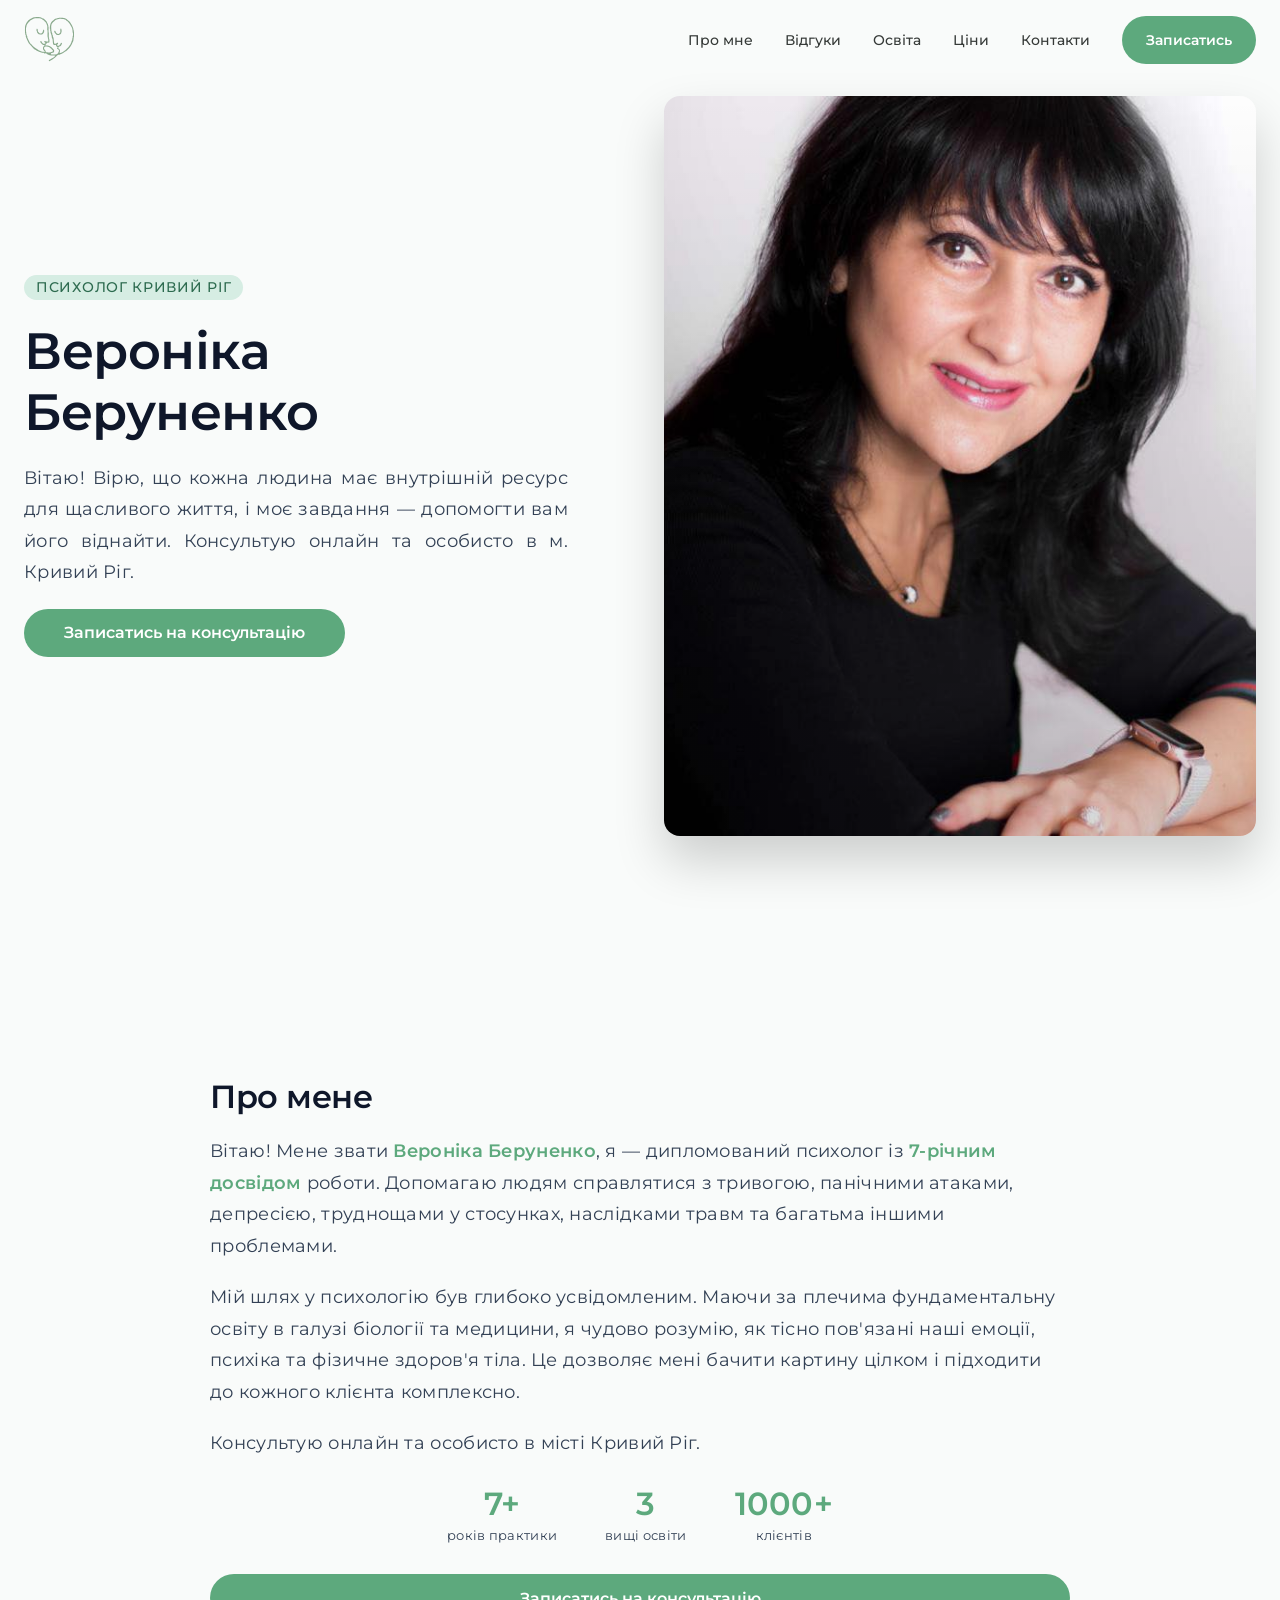
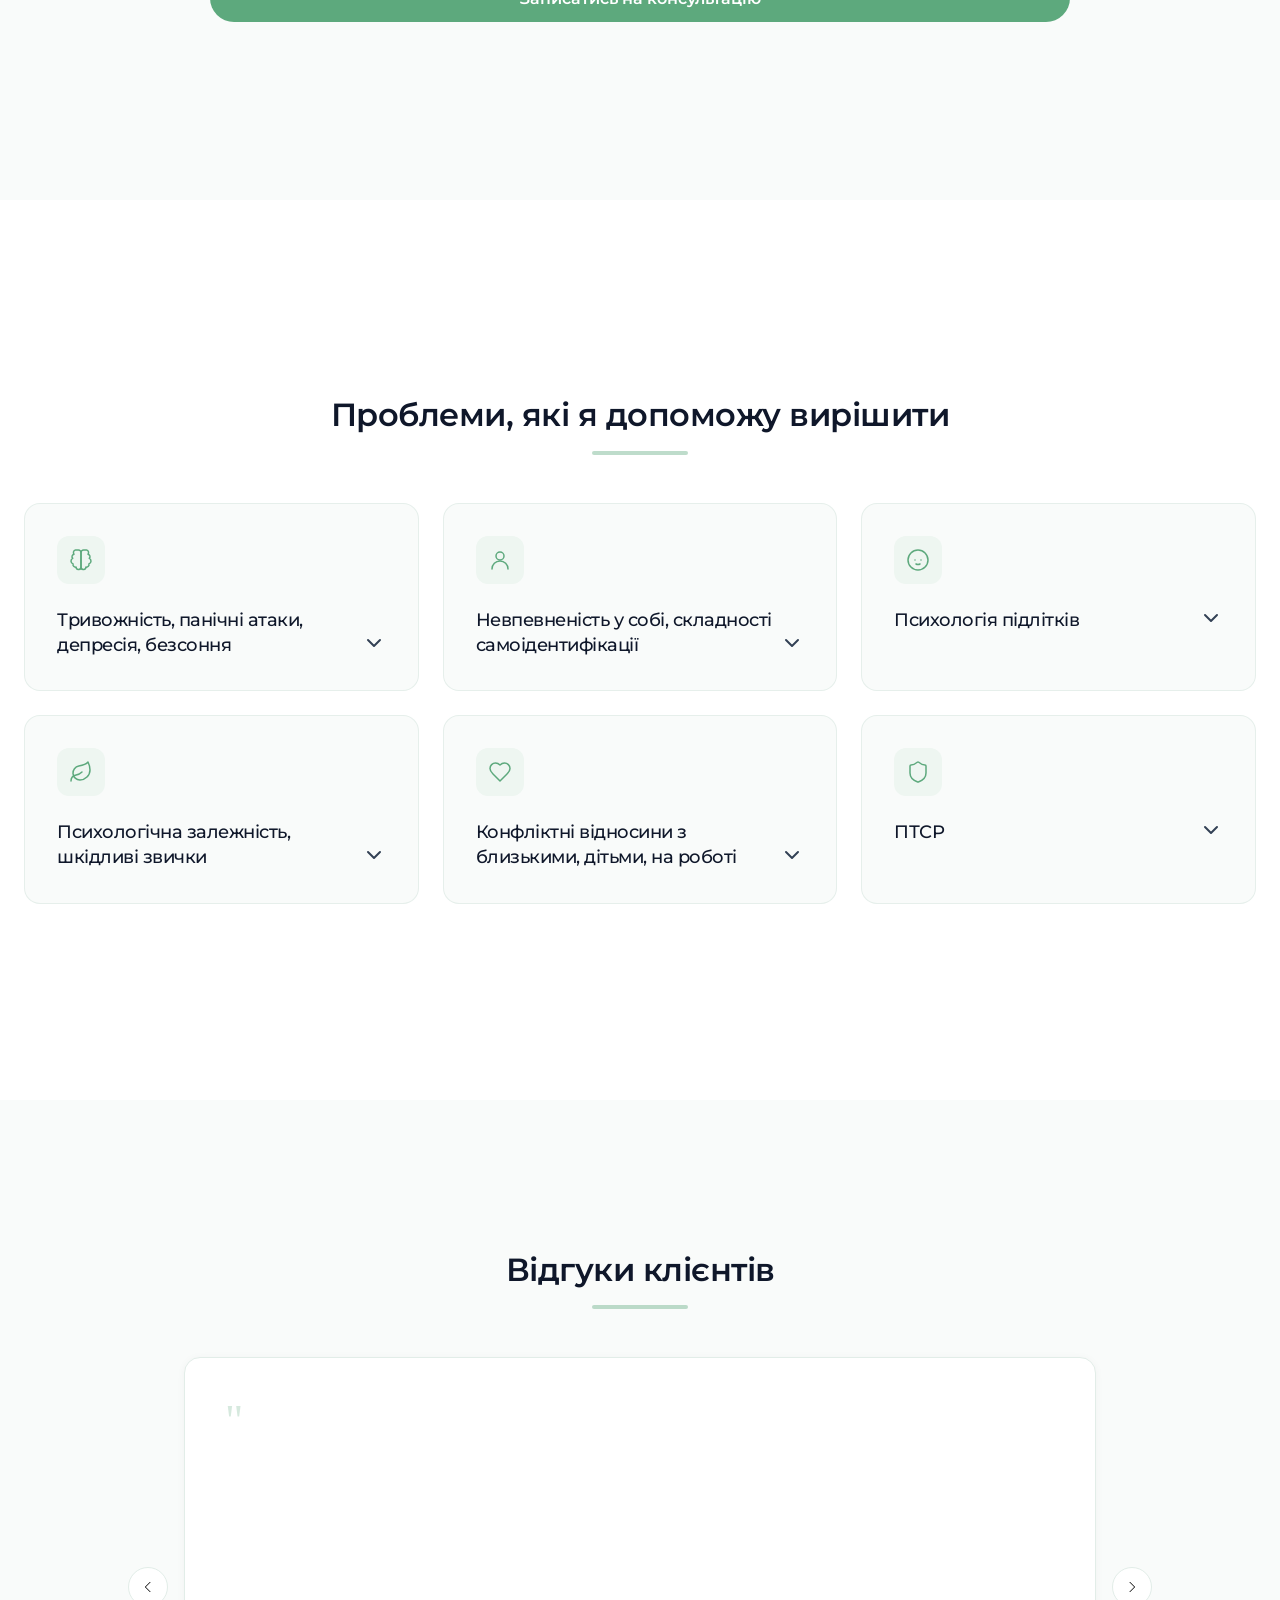
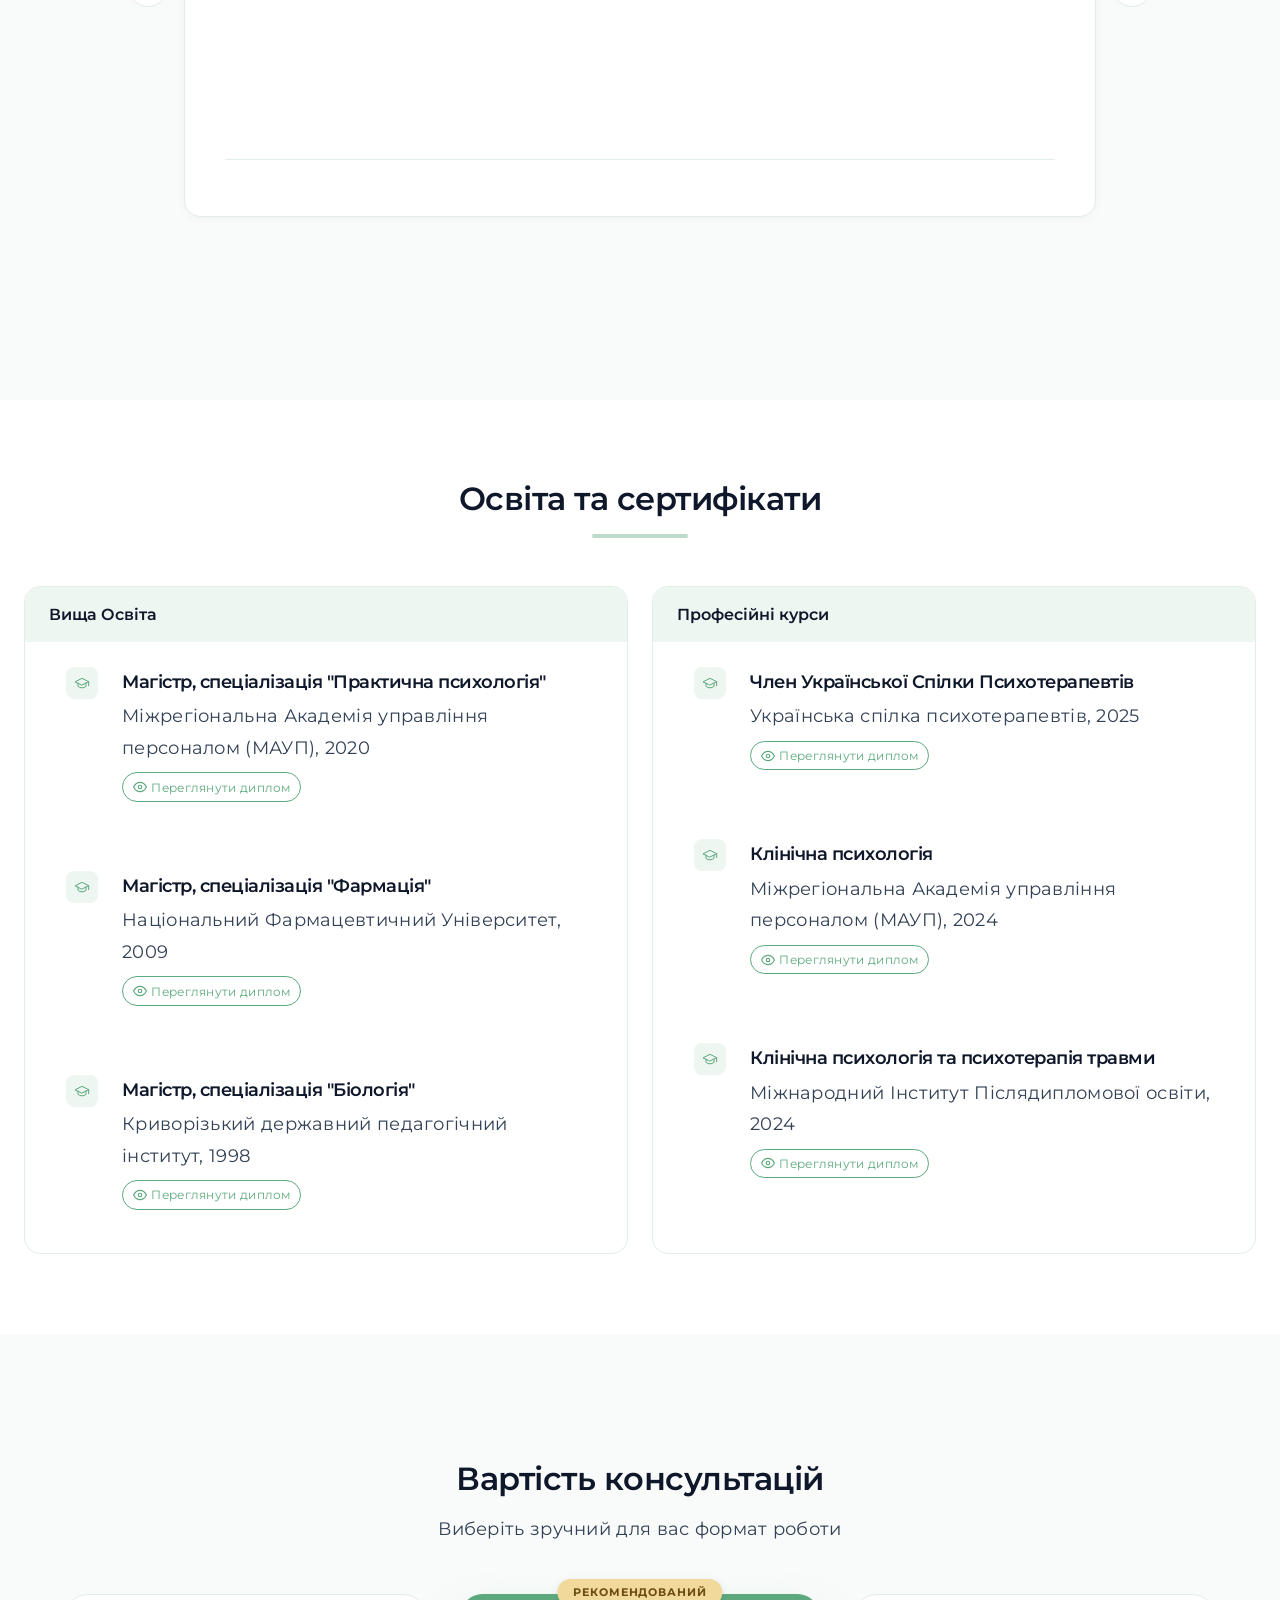
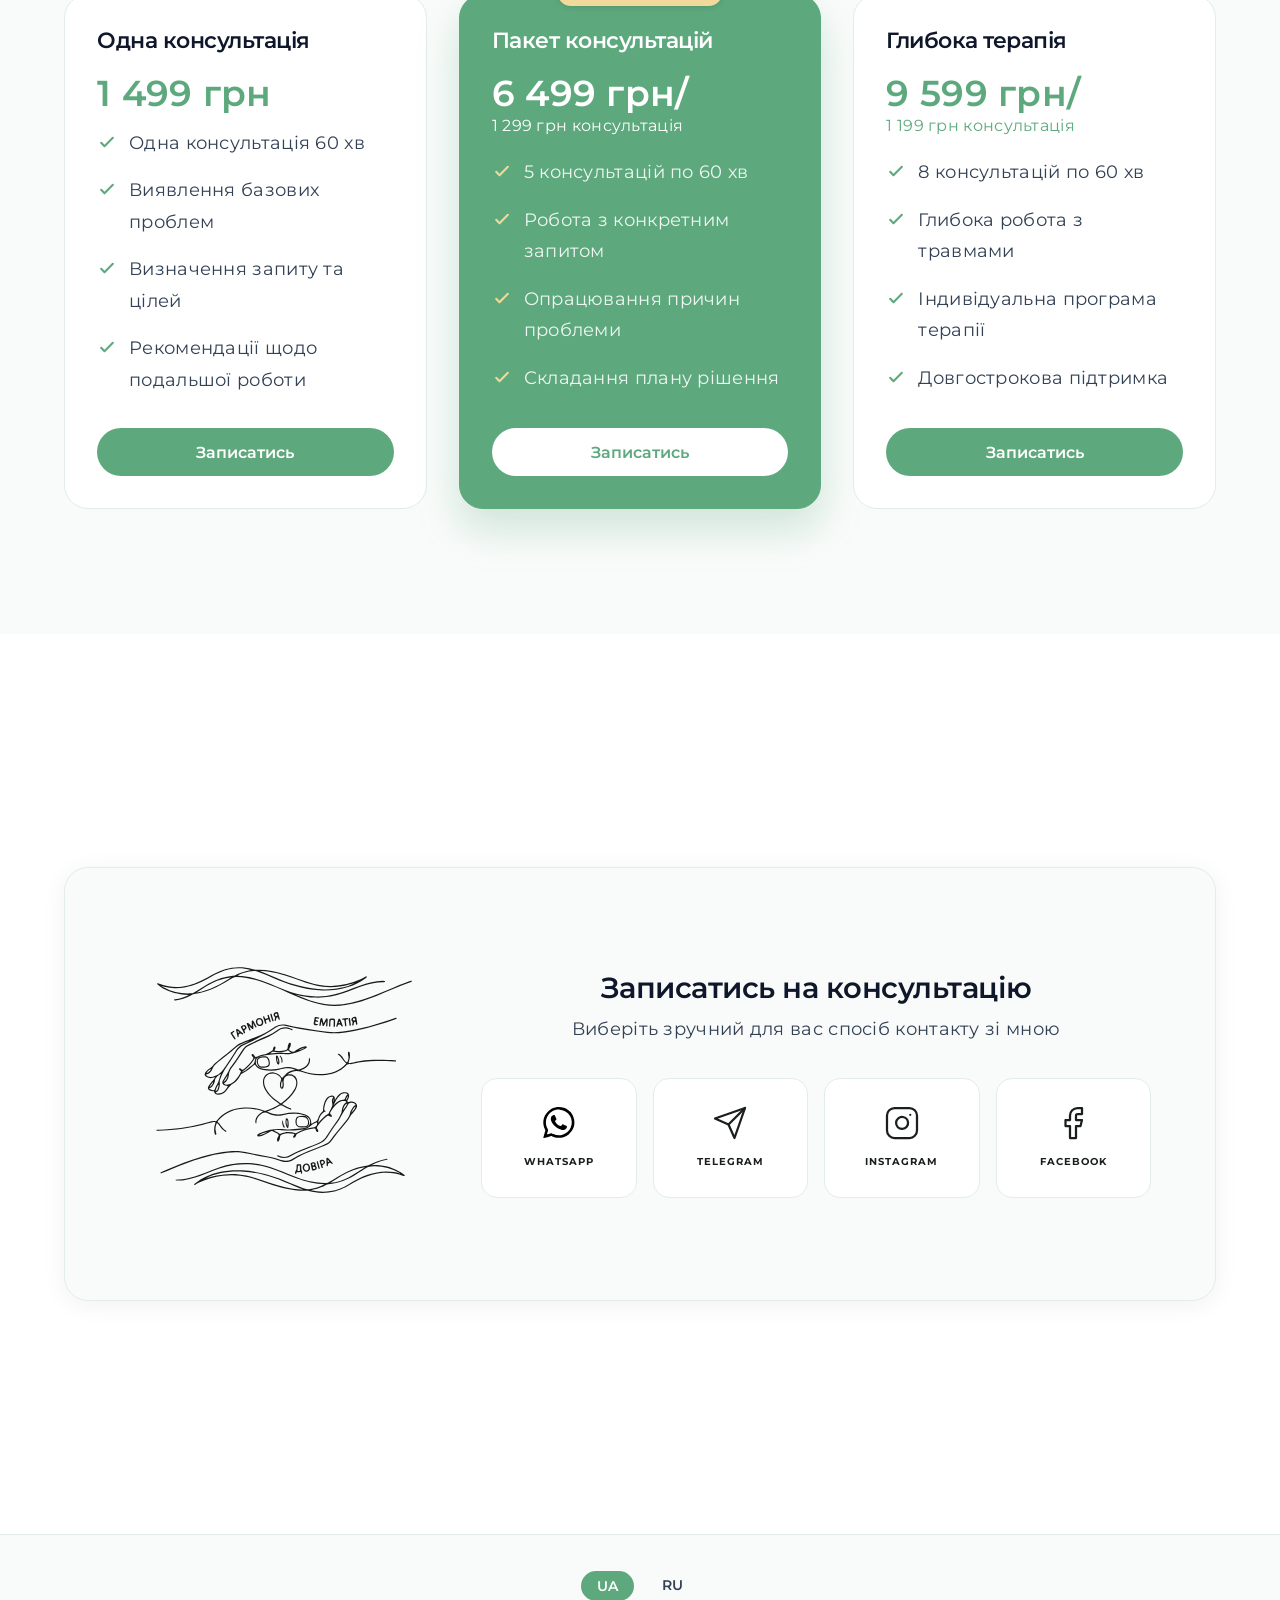
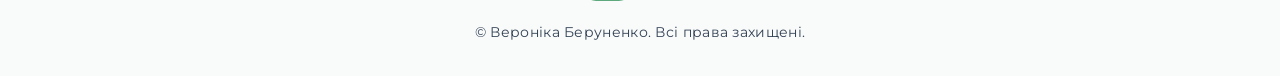
==== commit 6e92a3b1: "Update introduction paragraph in index.html" ====
--- a/index.html
+++ b/index.html
@@ -169,8 +169,7 @@
           <div class="about-text">
 
             <h2>Про мене</h2>
-            <p>Вітаю! Мене звати <strong>Вероніка Беруненко</strong>, я — дипломований практичний та
-              клінічний психолог із <strong>7-річним досвідом</strong> роботи. Допомагаю людям справлятися з тривогою,
+            <p>Вітаю! Мене звати <strong>Вероніка Беруненко</strong>, я — дипломований психолог із <strong>7-річним досвідом</strong> роботи. Допомагаю людям справлятися з тривогою,
               панічними атаками, депресією, труднощами у стосунках, наслідками травм та багатьма іншими
               проблемами.</p>
             <p>Мій шлях у психологію був глибоко усвідомленим. Маючи за плечима фундаментальну освіту в галузі
@@ -735,4 +734,4 @@
   <script src="script.js"></script>
 </body>
 
-</html>+</html>
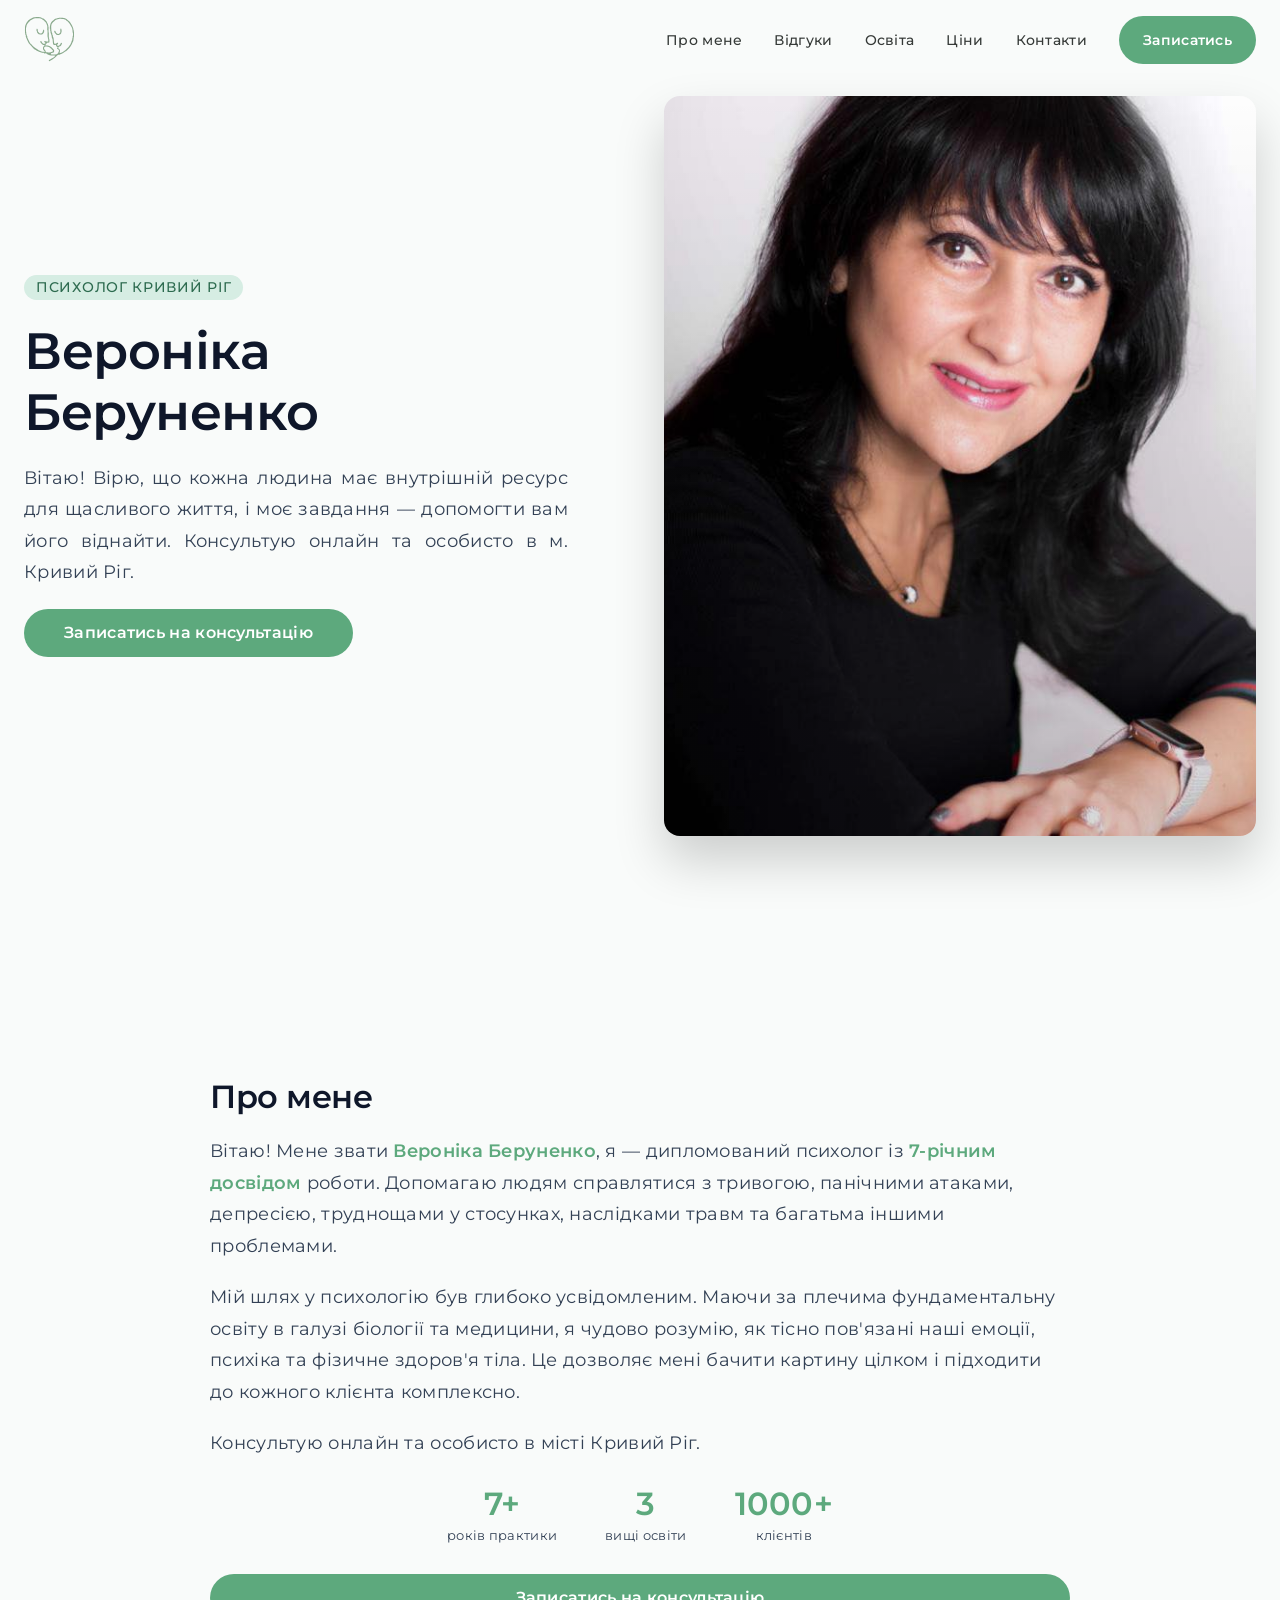
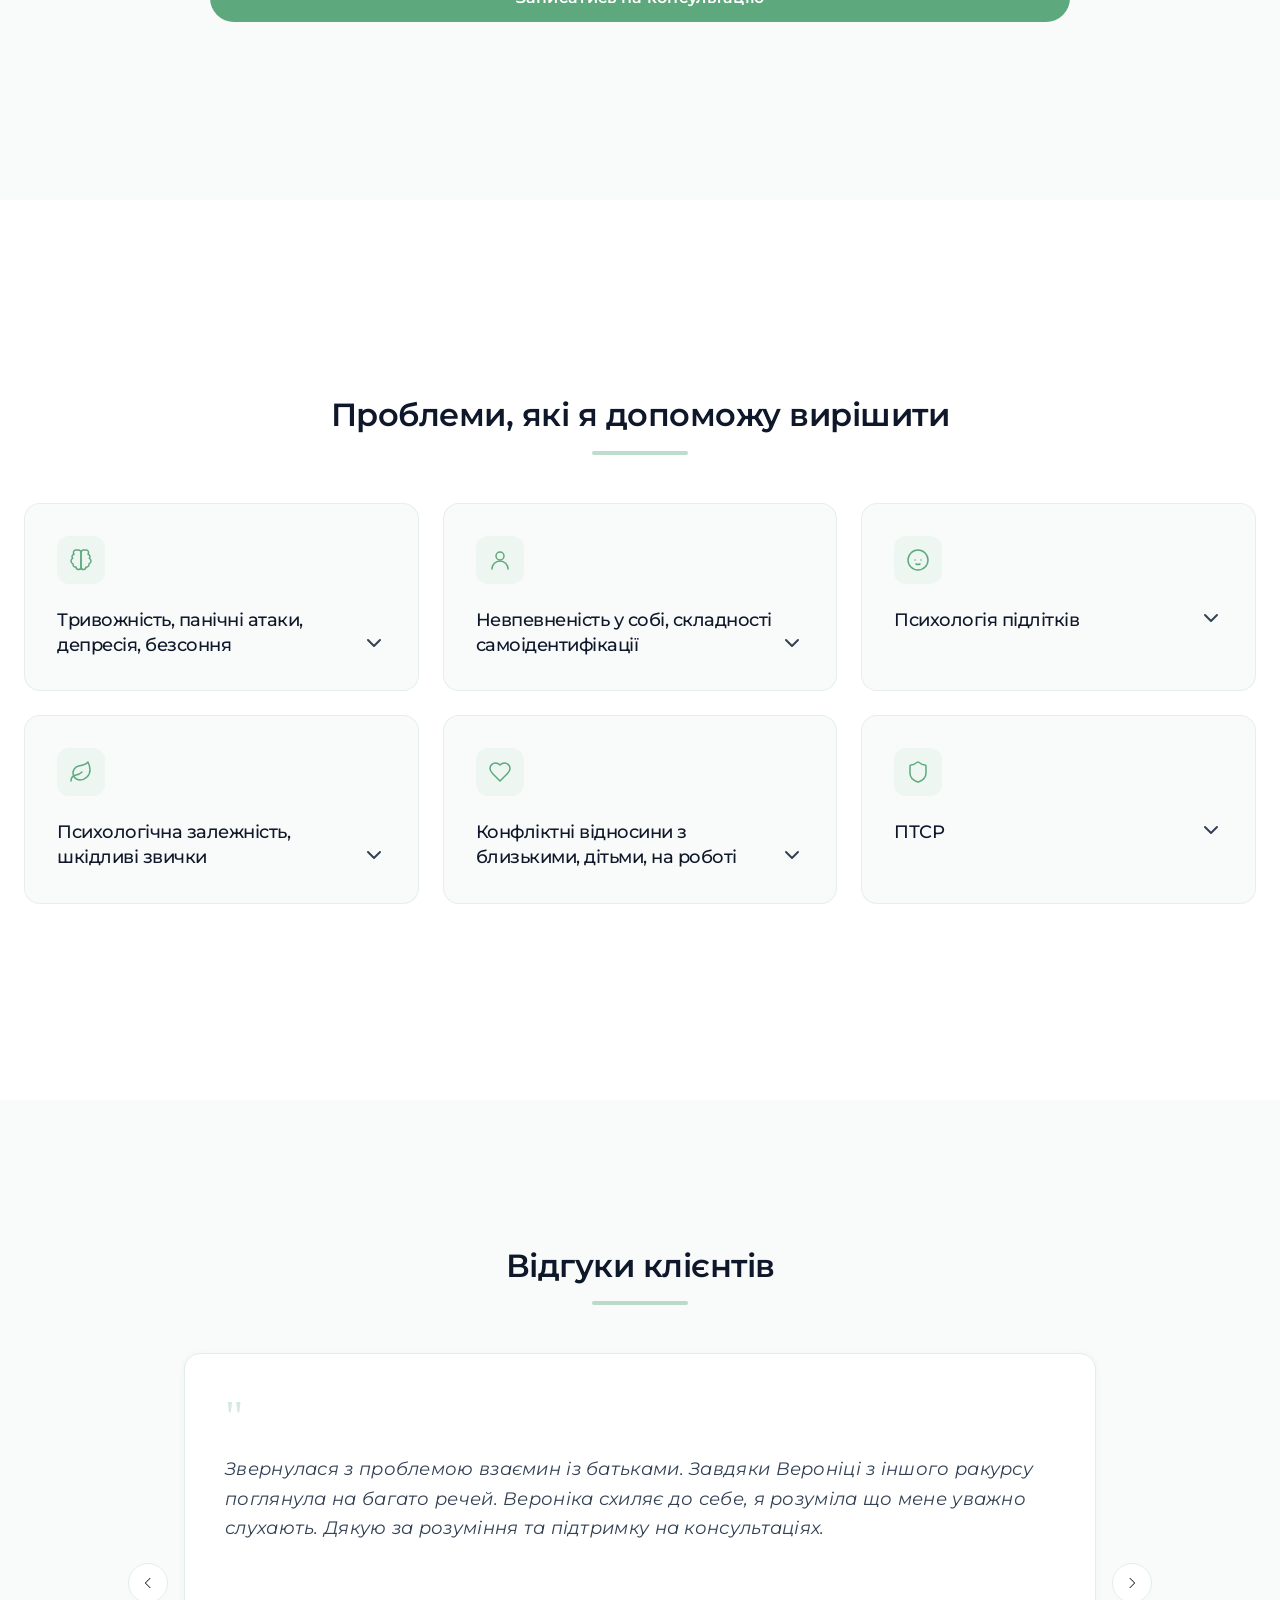
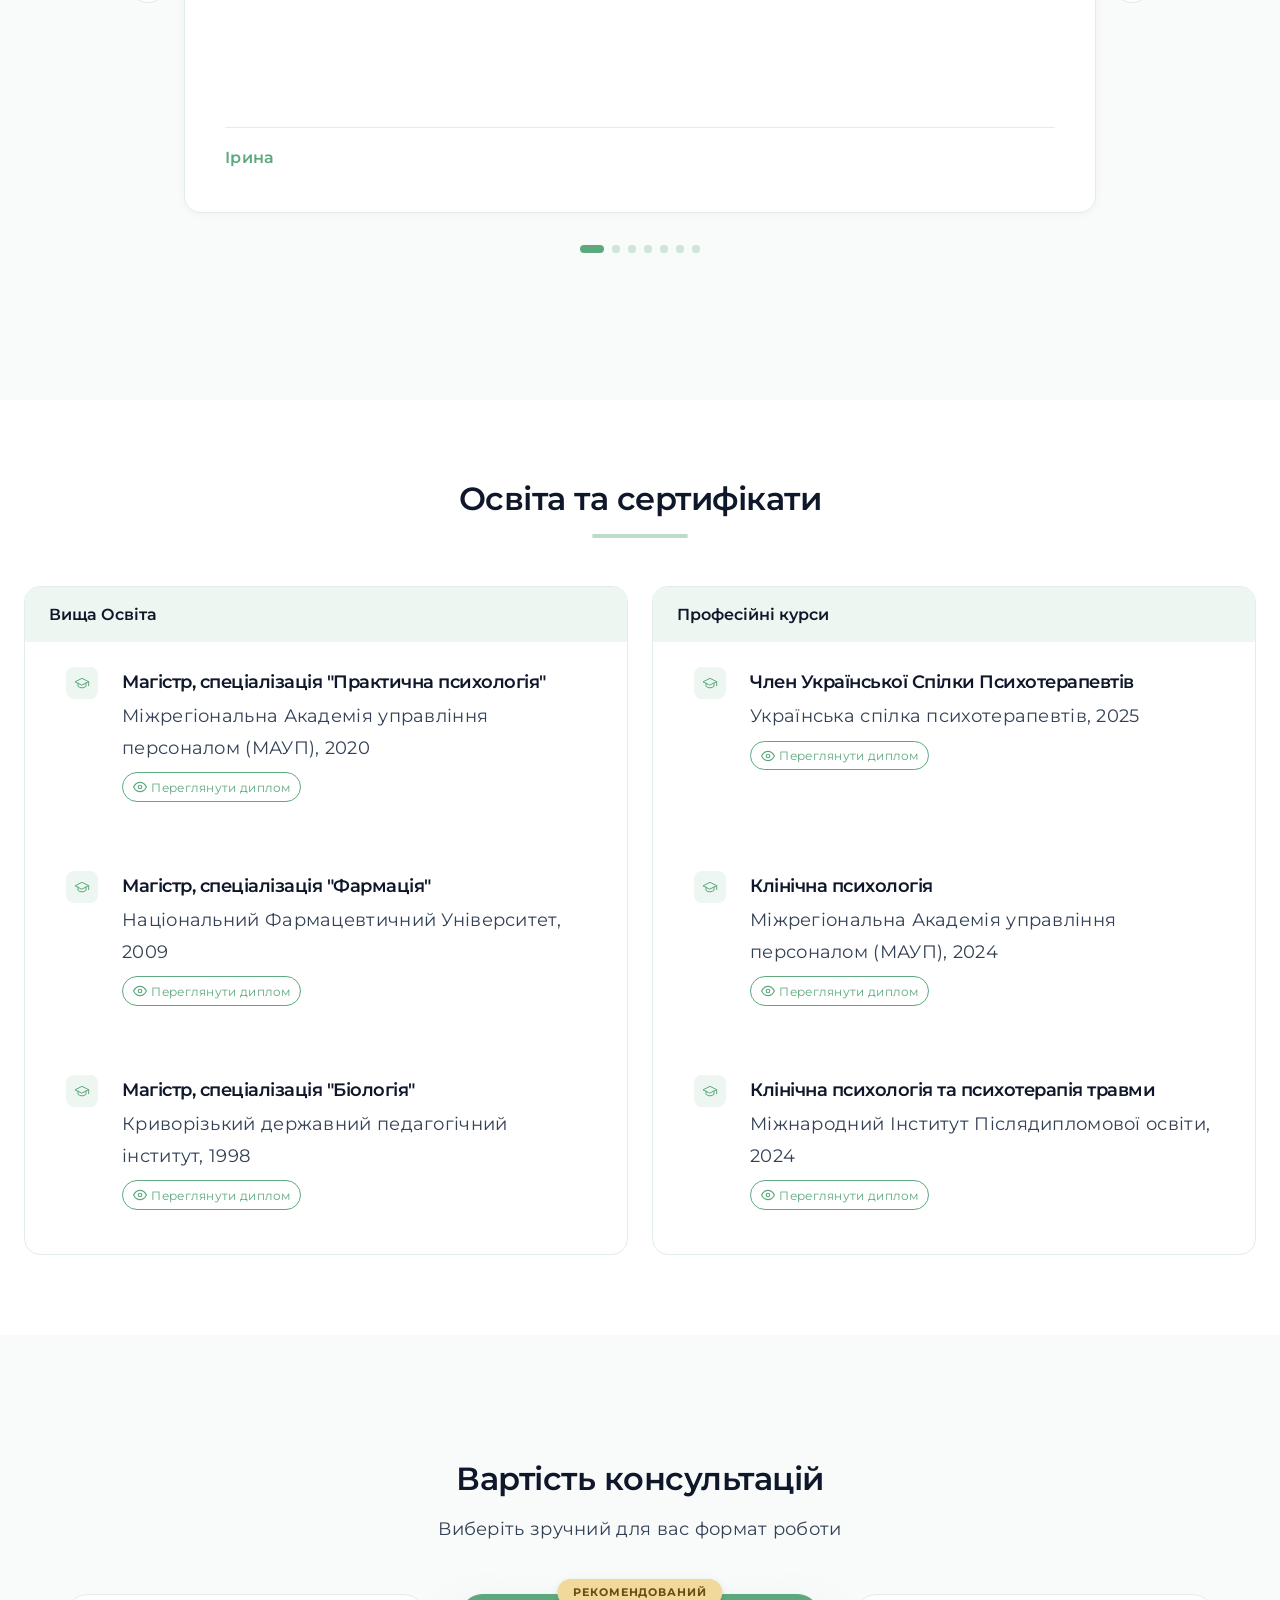
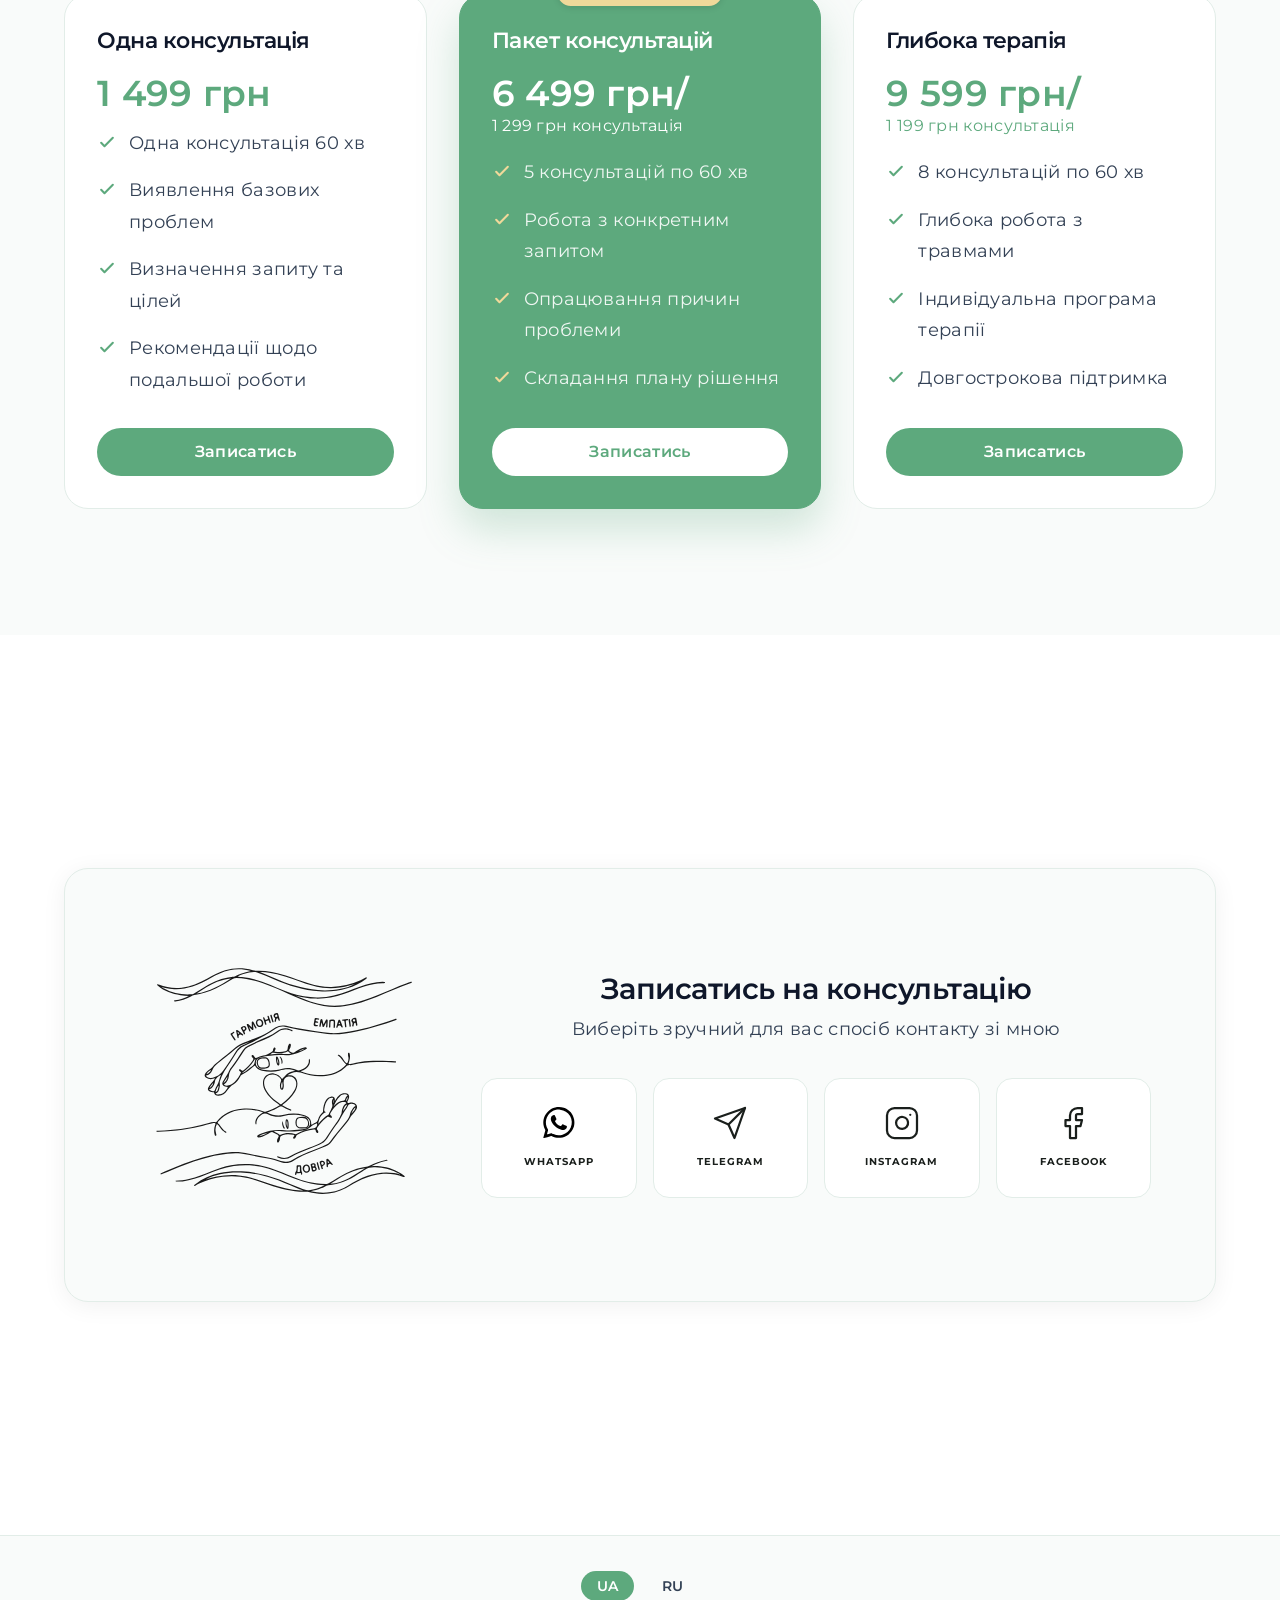
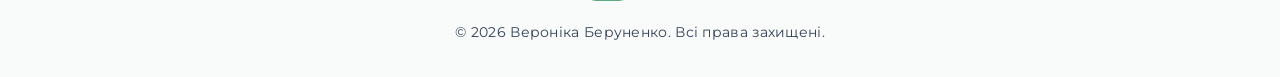
==== commit e7f24d10: "Add files via upload" ====
--- a/index.html
+++ b/index.html
@@ -11,6 +11,11 @@
   <meta name="keywords"
     content="психолог кривий ріг, психотерапевт кривий ріг, психолог онлайн україна, психолог україна, кривий ріг психолог, дитячий психолог, дитячий психолог кривий ріг, консультація психолога, психолог онлайн, психотерапевт україна, психолог кривой рог, психотерапевт кривой рог, психолог украина онлайн, кривой рог психолог, детский психолог, детский психолог кривой рог" />
 
+  <link rel="preload" as="image" href="profile.jpg" />
+
+  <meta property="og:image:width" content="1200" />
+  <meta property="og:image:height" content="630" />
+
   <!-- Hreflang -->
   <link rel="alternate" hreflang="uk" href="https://berunenko.com/" />
   <link rel="alternate" hreflang="ru" href="https://berunenko.com/ru/" />
@@ -45,29 +50,49 @@
   <script type="application/ld+json">
   {
     "@context": "https://schema.org",
-    "@type": ["MedicalBusiness", "Person"],
-    "name": "Вероніка Беруненко",
-    "alternateName": "Вероника Беруненко",
-    "jobTitle": "Психолог / Психолог",
-    "description": "Психолог у Кривому Розі. Допомагаю подолати тривожність, панічні атаки, депресію та конфлікти у стосунках. Онлайн-консультації по всій Україні.",
-    "disambiguatingDescription": "Психолог в Кривом Роге. Помогаю преодолеть тревожность, панические атаки, депрессию и конфликты в отношениях. Онлайн-консультации по всей Украине.",
-    "url": "https://berunenko.com/",
-    "image": "https://berunenko.com/opengraph.jpg",
-    "telephone": "+380676304012",
-    "address": {
-      "@type": "PostalAddress",
-      "addressLocality": "Кривий Ріг",
-      "alternateName": "Кривой Рог",
-      "addressRegion": "Дніпропетровська область",
-      "addressCountry": "UA"
-    },
-    "areaServed": ["Кривий Ріг", "Україна", "Кривой Рог", "Украина"],
-    "availableLanguage": ["Ukrainian", "Russian"],
-    "sameAs": [
-      "https://www.instagram.com/veronika.berunenko",
-      "https://www.facebook.com/veronika.berunenko/"
-    ],
-    "priceRange": "1499–6499 грн"
+    "@graph": [
+      {
+        "@type": "MedicalBusiness",
+        "@id": "https://berunenko.com/#business",
+        "name": "Психолог Вероніка Беруненко",
+        "image": "https://berunenko.com/opengraph.jpg",
+        "telephone": "+380676304012",
+        "description": "Психолог у Кривому Розі. Допомагаю подолати тривожність, панічні атаки, депресію та конфлікти у стосунках. Онлайн-консультації по всій Україні.",
+        "address": {
+          "@type": "PostalAddress",
+          "addressLocality": "Кривий Ріг",
+          "addressRegion": "Дніпропетровська область",
+          "addressCountry": "UA"
+        },
+        "areaServed": ["Кривий Ріг", "Україна"],
+        "aggregateRating": {
+          "@type": "AggregateRating",
+          "ratingValue": "5.0",
+          "reviewCount": "7"
+        },
+        "offers": {
+          "@type": "AggregateOffer",
+          "priceCurrency": "UAH",
+          "lowPrice": "1499",
+          "highPrice": "6499",
+          "offerCount": "3"
+        }
+      },
+      {
+        "@type": "Person",
+        "@id": "https://berunenko.com/#person",
+        "name": "Вероніка Беруненко",
+        "jobTitle": "Психолог",
+        "url": "https://berunenko.com/",
+        "sameAs": [
+          "https://www.instagram.com/veronika.berunenko",
+          "https://www.facebook.com/veronika.berunenko/"
+        ],
+        "worksFor": {
+          "@id": "https://berunenko.com/#business"
+        }
+      }
+    ]
   }
   </script>
 </head>
@@ -84,12 +109,24 @@
       </a>
 
       <div class="nav-links" id="navLinks">
-        <button class="nav-link" onclick="scrollToSection('about')">Про мне</button>
-        <button class="nav-link" onclick="scrollToSection('reviews')">Відгуки</button>
-        <button class="nav-link" onclick="scrollToSection('education')">Освіта</button>
-        <button class="nav-link" onclick="scrollToSection('pricing')">Ціни</button>
-        <button class="nav-link" onclick="scrollToSection('contact')">Контакти</button>
-        <button class="btn-primary nav-cta" onclick="scrollToSection('contact')">Записатись</button>
+        <a href="#about" class="nav-link" onclick="scrollToSection('about'); return false;">
+          <span>Про мене</span>
+        </a>
+        <a href="#reviews" class="nav-link" onclick="scrollToSection('reviews'); return false;">
+          <span>Відгуки</span>
+        </a>
+        <a href="#education" class="nav-link" onclick="scrollToSection('education'); return false;">
+          <span>Освіта</span>
+        </a>
+        <a href="#pricing" class="nav-link" onclick="scrollToSection('pricing'); return false;">
+          <span>Ціни</span>
+        </a>
+        <a href="#contact" class="nav-link" onclick="scrollToSection('contact'); return false;">
+          <span>Контакти</span>
+        </a>
+        <a href="#contact" class="btn-primary nav-cta" onclick="scrollToSection('contact'); return false;">
+          <span>Записатись</span>
+        </a>
       </div>
 
       <button class="hamburger" id="hamburger" onclick="toggleMenu()" aria-label="Меню">
@@ -104,13 +141,18 @@
 
     <!-- Mobile menu -->
     <div class="mobile-menu hidden" id="mobileMenu">
-      <button class="mobile-link" onclick="scrollToSection('about')">Про мне</button>
-      <button class="mobile-link" onclick="scrollToSection('reviews')"><span data-uk="Відгуки">Відгуки</span></button>
-      <button class="mobile-link" onclick="scrollToSection('education')"><span data-uk="Освіта">Освіта</span></button>
-      <button class="mobile-link" onclick="scrollToSection('pricing')"><span data-uk="Ціни">Ціни</span></button>
-      <button class="mobile-link" onclick="scrollToSection('contact')"><span data-uk="Контакти">Контакти</span></button>
-      <button class="btn-primary mobile-cta" onclick="scrollToSection('contact')"><span
-          data-uk="Записатись">Записатись</span></button>
+      <a href="#about" class="mobile-link" onclick="scrollToSection('about'); return false;">
+        <span>Про мене</span>
+      </a>
+      <a href="#reviews" class="mobile-link"
+        onclick="scrollToSection('reviews'); return false;"><span>Відгуки</span></a>
+      <a href="#education" class="mobile-link"
+        onclick="scrollToSection('education'); return false;"><span>Освіта</span></a>
+      <a href="#pricing" class="mobile-link" onclick="scrollToSection('pricing'); return false;"><span>Ціни</span></a>
+      <a href="#contact" class="mobile-link"
+        onclick="scrollToSection('contact'); return false;"><span>Контакти</span></a>
+      <a href="#contact" class="btn-primary mobile-cta"
+        onclick="scrollToSection('contact'); return false;"><span>Записатись</span></a>
     </div>
   </nav>
 
@@ -137,15 +179,14 @@
             <span>Вероніка Беруненко</span>
           </h1>
           <div class="hero-tagline">
-            <p
-              data-uk="Вірю, що кожна людина має внутрішній ресурс для щасливого життя, і моє завдання — допомогти вам його віднайти. Консультую онлайн та особисто в м. Кривий Ріг.">
+            <p>
               Вітаю! Вірю, що кожна людина має внутрішній ресурс для щасливого життя, і моє завдання — допомогти вам
               його віднайти. Консультую онлайн та особисто в м. Кривий Ріг.</p>
           </div>
           <div class="hero-cta-wrap">
-            <button class="btn-primary btn-large" onclick="scrollToSection('contact')">
-              <span data-uk="Записатись на консультацію">Записатись на консультацію</span>
-            </button>
+            <a href="#contact" class="btn-primary btn-large" onclick="scrollToSection('contact'); return false;">
+              <span>Записатись на консультацію</span>
+            </a>
           </div>
         </div>
 
@@ -169,7 +210,8 @@
           <div class="about-text">
 
             <h2>Про мене</h2>
-            <p>Вітаю! Мене звати <strong>Вероніка Беруненко</strong>, я — дипломований психолог із <strong>7-річним досвідом</strong> роботи. Допомагаю людям справлятися з тривогою,
+            <p>Вітаю! Мене звати <strong>Вероніка Беруненко</strong>, я — дипломований психолог із <strong>7-річним
+                досвідом</strong> роботи. Допомагаю людям справлятися з тривогою,
               панічними атаками, депресією, труднощами у стосунках, наслідками травм та багатьма іншими
               проблемами.</p>
             <p>Мій шлях у психологію був глибоко усвідомленим. Маючи за плечима фундаментальну освіту в галузі
@@ -192,9 +234,9 @@
               </div>
             </div>
 
-            <button class="btn-primary btn-large" onclick="scrollToSection('contact')">
+            <a href="#contact" class="btn-primary btn-large" onclick="scrollToSection('contact'); return false;">
               Записатись на консультацію
-            </button>
+            </a>
           </div>
 
         </div>
@@ -350,7 +392,7 @@
     <section id="reviews" class="section-mint section-fullscreen">
       <div class="container">
         <div class="section-header">
-          <h2 data-uk="Відгуки клієнтів">Відгуки клієнтів</h2>
+          <h2>Відгуки клієнтів</h2>
           <div class="section-line"></div>
         </div>
 
@@ -392,7 +434,7 @@
     <section id="education" class="section-white section-fullscreen">
       <div class="container">
         <div class="section-header">
-          <h2 data-uk="Освіта та сертифікати">Освіта та сертифікати</h2>
+          <h2>Освіта та сертифікати</h2>
           <div class="section-line"></div>
         </div>
         <div class="education-groups">
@@ -555,81 +597,78 @@
     <section id="pricing" class="section-mint section-fullscreen">
       <div class="container">
         <div class="section-header">
-          <h2 data-uk="Вартість консультацій">Вартість консультацій</h2>
-          <p class="section-sub" data-uk="Виберіть зручний для вас формат роботи">Виберіть зручний для вас формат роботи
+          <h2>Вартість консультацій</h2>
+          <p class="section-sub">Виберіть зручний для вас формат роботи
           </p>
         </div>
         <div class="pricing-grid">
 
           <!-- Plan 1 -->
           <div class="pricing-card">
-            <h3 data-uk="Одна консультація">Одна консультація </h3>
+            <h3>Одна консультація </h3>
             <div class="pricing-price">1 499 грн</div>
             <ul class="pricing-features">
               <li><svg viewBox="0 0 24 24" fill="none" stroke="currentColor" stroke-width="2.5">
                   <path stroke-linecap="round" stroke-linejoin="round" d="M5 13l4 4L19 7" />
-                </svg><span data-uk="Перша консультація 60 хв">Одна консультація 60 хв</span></li>
-              <li><svg viewBox="0 0 24 24" fill="none" stroke="currentColor" stroke-width="2.5">
-                  <path stroke-linecap="round" stroke-linejoin="round" d="M5 13l4 4L19 7" />
-                </svg><span data-uk="Виявлення базових проблем">Виявлення базових проблем</span></li>
-              <li><svg viewBox="0 0 24 24" fill="none" stroke="currentColor" stroke-width="2.5">
-                  <path stroke-linecap="round" stroke-linejoin="round" d="M5 13l4 4L19 7" />
-                </svg><span data-uk="Визначення запиту та цілей">Визначення запиту та цілей</span></li>
-              <li><svg viewBox="0 0 24 24" fill="none" stroke="currentColor" stroke-width="2.5">
-                  <path stroke-linecap="round" stroke-linejoin="round" d="M5 13l4 4L19 7" />
-                </svg><span data-uk="Рекомендації щодо подальшої роботи">Рекомендації щодо подальшої роботи</span></li>
+                </svg><span>Одна консультація 60 хв</span></li>
+              <li><svg viewBox="0 0 24 24" fill="none" stroke="currentColor" stroke-width="2.5">
+                  <path stroke-linecap="round" stroke-linejoin="round" d="M5 13l4 4L19 7" />
+                </svg><span>Виявлення базових проблем</span></li>
+              <li><svg viewBox="0 0 24 24" fill="none" stroke="currentColor" stroke-width="2.5">
+                  <path stroke-linecap="round" stroke-linejoin="round" d="M5 13l4 4L19 7" />
+                </svg><span>Визначення запиту та цілей</span></li>
+              <li><svg viewBox="0 0 24 24" fill="none" stroke="currentColor" stroke-width="2.5">
+                  <path stroke-linecap="round" stroke-linejoin="round" d="M5 13l4 4L19 7" />
+                </svg><span>Рекомендації щодо подальшої роботи</span></li>
             </ul>
-            <button class="btn-primary btn-full" onclick="scrollToSection('contact')"><span
-                data-uk="Записатись">Записатись</span></button>
+            <a href="#contact" class="btn-primary btn-full" onclick="scrollToSection('contact'); return false;"><span >Записатись</span></a>
           </div>
 
           <!-- Plan 2 (popular) -->
           <div class="pricing-card pricing-popular">
-            <div class="popular-badge" data-uk="Рекомендований">Рекомендований</div>
-            <h3 data-uk="Пакет консультацій">Пакет консультацій</h3>
+            <div class="popular-badge">Рекомендований</div>
+            <h3>Пакет консультацій</h3>
             <div class="pricing-price">6 499 грн/<span
                 style="font-size: 1rem; font-weight: 400; display: block; margin-top: -0.8rem; margin-bottom: 0.9em;">1
                 299 грн консультація</span></div>
             <ul class="pricing-features">
               <li><svg viewBox="0 0 24 24" fill="none" stroke="currentColor" stroke-width="2.5">
                   <path stroke-linecap="round" stroke-linejoin="round" d="M5 13l4 4L19 7" />
-                </svg><span data-uk="5 консультацій по 60 хв">5 консультацій по 60 хв</span></li>
-              <li><svg viewBox="0 0 24 24" fill="none" stroke="currentColor" stroke-width="2.5">
-                  <path stroke-linecap="round" stroke-linejoin="round" d="M5 13l4 4L19 7" />
-                </svg><span data-uk="Робота з конкретним запитом">Робота з конкретним запитом</span></li>
-              <li><svg viewBox="0 0 24 24" fill="none" stroke="currentColor" stroke-width="2.5">
-                  <path stroke-linecap="round" stroke-linejoin="round" d="M5 13l4 4L19 7" />
-                </svg><span data-uk="Опрацювання причин проблеми">Опрацювання причин проблеми</span></li>
-              <li><svg viewBox="0 0 24 24" fill="none" stroke="currentColor" stroke-width="2.5">
-                  <path stroke-linecap="round" stroke-linejoin="round" d="M5 13l4 4L19 7" />
-                </svg><span data-uk="Складання плану рішення">Складання плану рішення</span></li>
+                </svg><span>5 консультацій по 60 хв</span></li>
+              <li><svg viewBox="0 0 24 24" fill="none" stroke="currentColor" stroke-width="2.5">
+                  <path stroke-linecap="round" stroke-linejoin="round" d="M5 13l4 4L19 7" />
+                </svg><span>Робота з конкретним запитом</span></li>
+              <li><svg viewBox="0 0 24 24" fill="none" stroke="currentColor" stroke-width="2.5">
+                  <path stroke-linecap="round" stroke-linejoin="round" d="M5 13l4 4L19 7" />
+                </svg><span>Опрацювання причин проблеми</span></li>
+              <li><svg viewBox="0 0 24 24" fill="none" stroke="currentColor" stroke-width="2.5">
+                  <path stroke-linecap="round" stroke-linejoin="round" d="M5 13l4 4L19 7" />
+                </svg><span>Складання плану рішення</span></li>
             </ul>
-            <button class="btn-popular btn-full" onclick="scrollToSection('contact')"><span
-                data-uk="Записатись">Записатись</span></button>
+            <a href="#contact" class="btn-popular btn-full" onclick="scrollToSection('contact'); return false;"><span >Записатись</span></a>
           </div>
 
           <!-- Plan 3 -->
           <div class="pricing-card">
-            <h3 data-uk="Пакет консультацій">Глибока терапія</h3>
+            <h3>Глибока терапія</h3>
             <div class="pricing-price">9 599 грн/<span
                 style="font-size: 1rem; font-weight: 400; display: block; margin-top: -0.8rem; margin-bottom: 0.9em;">1
                 199 грн консультація</span></div>
             <ul class="pricing-features">
               <li><svg viewBox="0 0 24 24" fill="none" stroke="currentColor" stroke-width="2.5">
                   <path stroke-linecap="round" stroke-linejoin="round" d="M5 13l4 4L19 7" />
-                </svg><span data-uk="8 консультацій по 60 хв">8 консультацій по 60 хв</span></li>
-              <li><svg viewBox="0 0 24 24" fill="none" stroke="currentColor" stroke-width="2.5">
-                  <path stroke-linecap="round" stroke-linejoin="round" d="M5 13l4 4L19 7" />
-                </svg><span data-uk="Відповіді на хвилюючі питання">Глибока робота з травмами</span></li>
-              <li><svg viewBox="0 0 24 24" fill="none" stroke="currentColor" stroke-width="2.5">
-                  <path stroke-linecap="round" stroke-linejoin="round" d="M5 13l4 4L19 7" />
-                </svg><span data-uk="Виявлення неконструктивних сценаріїв">Індивідуальна програма терапії</span></li>
-              <li><svg viewBox="0 0 24 24" fill="none" stroke="currentColor" stroke-width="2.5">
-                  <path stroke-linecap="round" stroke-linejoin="round" d="M5 13l4 4L19 7" />
-                </svg><span data-uk="Складання плану рішення">Довгострокова підтримка</span></li>
+                </svg><span>8 консультацій по 60 хв</span></li>
+              <li><svg viewBox="0 0 24 24" fill="none" stroke="currentColor" stroke-width="2.5">
+                  <path stroke-linecap="round" stroke-linejoin="round" d="M5 13l4 4L19 7" />
+                </svg><span>Глибока робота з травмами</span></li>
+              <li><svg viewBox="0 0 24 24" fill="none" stroke="currentColor" stroke-width="2.5">
+                  <path stroke-linecap="round" stroke-linejoin="round" d="M5 13l4 4L19 7" />
+                </svg><span>Індивідуальна програма терапії</span></li>
+              <li><svg viewBox="0 0 24 24" fill="none" stroke="currentColor" stroke-width="2.5">
+                  <path stroke-linecap="round" stroke-linejoin="round" d="M5 13l4 4L19 7" />
+                </svg><span>Довгострокова підтримка</span></li>
             </ul>
-            <button class="btn-primary btn-full" onclick="scrollToSection('contact')"><span
-                data-uk="Записатись">Записатись</span></button>
+            <a href="#contact" class="btn-primary btn-full" onclick="scrollToSection('contact'); return false;"><span >Записатись</span></a>
           </div>
 
         </div>
@@ -655,8 +694,8 @@
               <img src="logo.svg" alt="Вероніка Беруненко" />
             </div>
 
-            <h2 data-uk="Записатись на консультацію">Записатись на консультацію</h2>
-            <p class="contact-sub" data-uk="Виберіть зручний для вас спосіб контакту зі мною">Виберіть зручний для вас
+            <h2>Записатись на консультацію</h2>
+            <p class="contact-sub">Виберіть зручний для вас
               спосіб контакту зі мною</p>
 
             <div class="social-grid">
@@ -734,4 +773,4 @@
   <script src="script.js"></script>
 </body>
 
-</html>
+</html>
